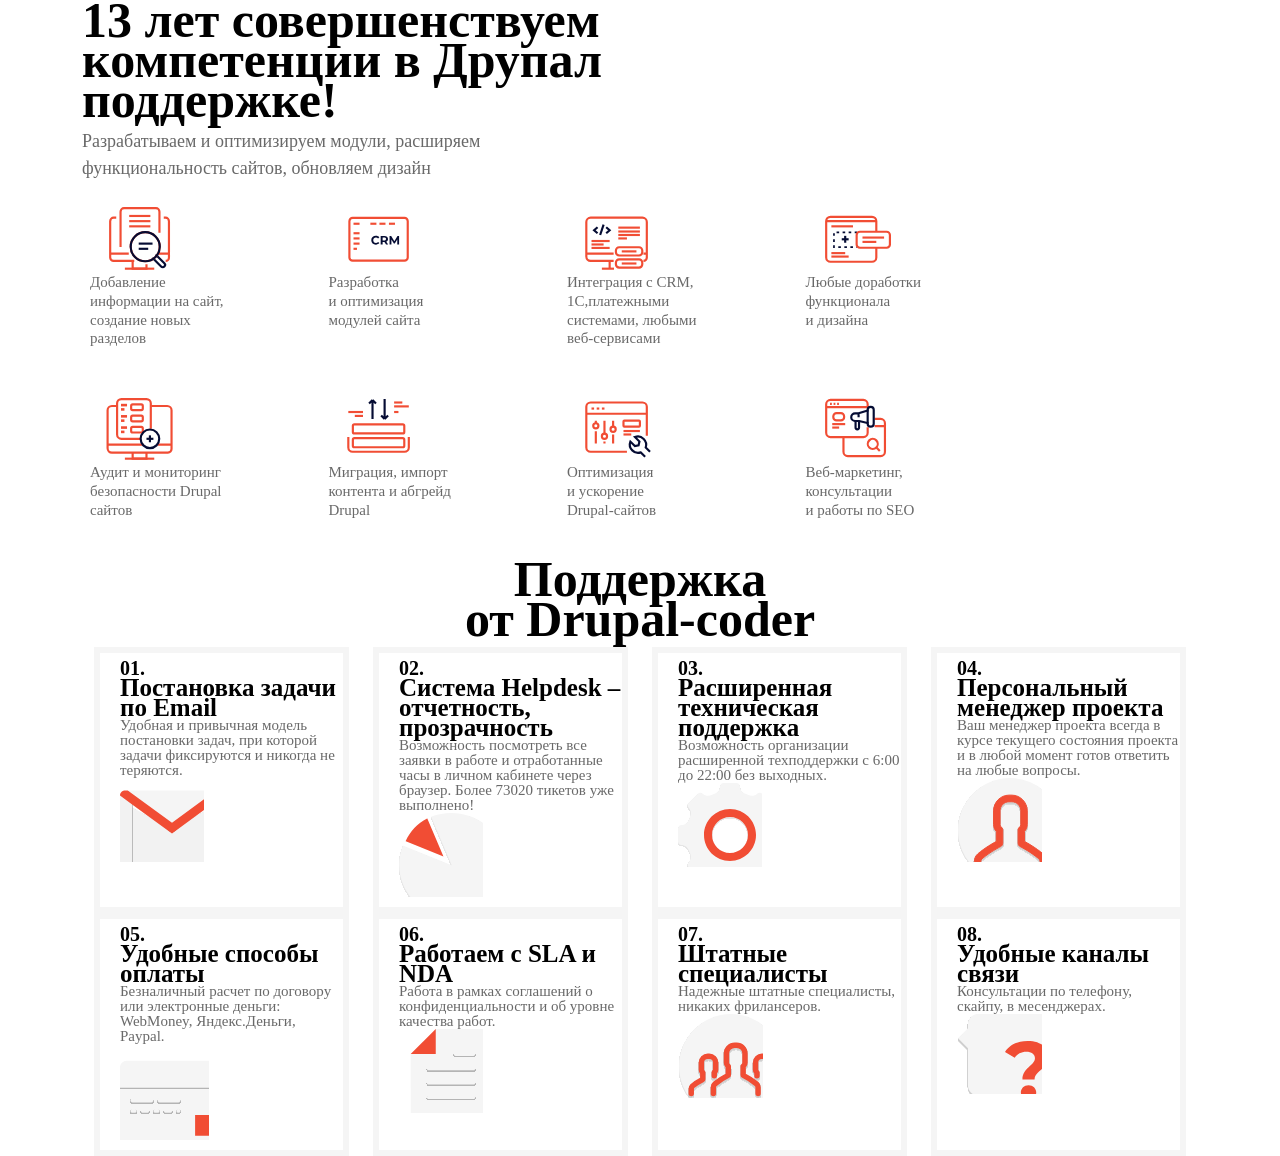
==== project/index.html @ 2812c929 "Add files via upload" ====
<!DOCTYPE html>
<html lang="ru">
<head>
  <!-- CSS only -->
    <link href="https://cdn.jsdelivr.net/npm/bootstrap@5.2.3/dist/css/bootstrap.min.css" rel="stylesheet" integrity="sha384-rbsA2VBKQhggwzxH7pPCaAqO46MgnOM80zW1RWuH61DGLwZJEdK2Kadq2F9CUG65" crossorigin="anonymous">
    <meta content="text/html;charset=utf-8" http-equiv="Content-Type">
    <meta name="viewport" content="width=device-width initial-scale=1,shrink-to-fit=no">
    <title>Main project Korableva and Rib</title>
    <link rel="stylesheet" href="style.css">
</head>
<body>
   <div class = "container">

             <div class="d-flex flex-row mx-12">
                <div id="first" class="row main_row-flex">
             <h1 class="text-left"> 13 лет совершенствуем <br> компетенции в Друпал<br> поддержке!</h1>
                <p>  Разрабатываем и оптимизируем модули, расширяем<br>функциональность сайтов, обновляем дизайн </p>
        </div>
                </div>



 <div id="second" class="col-md-10">
                  <div class="row">
                    <div class="col support-achievement-wrapper1">
                      <div class="support-achievement-title"><img src="competency-1.svg" alt="" width="100" height="70"></div>
                      <div class="support-achievement-description">
                        Добавление<br> информации на сайт,<br> создание новых<br> разделов  
                      </div>
                    </div>
                    <div class="col support-achievement-wrapper1">
                      <div class="support-achievement-title"><img src="competency-2.svg" alt="" width="100" height="70"></div>
                      <div class="support-achievement-description">
                      Разработка<br> и оптимизация<br> модулей сайта 
                      </div>
                    </div>
                    <div class="col support-achievement-wrapper1">
                      <div class="support-achievement-title"><img src="competency-3.svg" alt="" width="100" height="70"></div>
                      <div class="support-achievement-description">
                        Интеграция с CRM,<br>1C,платежными<br> системами, любыми<br> веб-сервисами
                      </div>
                    </div>
                 
                
                    <div class="col support-achievement-wrapper1">
                      <div class="support-achievement-title"><img src="competency-4.svg" alt=""  width="100" height="70"></div>
                      <div class="support-achievement-description">
                        Любые доработки<br> функционала<br> и дизайна 
                      </div>
                    </div>
</div>
<div class="row">
                    <div class="col support-achievement-wrapper1">
                      <div class="support-achievement-title"><img src="competency-5.svg" alt=""  width="100" height="70"></div>
                      <div class="support-achievement-description">
                        Аудит и мониторинг<br> безопасности Drupal<br> cайтов 
                      </div>
                    </div>
                    <div class="col support-achievement-wrapper1">
                      <div class="support-achievement-title"><img src="competency-6.svg" alt=""  width="100" height="70"></div>
                      <div class="support-achievement-description">
                        Миграция, импорт<br> контента и абгрейд <br> Drupal
                      </div>
                    </div>
                
                    <div class="col support-achievement-wrapper1">
                      <div class="support-achievement-title"><img src="competency-7.svg" alt=""  width="100" height="70"></div>
                      <div class="support-achievement-description">
                      Оптимизация<br> и ускорение<br>  Drupal-сайтов
                      </div>
                    </div>
                    <div class="col support-achievement-wrapper1">
                      <div class="support-achievement-title"><img src="competency-8.svg" alt=""  width="100" height="70"></div>
                      <div class="support-achievement-description">
                     Веб-маркетинг,<br> консультации <br>и работы по SEO
                      </div>
                    </div>
</div>
        </div>


<div class="container">
   <div class="row">  
                              <div class="d-flex flex-column-reverse flex-sm-column order-md-3">
                
                    <h1 class="text-center side-top">Поддержка<br> от Drupal-coder</h1>
   
    <div class="row row-flex advantages-row">
      <div class="col-sm-6 col-md-3 col-xs-12 advantage-col">
        <div class="advantage">
          <div class="advantage-wrapper">
            <div class="advantage-header">
              <div class="advantage-num">01.</div>
              <div class="advantage-title">Постановка задачи по Email</div>
            </div>
            <div class="advantage-body">
              Удобная и привычная модель постановки задач, при которой задачи фиксируются и никогда не теряются.
            </div>
            <div class="advantage-icon"><img alt="Почта" src="support1.svg" class="img-responsive float-rigth"></div>
          </div>                
        </div> 
      </div>
      <div class="col-sm-6 col-md-3 col-xs-12 advantage-col">
        <div class="advantage">
          <div class="advantage-wrapper">
            <div class="advantage-header">
              <div class="advantage-num">02.</div>
              <div class="advantage-title">Система Helpdesk – отчетность, прозрачность</div>
            </div>
            <div class="advantage-body">
              Возможность посмотреть все заявки в работе и отработанные часы в личном кабинете через браузер. Более 73020 тикетов уже выполнено!
            </div>
            <div class="advantage-icon"><img alt="Диаграмма" src="support2.svg" class="img-responsive"></div>
          </div>                
        </div> 
      </div>     
      <div class="col-sm-6 col-md-3 col-xs-12 advantage-col">
        <div class="advantage">
          <div class="advantage-wrapper">
            <div class="advantage-header">
              <div class="advantage-num">03.</div>
              <div class="advantage-title">Расширенная техническая поддержка</div>
            </div>
            <div class="advantage-body">
             Возможность организации расширенной техподдержки с 6:00 до 22:00 без выходных.
            </div>
            <div class="advantage-icon"><img alt="Поддержка" src="support3.svg" class="img-responsive"></div>
          </div>                
        </div> 
      </div>
      <div class="col-sm-6 col-md-3 col-xs-12 advantage-col">
        <div class="advantage">
          <div class="advantage-wrapper">
            <div class="advantage-header">
              <div class="advantage-num">04.</div>
              <div class="advantage-title">Персональный менеджер проекта</div>
            </div>
            <div class="advantage-body">
              Ваш менеджер проекта  всегда в курсе текущего состояния проекта и в любой момент готов ответить на любые вопросы.  
            </div>
            <div class="advantage-icon"><img alt="Пользователь" src="support4.svg" class="img-responsive"></div>
          </div>                
        </div> 
      </div>
      <div class="col-sm-6 col-md-3 col-xs-12 advantage-col">
        <div class="advantage">
          <div class="advantage-wrapper">
            <div class="advantage-header">
              <div class="advantage-num">05.</div>
              <div class="advantage-title">Удобные способы оплаты</div>
            </div>
            <div class="advantage-body">
              Безналичный расчет по договору или электронные деньги: WebMoney, Яндекс.Деньги, Paypal. 
            </div>
            <div class="advantage-icon"><img alt="Оплата" src="support5.svg" class="img-responsive"></div>
          </div>                
        </div> 
      </div>
      <div class="col-sm-6 col-md-3 col-xs-12 advantage-col">
        <div class="advantage">
          <div class="advantage-wrapper">
            <div class="advantage-header">
              <div class="advantage-num">06.</div>
              <div class="advantage-title">Работаем с SLA и NDA</div>
            </div>
            <div class="advantage-body">
              Работа в рамках соглашений о конфиденциальности и об уровне качества работ.
            </div>
            <div class="advantage-icon"><img alt="Документ" src="support6.svg" class="img-responsive"></div>
          </div>                
        </div> 
      </div>
      <div class="col-sm-6 col-md-3 col-xs-12 advantage-col">
        <div class="advantage">
          <div class="advantage-wrapper">
            <div class="advantage-header">
              <div class="advantage-num">07.</div>
              <div class="advantage-title">Штатные специалисты</div>
            </div>
            <div class="advantage-body">
              Надежные штатные специалисты, никаких фрилансеров.
            </div>
            <div class="advantage-icon"><img alt="Сотрудники" src="support7.svg" class="img-responsive"></div>
          </div>                
        </div> 
      </div>
      <div class="col-sm-6 col-md-3 col-xs-12 advantage-col">
        <div class="advantage">
          <div class="advantage-wrapper">
            <div class="advantage-header">
              <div class="advantage-num">08.</div>
              <div class="advantage-title">Удобные каналы связи</div>
            </div>
            <div class="advantage-body">
              Консультации по телефону, скайпу, в месенджерах. 
            </div>
            <div class="advantage-icon"><img alt="Вопросы" src="support8.svg" class="img-responsive"></div>
     </div>                
        </div> 
      </div>
    </div>
  </div>
</div>

</div>      

  </body>
</html>
---- project/style.css ----
html,
body {
    margin: 0;
    padding: 0;
    width: 100%;
    height: 100%;
}

h1 {
    font-family: "Montserrat";
    color: black;
    font-weight: bold;
    font-size: 50px;
    line-height: 40px;
}
p {
    font-family: "Montserrat";
    color: #696969;
    font-size: 18px;
}

.support-achievement-wrapper1 {

  padding-left: 20px;
  padding-top: 5px;
  padding-bottom: 10px;
  min-height: 80px;
  height: 100%;
  font-family: "Montserrat";
}
.support-achievement-wrapper1{
  margin-bottom:30px;
}
.support-achievement-description {
    font-weight: 500;
    font-size: 15px;
    line-height: 1.25;
    color: #696969;
}
.advantage-title {
    font-family: "Montserrat";
    color: black;
    font-weight: bold;
    font-size: 25px;
    line-height: 20px;
}
.advantage-body {
    font-weight: 500;
    font-size: 15px;
    line-height: 1;
    color: #696969;
}
.advantage-num {
    font-family: "Montserrat";
    color: black;
    font-weight: bold;
    font-size: 20px;
    line-height: 20px;
}
.advantage {
    padding-left: 20px;
    padding-top: 5px;
    padding-bottom: 10px;
    min-height: 80px;
    height: 100%;
    font-family: "Montserrat";
    border: 6px solid #F5F5F5;
}
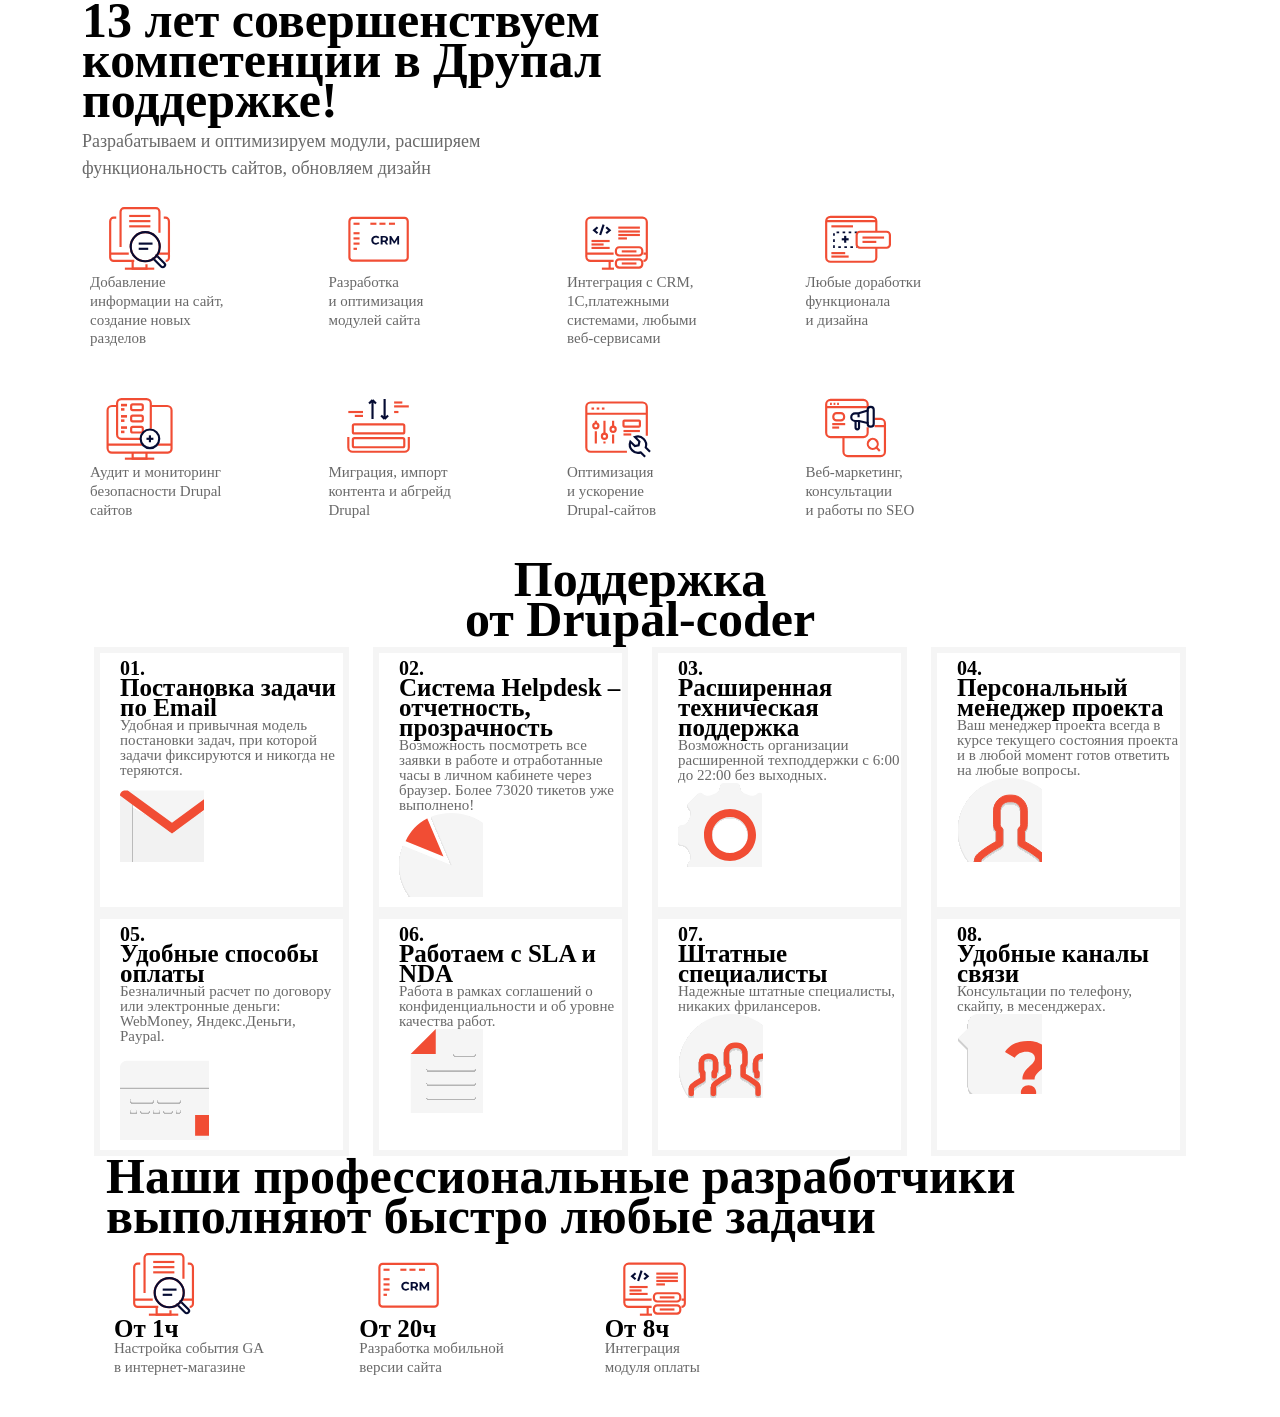
==== commit 48364476: "Update index.html" ====
--- a/project/index.html
+++ b/project/index.html
@@ -96,7 +96,7 @@
             <div class="advantage-body">
               Удобная и привычная модель постановки задач, при которой задачи фиксируются и никогда не теряются.
             </div>
-            <div class="advantage-icon"><img alt="Почта" src="support1.svg" class="img-responsive float-rigth"></div>
+            <div class="advantage-icon"><img alt="Почта" src="support1.svg" class="img-responsive "></div>
           </div>                
         </div> 
       </div>
@@ -110,7 +110,7 @@
             <div class="advantage-body">
               Возможность посмотреть все заявки в работе и отработанные часы в личном кабинете через браузер. Более 73020 тикетов уже выполнено!
             </div>
-            <div class="advantage-icon"><img alt="Диаграмма" src="support2.svg" class="img-responsive"></div>
+            <div class="advantage-icon "><img alt="Диаграмма" src="support2.svg" class="img-responsive "></div>
           </div>                
         </div> 
       </div>     
@@ -200,9 +200,51 @@
       </div>
     </div>
   </div>
-</div>
-
-</div>      
+
+  </div>
+        
+     
+
+<div class="row">
+</div>
+   <div class = "container">
+
+             <div class="d-flex flex-row mx-12">
+                <div id="first" class="row main_row-flex">
+             <h1 class="text-left"> Наши профессиональные разработчики выполняют быстро любые задачи</h1>
+               
+        </div>
+                </div>
+
+
+
+ <div id="second" class="col-md-8">
+                  <div class="row">
+                    <div class="col support-achievement-wrapper1">
+                      <div class="support-achievement-title"><img src="competency-1.svg" alt="" width="100" height="70"></div>
+                     <div class="advantage-title">От 1ч</div> <div class="support-achievement-description">
+                Настройка события GA <br> в интернет-магазине
+                      </div>
+                    </div>
+                    <div class="col support-achievement-wrapper1">
+                      <div class="support-achievement-title"><img src="competency-2.svg" alt="" width="100" height="70"></div>
+                      <div class="advantage-title">От 20ч</div><div class="support-achievement-description">
+                             Разработка мобильной <br> версии сайта
+                      </div>
+                    </div>
+                    <div class="col support-achievement-wrapper1">
+                      <div class="support-achievement-title"><img src="competency-3.svg" alt="" width="100" height="70"></div>
+                      <div class="advantage-title">От 8ч</div><div class="support-achievement-description">
+                        Интеграция <br> модуля оплаты
+                      </div>
+                    </div>
+                 
+                
+                
+</div>
+
+        </div>
 
   </body>
 </html>
+
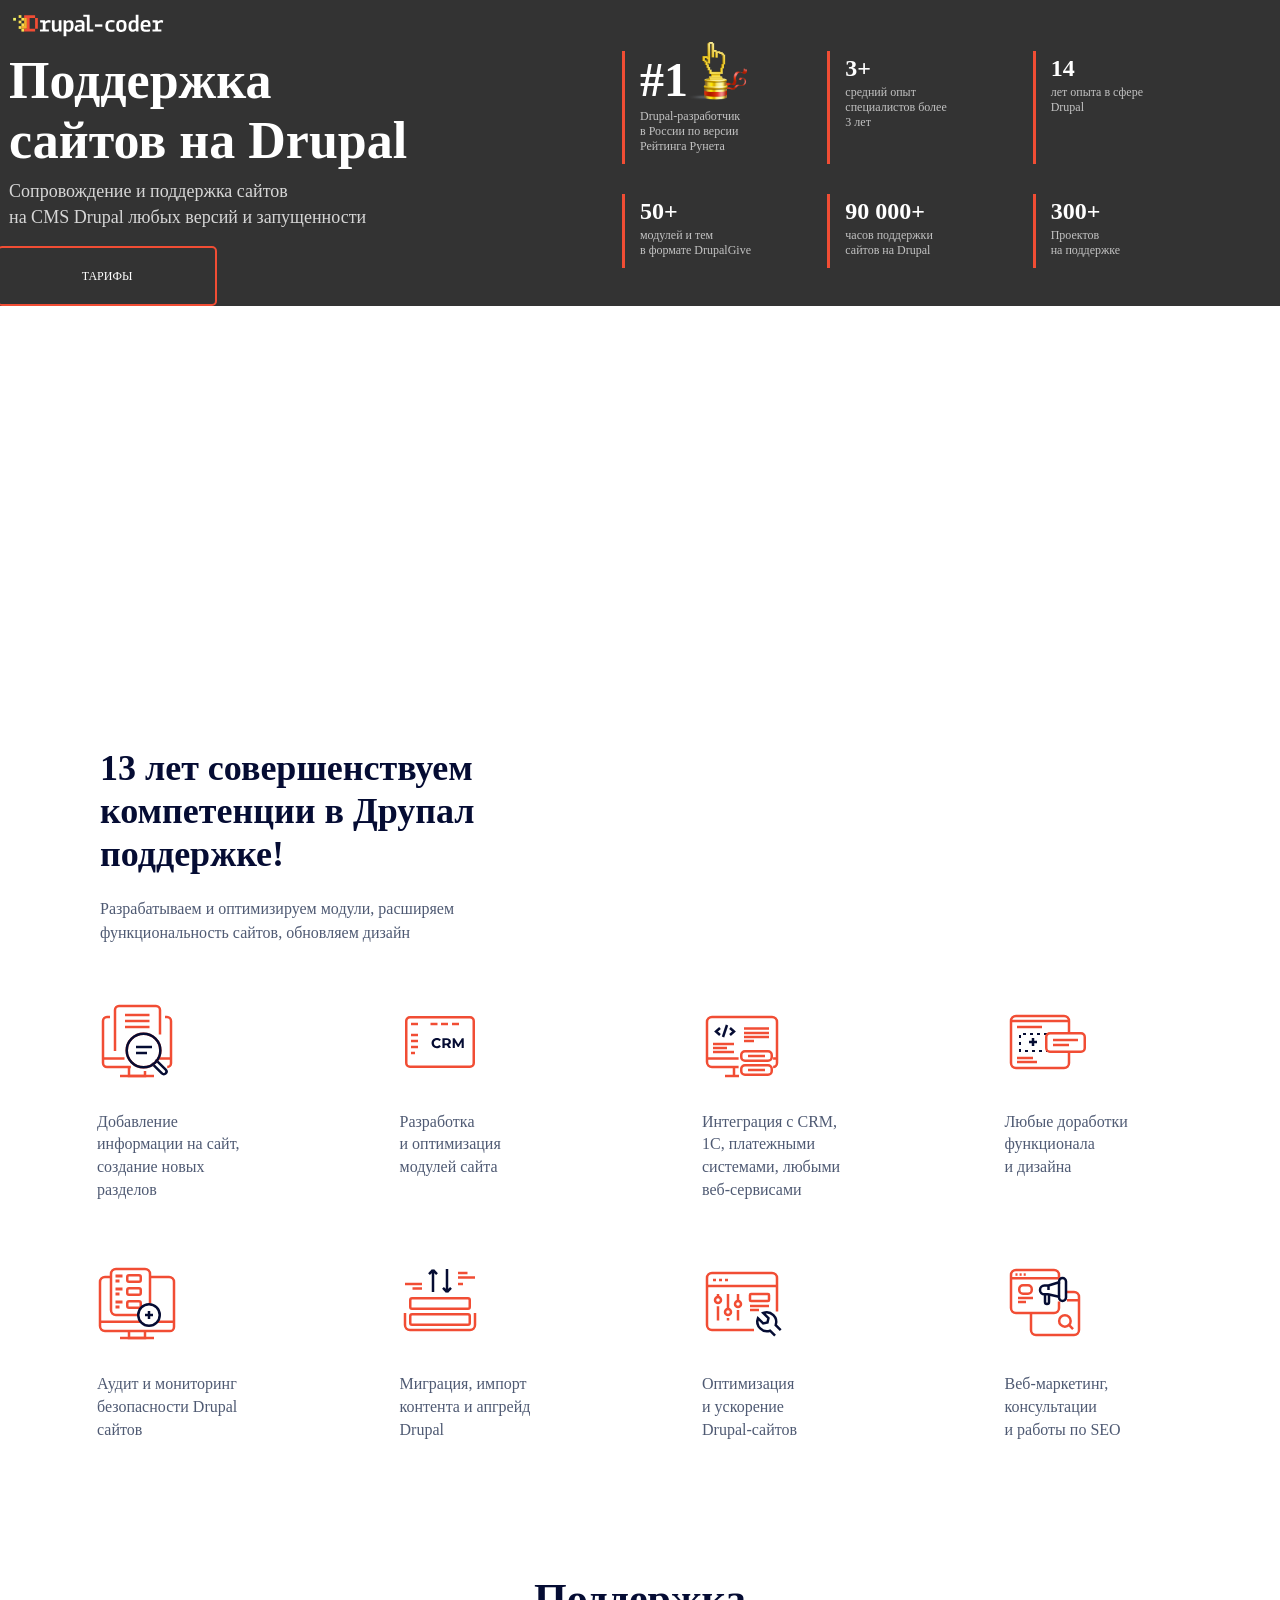
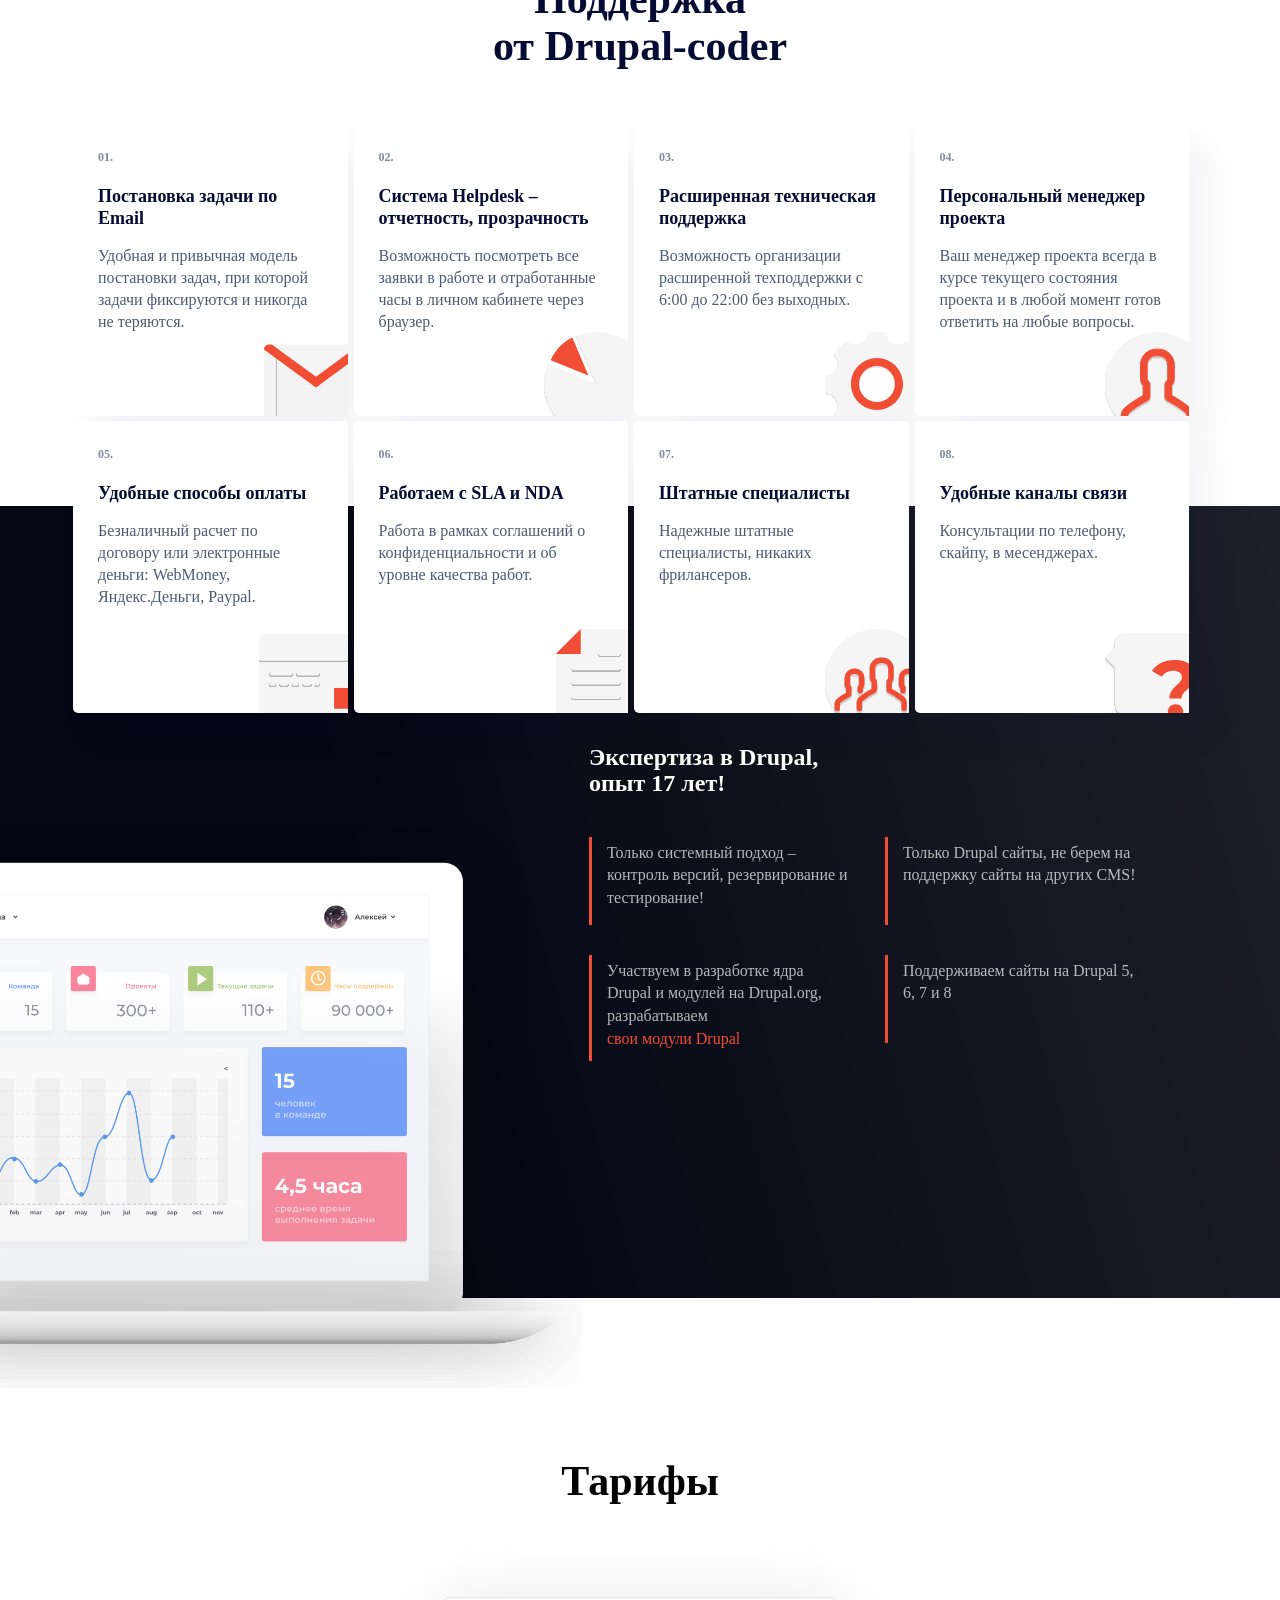
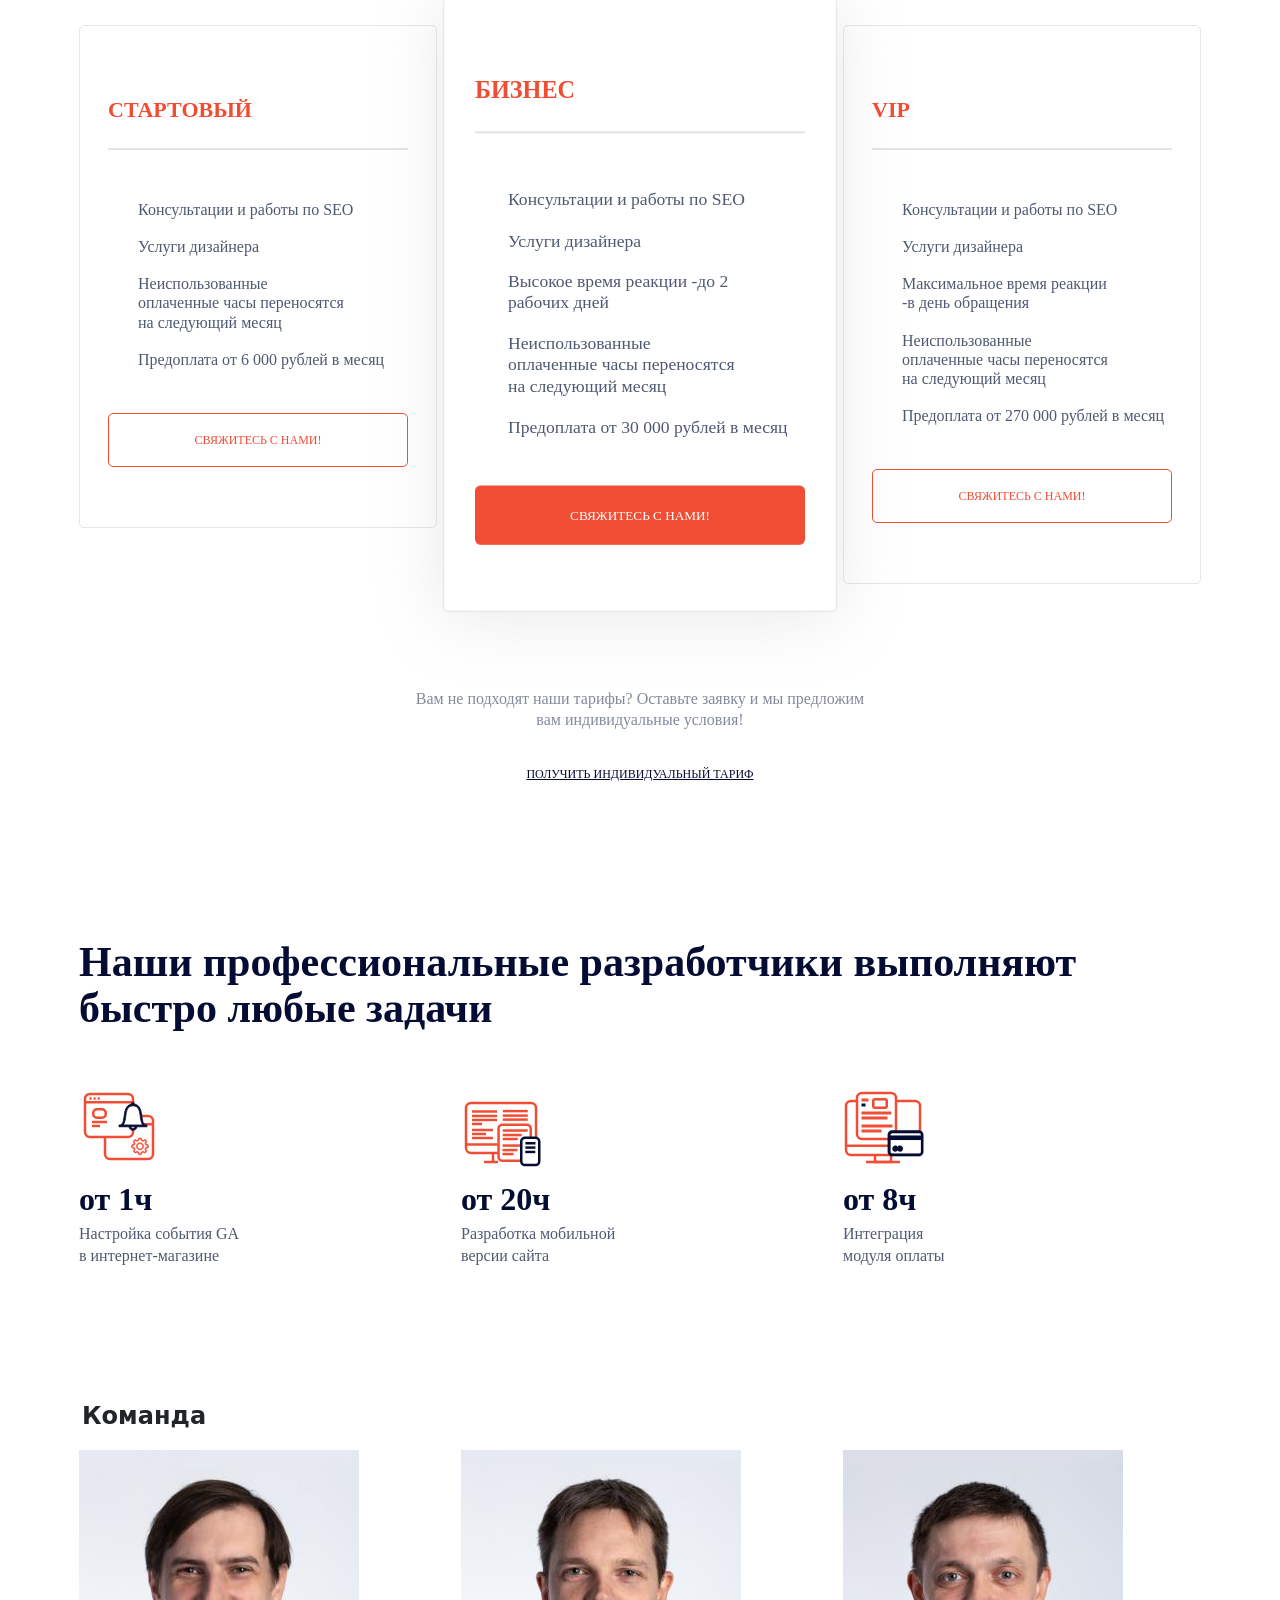
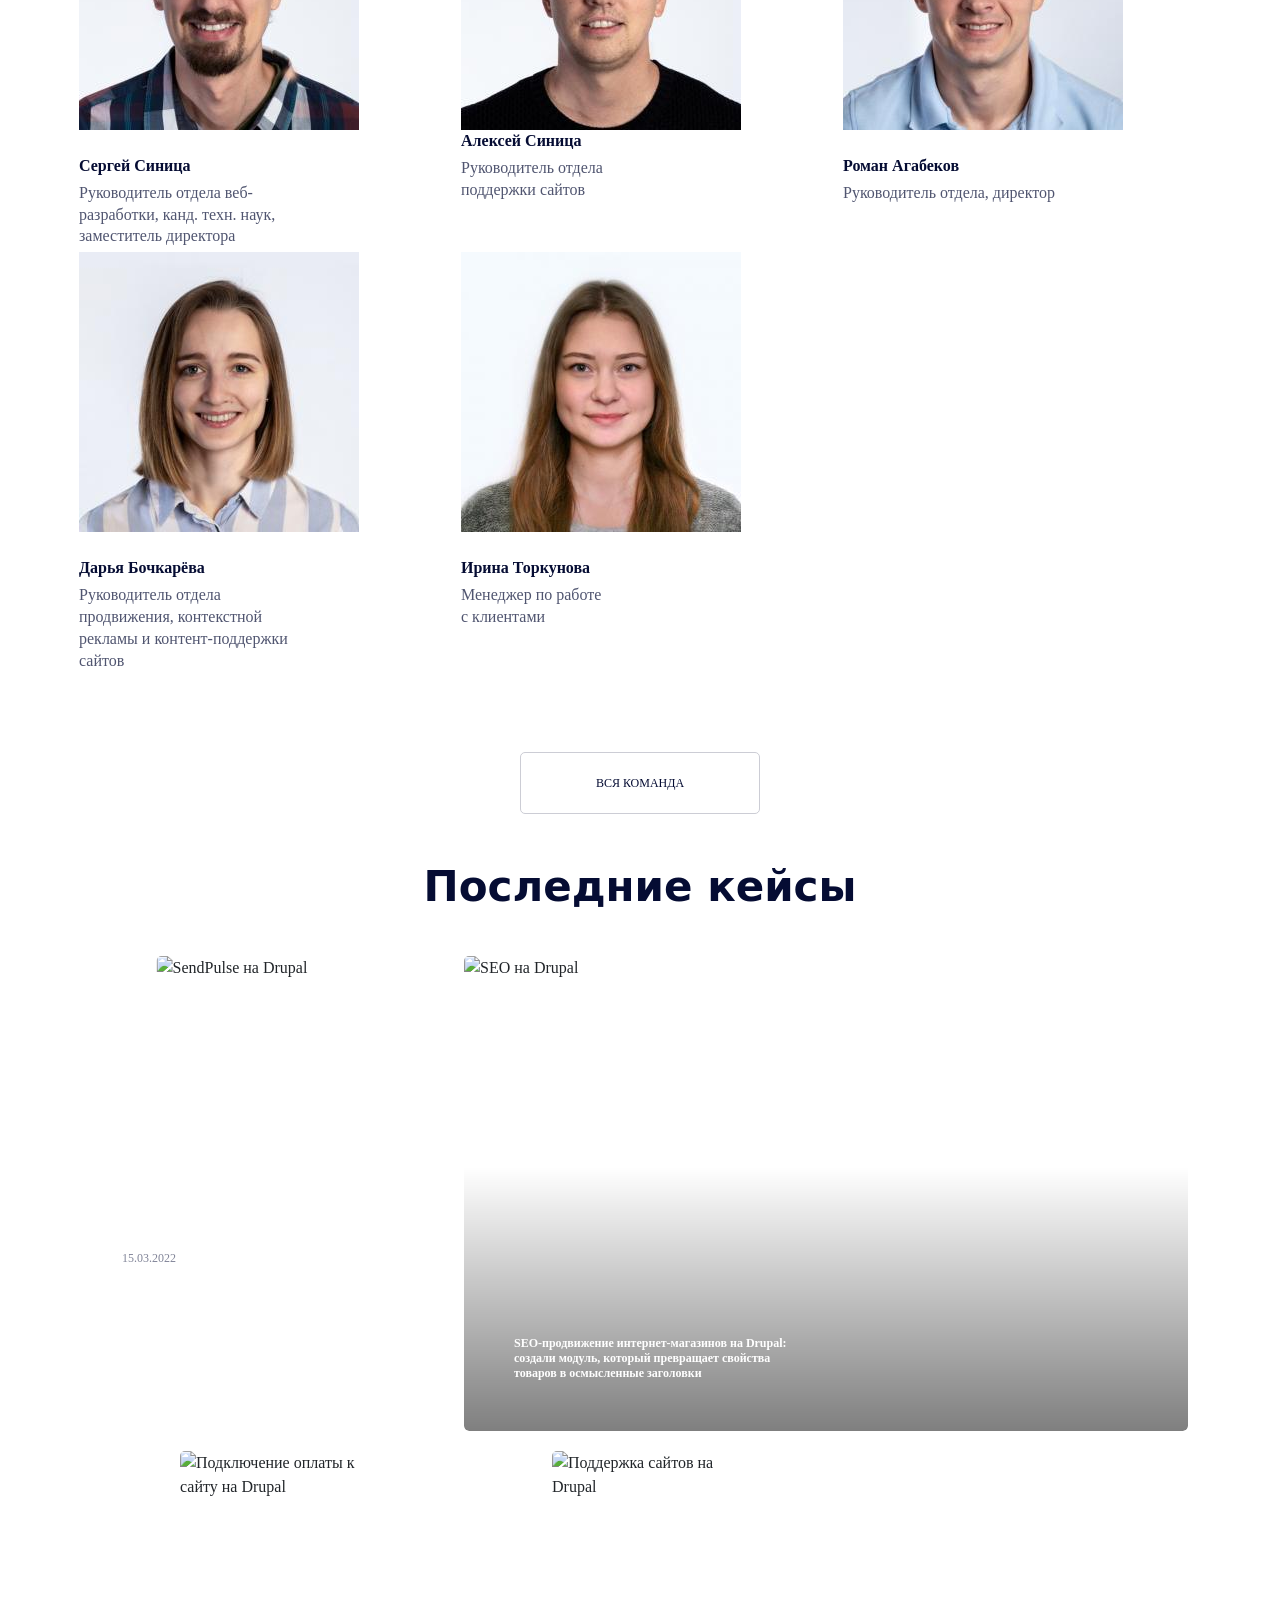
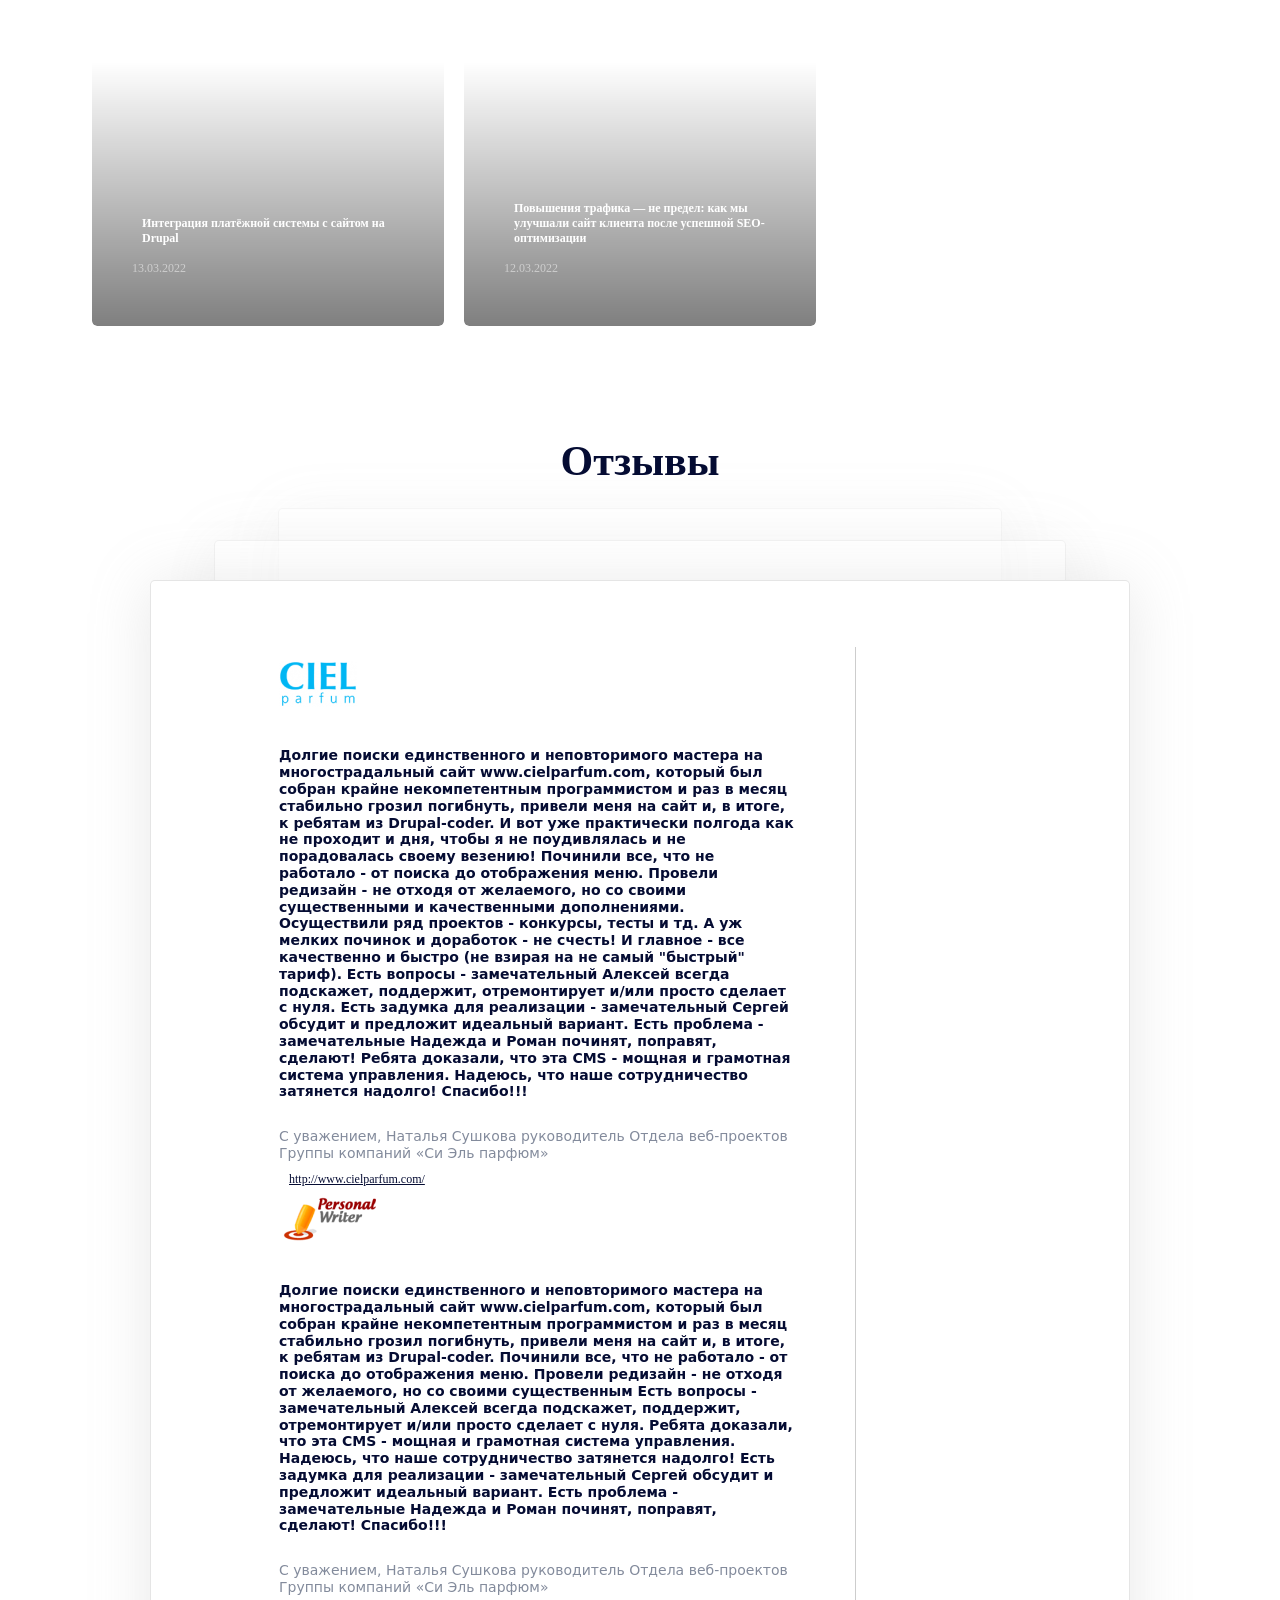
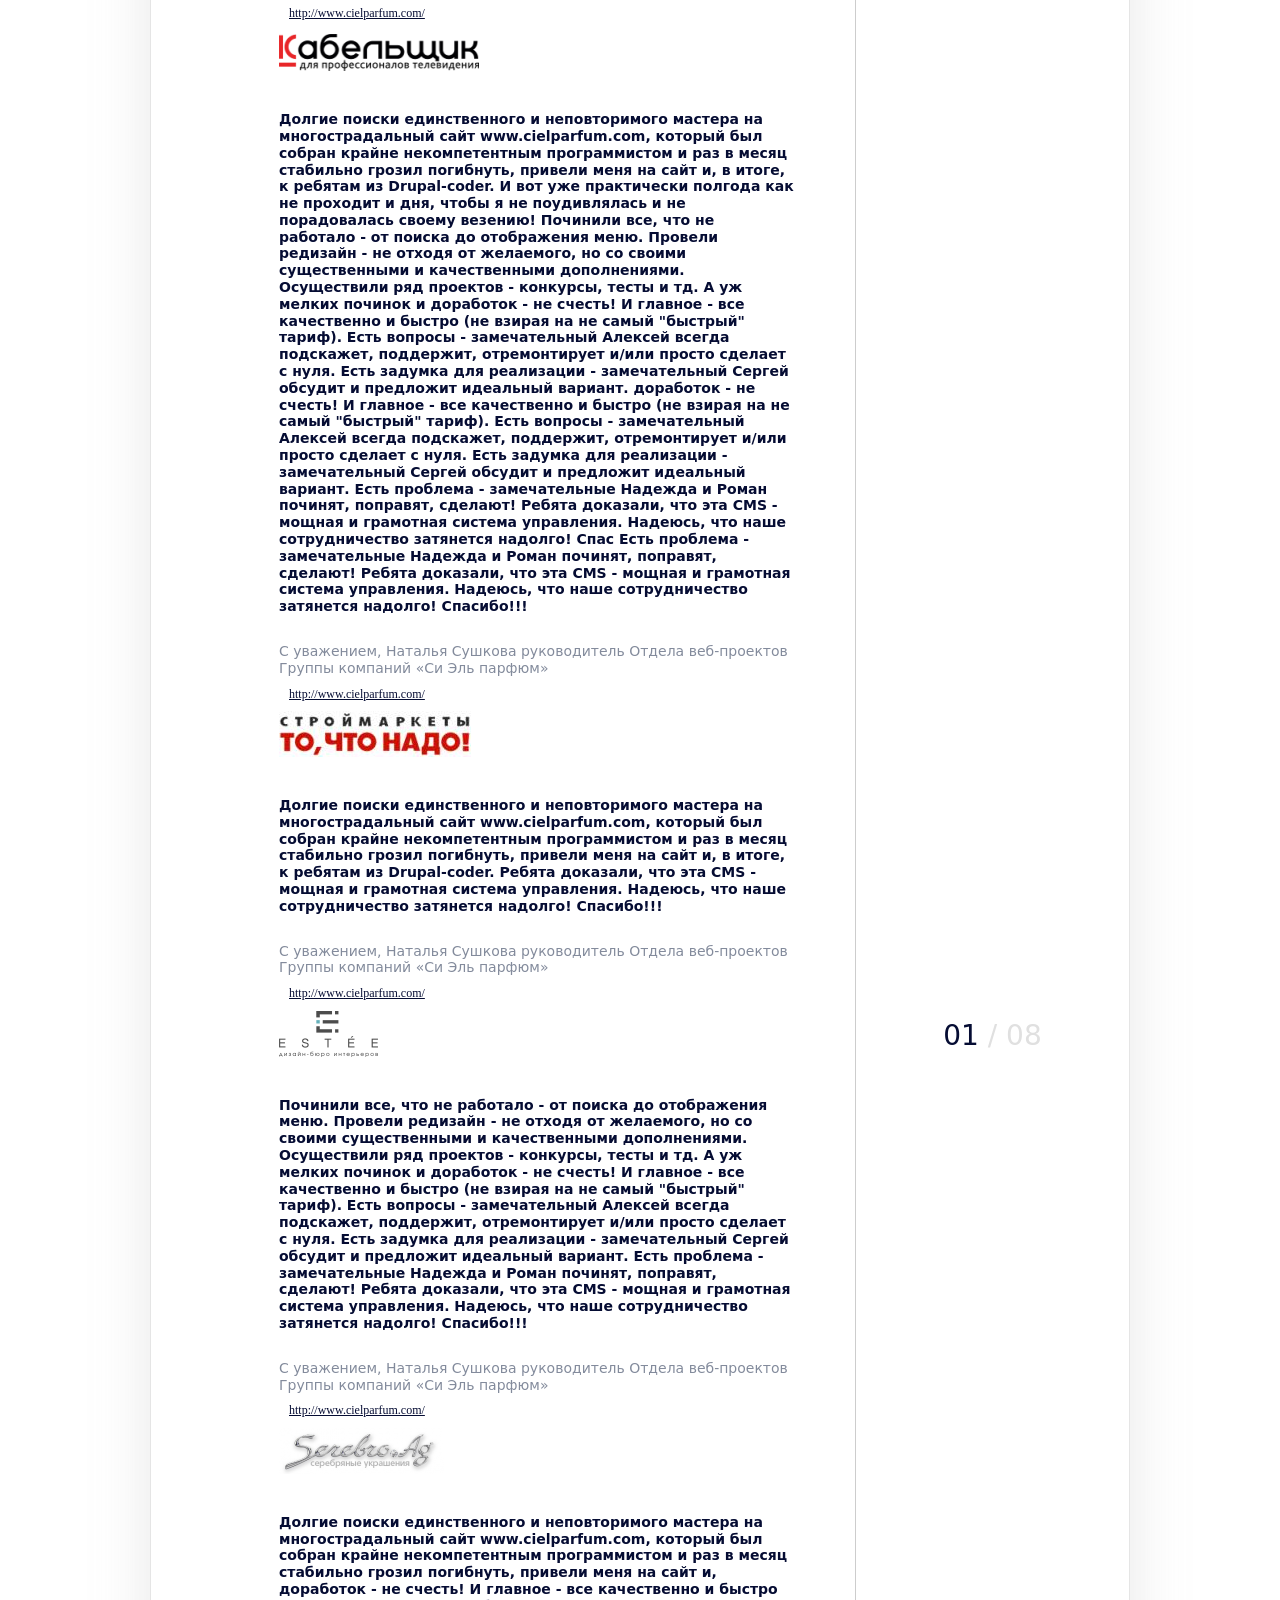
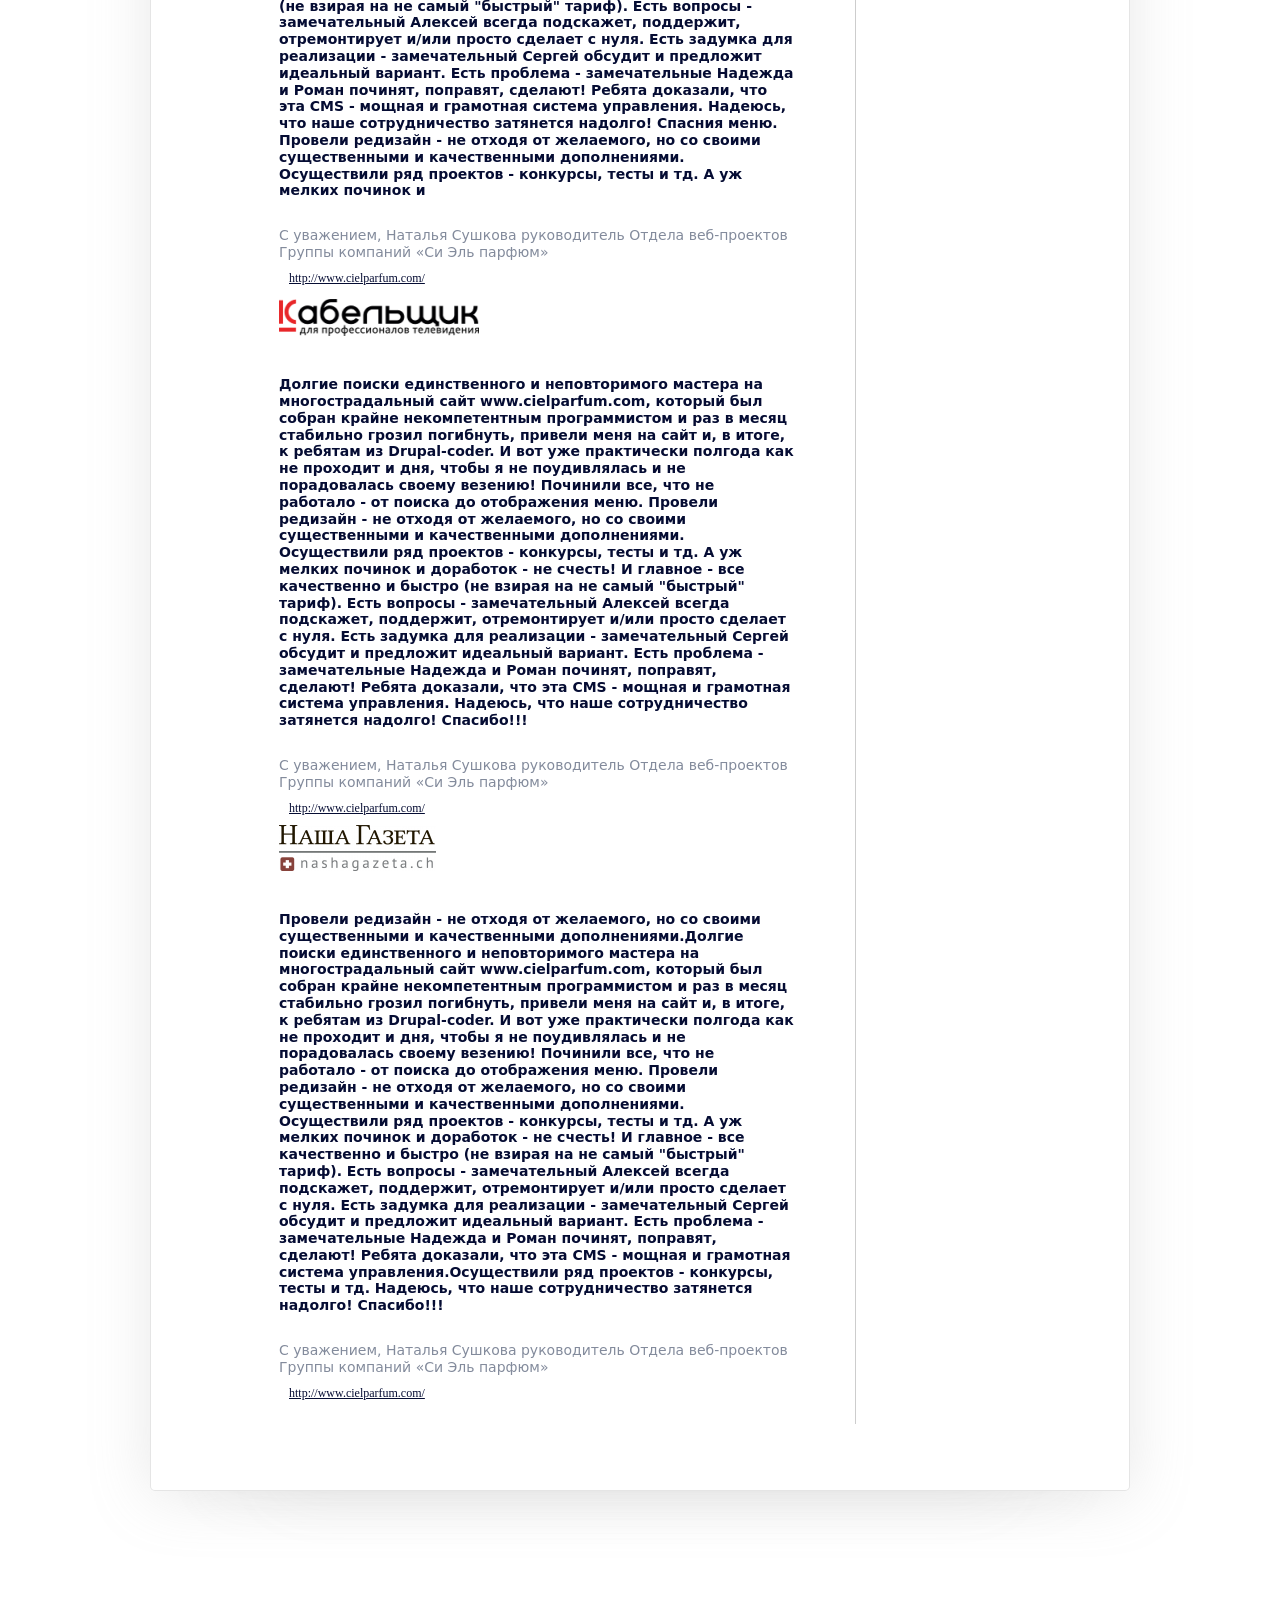
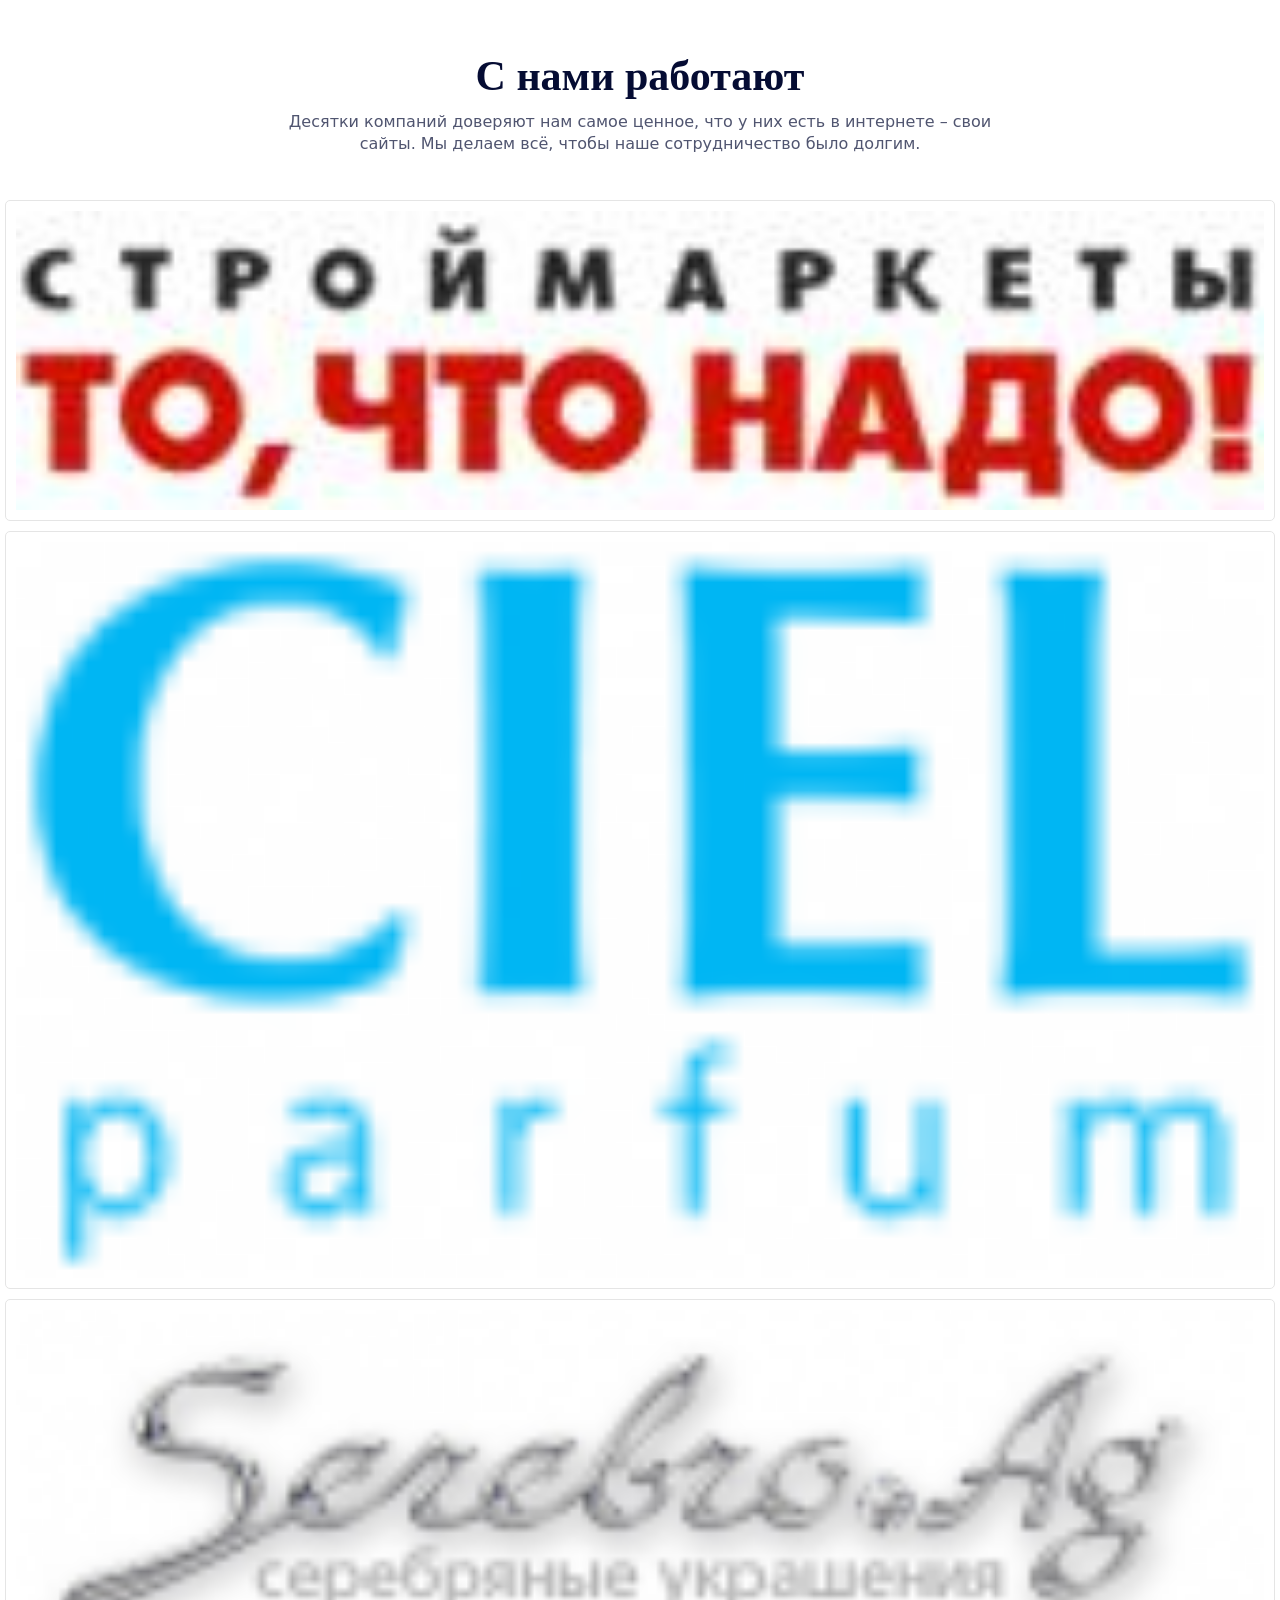
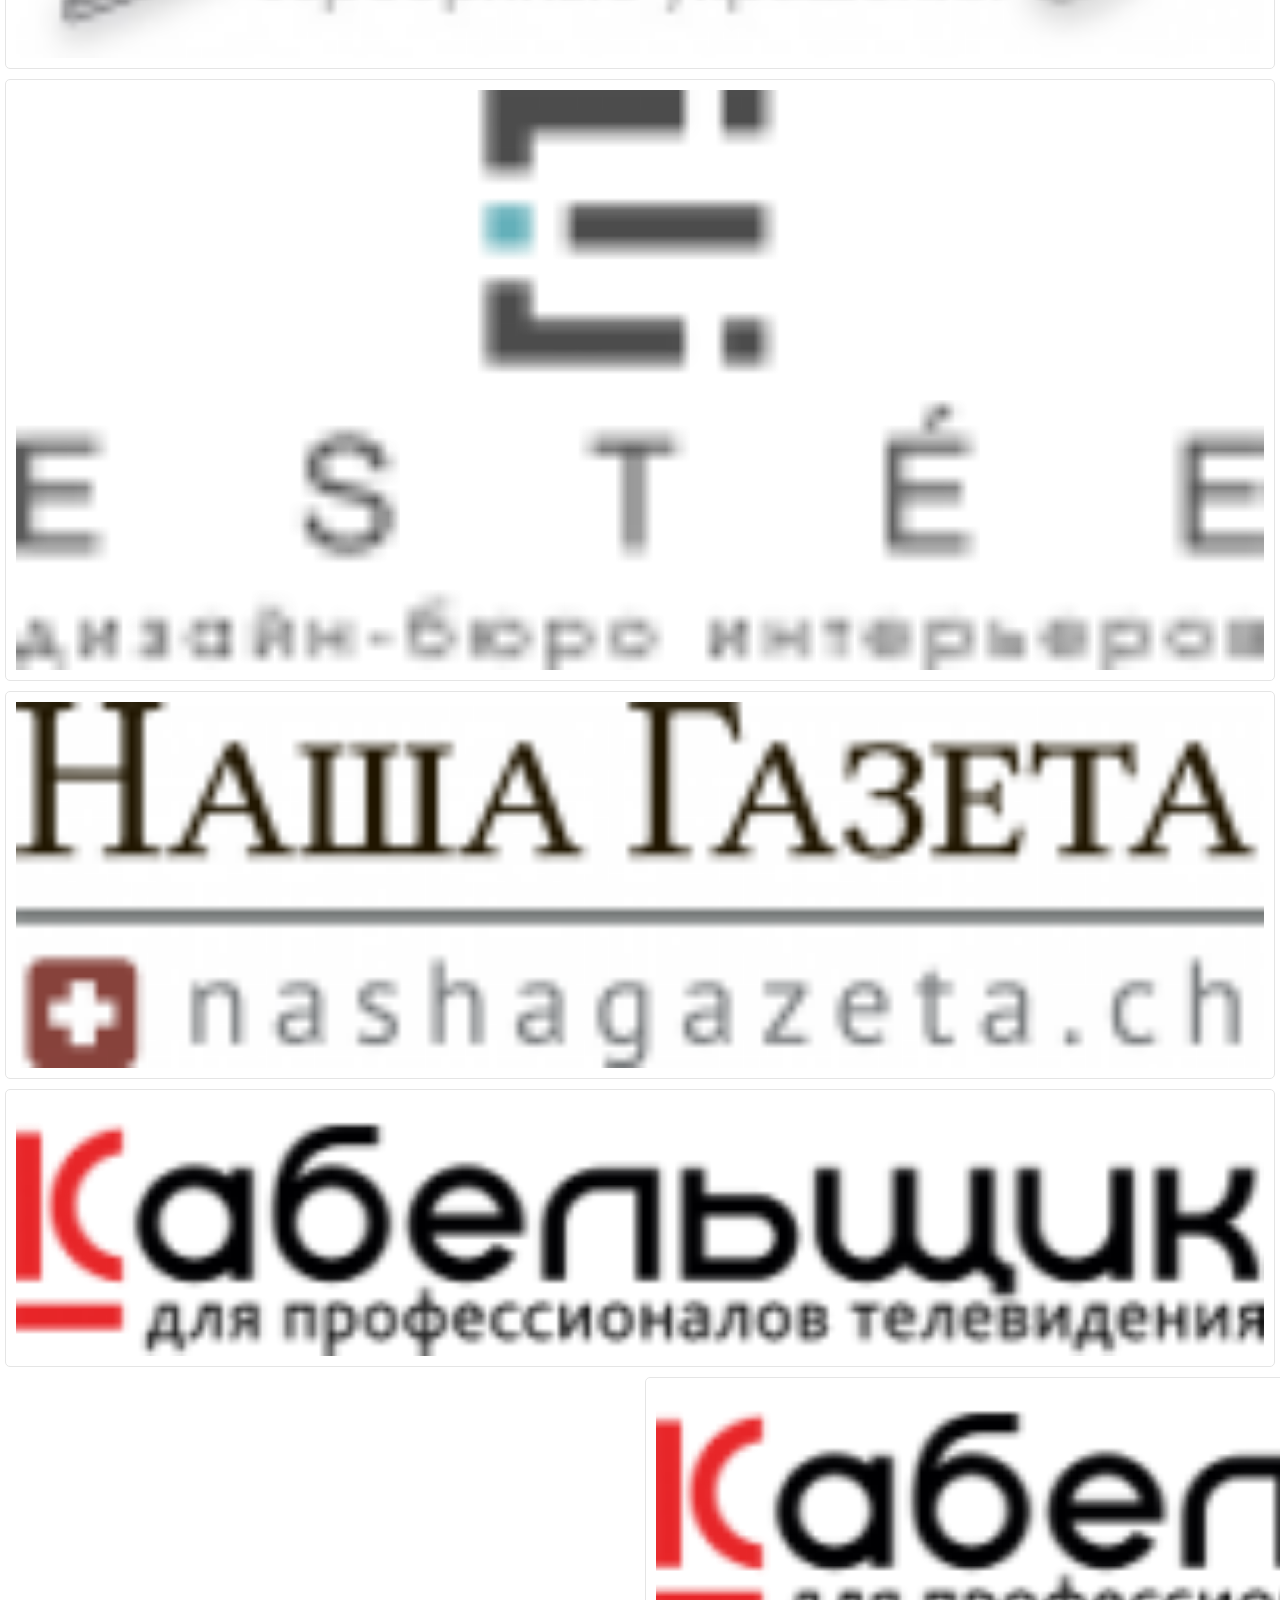
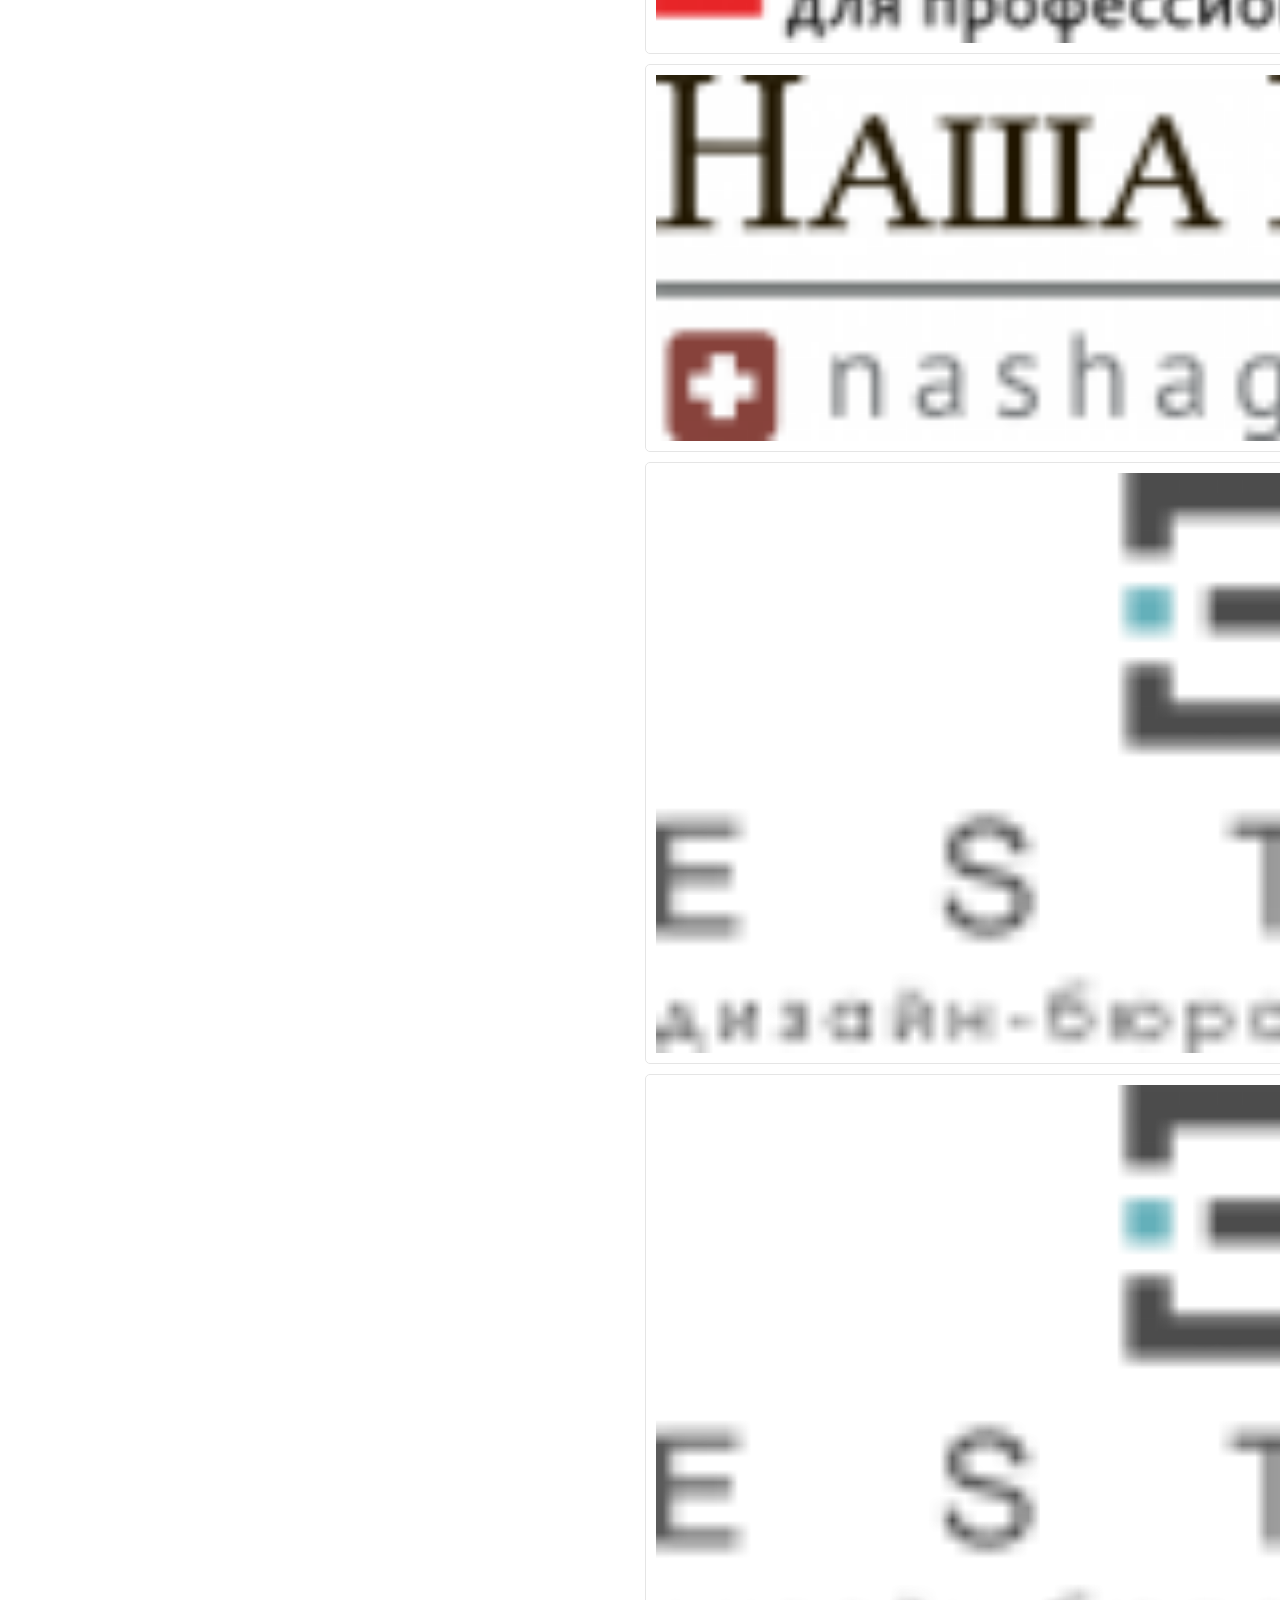
==== commit 57f993c6: "Add files via upload" ====
--- a/project/index.html
+++ b/project/index.html
@@ -5,246 +5,1179 @@
     <link href="https://cdn.jsdelivr.net/npm/bootstrap@5.2.3/dist/css/bootstrap.min.css" rel="stylesheet" integrity="sha384-rbsA2VBKQhggwzxH7pPCaAqO46MgnOM80zW1RWuH61DGLwZJEdK2Kadq2F9CUG65" crossorigin="anonymous">
     <meta content="text/html;charset=utf-8" http-equiv="Content-Type">
     <meta name="viewport" content="width=device-width initial-scale=1,shrink-to-fit=no">
-    <title>Main project Korableva and Rib</title>
+    <title> project Korableva and Rib</title>
     <link rel="stylesheet" href="style.css">
+    <script defer src="main.js"></script>
+    <script defer src="react_form.js"></script>
+    <script src="./my.js"></script>
 </head>
 <body>
-   <div class = "container">
+  <div class="container-fluid container1">
+    <div class="d-flex flex-column">
+      <header>
+          <div class="common">
+              <div class="overlay col-sm-12 col-md-8 mx-auto">
+                <img id="imgHeader" src="drupal-coder.svg" alt="" width="156" height="31">
+                <nav>
+                  <ul class="main">
+                    <li>
+                      <a href="">ПОДДЕРЖКА  DRUPAL</a>
+                    </li>
+                    <li class="dropdown">
+                      <a href="">АДМИНИСТРИРОВАНИЕ
+                        <b class="arrow"></b>
+                      </a>
+                      <div>
+                        <ul class="sub">
+                          <li>
+                            <a href="">МИГРАЦИЯ</a>
+                          </li>
+                          <li>
+                            <a href="">БЭКАПЫ</a>
+                          </li>
+                          <li>
+                            <a href="">АУДИТ БЕЗОПАСНОСТИ</a>
+                          </li>
+                          <li>
+                            <a href="">ОПТИМИЗАЦИЯ СКОРОСТИ</a>
+                          </li>
+                          <li>
+                            <a href="">ПЕРЕЕЗД НА HTTPS</a>
+                          </li>
+                        </ul>
+                      </div>
+                    </li>
+                    <li>
+                      <a href="">ПРОДВИЖЕНИЕ</a>
+                    </li>
+                    <li>
+                      <a href="">РЕКЛАМА</a>
+                    </li>
+                    <li class="dropdown">
+                      <a href="">О НАС
+                        <b class="arrow"></b>
+                      </a>
+                      <div>
+                        <ul class="sub">
+                          <li>
+                            <a href="">КОМАНДА</a>
+                          </li>
+                          <li>
+                            <a href="">DRUPALGIVE</a>
+                          </li>
+                          <li>
+                            <a href="">КУРСЫ DRUPAL</a>
+                          </li>
+                          <li>
+                            <a href="">ВАКАНСИИ</a>
+                          </li>
+                        </ul>
+                      </div>
+                    </li>
+                    <li>
+                      <a href="">ПРОЕКТЫ</a>
+                    </li>
+                    <li>
+                      <a href="">КОНТАКТЫ</a> 
+                    </li>
+                  </ul>
+                </nav> 
+                <br>
+          
+                <div class="container-fluid">
+                  <div class="row">
+                    <div id="first" class="row main_row-flex col-sm-12">
+                      <h1>Поддержка <br> сайтов на Drupal</h1>
+                      <p>Сопровождение и поддержка сайтов <br> на CMS Drupal любых версий и запущенности</p>
+                      <a href="" class="block-main-btn flowing-scroll">Тарифы</a>
+                    </div>
+                    <div id="second" class="col-md-6 col-sm-12">
+                      <div class="container-fluid">
+                        <div class="row"> 
+                          <div class="support-achievement-wrapper1 col-md-4 col-sm-6 col-xs-6 support-achievement ">
+                            <div class="support-achievement-title2">#1<img src="cup.png" alt="" width="59" height="58"></div>
+                            <div class="support-achievement-description">
+                              Drupal-разработчик<br> в России по версии <br> Рейтинга Рунета
+                            </div>
+                          </div>
+                          <div class="support-achievement-wrapper1 col-md-4 col-sm-6 col-xs-6 support-achievement ">
+                            <div class="support-achievement-title">3+</div>
+                            <div class="support-achievement-description">
+                            средний опыт <br> специалистов более <br> 3 лет
+                            </div>
+                          </div>
+                          <div class="support-achievement-wrapper1 col-md-4 col-sm-6 col-xs-6 support-achievement ">
+                            <div class="support-achievement-title">14</div>
+                            <div class="support-achievement-description">
+                              лет опыта в сфере <br> Drupal
+                            </div>
+                          </div>
+                          <div class="support-achievement-wrapper col-md-4 col-sm-6 col-xs-6 support-achievement ">
+                            <div class="support-achievement-title">50+</div>
+                            <div class="support-achievement-description">
+                              модулей и тем <br> в формате DrupalGive
+                            </div>
+                          </div>
+                          <div class="support-achievement-wrapper col-md-4 col-sm-6 col-xs-6 support-achievement ">
+                            <div class="support-achievement-title">90 000+</div>
+                            <div class="support-achievement-description">
+                              часов поддержки <br> сайтов на Drupal
+                            </div>
+                          </div>
+                          <div class="support-achievement-wrapper col-md-4 col-sm-6 col-xs-6 support-achievement ">
+                            <div class="support-achievement-title">300+</div>
+                            <div class="support-achievement-description">
+                              Проектов <br> на поддержке
+                            </div>
+                          </div>
+                        </div>
+                        </div>
+                      </div>
 
-             <div class="d-flex flex-row mx-12">
-                <div id="first" class="row main_row-flex">
-             <h1 class="text-left"> 13 лет совершенствуем <br> компетенции в Друпал<br> поддержке!</h1>
-                <p>  Разрабатываем и оптимизируем модули, расширяем<br>функциональность сайтов, обновляем дизайн </p>
-        </div>
-                </div>
+                  </div>
+                </div>
+              </div>
+              <div class="video-wrapp col-sm-12 col-md-12 mx-auto">
+              <video class="fillWidth video"  preload="auto" playsinline autoplay="autoplay" muted loop>
+              <source src="video.mp4" type="video/mp4">
+              <source src="video.mp4" type="video/webm">
+              </video>
+            </div>
+            </div>
+            
+          </div>
+      </header>
+      <div class="second-block">
+        <div class="container-fluid">
+          <div class="d-flex flex-column">
+            <div class="second-block-title">
+                <h2>13 лет совершенствуем <br> компетенции в Друпал <br> поддержке!</h2>
+                <p>Разрабатываем и оптимизируем модули, расширяем <br> функциональность сайтов, обновляем дизайн</p>
+            </div>
+            <div class="row row-flex competencies-row">
+              <div class="col-sm-3 col-xs-6">
+                <div class="competency">
+                  <div class="competency-wrapper">
+                    <div class="competency-header">
+                      <div class="competency-icon"><img src="competency-1.svg" width="81" height="81" class="img-responsive"></div>
+                    </div>
+                    <div class="competency-body">
+                      Добавление <br> информации на сайт,<br> создание новых <br> разделов
+                    </div>
+                  </div>                
+                </div> 
+              </div>
+              <div class="col-sm-3 col-xs-6">
+                <div class="competency">
+                  <div class="competency-wrapper">
+                    <div class="competency-header">
+                      <div class="competency-icon"><img src="competency-2.svg" width="81" height="81" class="img-responsive"></div>
+                    </div>
+                    <div class="competency-body">
+                      Разработка <br> и оптимизация <br> модулей сайта
+                    </div>
+                  </div>                
+                </div> 
+              </div>
+              <div class="col-sm-3 col-xs-6">
+                <div class="competency">
+                  <div class="competency-wrapper">
+                    <div class="competency-header">
+                      <div class="competency-icon"><img src="competency-3.svg" width="81" height="81" class="img-responsive"></div>
+                    </div>
+                    <div class="competency-body">
+                      Интеграция с CRM, <br> 1C, платежными <br> системами, любыми <br> веб-сервисами
+                    </div>
+                  </div>                
+                </div> 
+              </div>
+              <div class="col-sm-3 col-xs-6">
+                <div class="competency">
+                  <div class="competency-wrapper">
+                    <div class="competency-header">
+                      <div class="competency-icon"><img src="competency-4.svg" width="81" height="81" class="img-responsive"></div>
+                    </div>
+                    <div class="competency-body">
+                      Любые доработки <br> функционала <br> и дизайна
+                    </div>
+                  </div>                
+                </div> 
+              </div>
+              <div class="col-sm-3 col-xs-6">
+                <div class="competency">
+                  <div class="competency-wrapper">
+                    <div class="competency-header">
+                      <div class="competency-icon"><img src="competency-5.svg" width="81" height="81" class="img-responsive"></div>
+                    </div>
+                    <div class="competency-body">
+                      Аудит и мониторинг <br> безопасности Drupal <br> сайтов
+                    </div>
+                  </div>                
+                </div> 
+              </div>
+              <div class="col-sm-3 col-xs-6">
+                <div class="competency">
+                  <div class="competency-wrapper">
+                    <div class="competency-header">
+                      <div class="competency-icon"><img src="competency-6.svg" width="81" height="81" class="img-responsive"></div>
+                    </div>
+                    <div class="competency-body">
+                      Миграция, импорт <br> контента и апгрейд <br> Drupal
+                    </div>
+                  </div>                
+                </div> 
+              </div>
+              <div class="col-sm-3 col-xs-6">
+                <div class="competency">
+                  <div class="competency-wrapper">
+                    <div class="competency-header">
+                      <div class="competency-icon"><img src="competency-7.svg" width="81" height="81" class="img-responsive"></div>
+                    </div>
+                    <div class="competency-body">
+                      Оптимизация <br> и ускорение <br> Drupal-сайтов
+                    </div>
+                  </div>                
+                </div> 
+              </div>
+              <div class="col-sm-3 col-xs-6">
+                <div class="competency">
+                  <div class="competency-wrapper">
+                    <div class="competency-header">
+                      <div class="competency-icon"><img src="competency-8.svg" width="81" height="81" class="img-responsive"></div>
+                    </div>
+                    <div class="competency-body">
+                      Веб-маркетинг, <br> консультации <br> и работы по SEO
+                    </div>
+                  </div>                
+                </div> 
+              </div>
+            </div>
+          </div>
+        </div>
+        <div class="advantages with-expertise">
+          <div class="container">
+            <div class="row">
+              <div class="col-md-12">
+                <h2 class="block-title">Поддержка <br> от Drupal-coder</h2>
+              </div>
+            </div>   
+            <div class="row row-flex advantages-row">
+              <div class="col-sm-6 col-md-3 col-xs-12 advantage-col">
+                <div class="advantage">
+                  <div class="advantage-wrapper">
+                    <div class="advantage-header">
+                      <div class="advantage-num">01.</div>
+                      <div class="advantage-title">Постановка задачи по Email</div>
+                    </div>
+                    <div class="advantage-body">
+                      Удобная и привычная модель постановки задач, при которой задачи фиксируются и никогда не теряются.
+                    </div>
+                    <div class="advantage-icon"><img src="support1.svg" class="img-responsive" loading="lazy"></div>
+                  </div>                
+                </div> 
+              </div>
+              <div class="col-sm-6 col-md-3 col-xs-12 advantage-col">
+                <div class="advantage">
+                  <div class="advantage-wrapper">
+                    <div class="advantage-header">
+                      <div class="advantage-num">02.</div>
+                      <div class="advantage-title">Система Helpdesk – отчетность, прозрачность</div>
+                    </div>
+                    <div class="advantage-body">
+                      Возможность посмотреть все заявки в работе и отработанные часы в личном кабинете через браузер.
+                    </div>
+                    <div class="advantage-icon"><img src="support2.svg" class="img-responsive" loading="lazy"></div>
+                  </div>                
+                </div> 
+              </div>     
+              <div class="col-sm-6 col-md-3 col-xs-12 advantage-col">
+                <div class="advantage">
+                  <div class="advantage-wrapper">
+                    <div class="advantage-header">
+                      <div class="advantage-num">03.</div>
+                      <div class="advantage-title">Расширенная техническая поддержка</div>
+                    </div>
+                    <div class="advantage-body">
+                     Возможность организации расширенной техподдержки с 6:00 до 22:00 без выходных.
+                    </div>
+                    <div class="advantage-icon"><img src="support3.svg" class="img-responsive" loading="lazy"></div>
+                  </div>                
+                </div> 
+              </div>
+              <div class="col-sm-6 col-md-3 col-xs-12 advantage-col">
+                <div class="advantage">
+                  <div class="advantage-wrapper">
+                    <div class="advantage-header">
+                      <div class="advantage-num">04.</div>
+                      <div class="advantage-title">Персональный менеджер проекта</div>
+                    </div>
+                    <div class="advantage-body">
+                      Ваш менеджер проекта  всегда в курсе текущего состояния проекта и в любой момент готов ответить на любые вопросы.  
+                    </div>
+                    <div class="advantage-icon"><img src="support4.svg" class="img-responsive" loading="lazy"></div>
+                  </div>                
+                </div> 
+              </div>
+              <div class="col-sm-6 col-md-3 col-xs-12 advantage-col">
+                <div class="advantage">
+                  <div class="advantage-wrapper">
+                    <div class="advantage-header">
+                      <div class="advantage-num">05.</div>
+                      <div class="advantage-title">Удобные способы оплаты</div>
+                    </div>
+                    <div class="advantage-body">
+                      Безналичный расчет по договору или электронные деньги: WebMoney, Яндекс.Деньги, Paypal. 
+                    </div>
+                    <div class="advantage-icon"><img src="support5.svg" class="img-responsive" loading="lazy"></div>
+                  </div>                
+                </div> 
+              </div>
+              <div class="col-sm-6 col-md-3 col-xs-12 advantage-col">
+                <div class="advantage">
+                  <div class="advantage-wrapper">
+                    <div class="advantage-header">
+                      <div class="advantage-num">06.</div>
+                      <div class="advantage-title">Работаем с SLA и NDA</div>
+                    </div>
+                    <div class="advantage-body">
+                      Работа в рамках соглашений о конфиденциальности и об уровне качества работ.
+                    </div>
+                    <div class="advantage-icon"><img src="
+                      support6.svg" class="img-responsive" loading="lazy"></div>
+                  </div>                
+                </div> 
+              </div>
+              <div class="col-sm-6 col-md-3 col-xs-12 advantage-col">
+                <div class="advantage">
+                  <div class="advantage-wrapper">
+                    <div class="advantage-header">
+                      <div class="advantage-num">07.</div>
+                      <div class="advantage-title">Штатные специалисты</div>
+                    </div>
+                    <div class="advantage-body">
+                      Надежные штатные специалисты, никаких фрилансеров.
+                    </div>
+                    <div class="advantage-icon"><img src="support7.svg" class="img-responsive" loading="lazy"></div>
+                  </div>                
+                </div> 
+              </div>
+              <div class="col-sm-6 col-md-3 col-xs-12 advantage-col">
+                <div class="advantage">
+                  <div class="advantage-wrapper">
+                    <div class="advantage-header">
+                      <div class="advantage-num">08.</div>
+                      <div class="advantage-title">Удобные каналы связи</div>
+                    </div>
+                    <div class="advantage-body">
+                      Консультации по телефону, скайпу, в месенджерах. 
+                    </div>
+                    <div class="advantage-icon"><img src="support8.svg" class="img-responsive" loading="lazy"></div>
+                  </div>                
+                </div> 
+              </div>
+            </div>
+          </div>
+        </div>
+      </div>
+      <div class="third-block">
+        <div class = "expertise flex-md-row"> 
+          <div class="container-fluid container1">
+              <div class="d-flex flex-md-row-reverse flex-column">
+              <div class = "container"> 
+                  <div class = "row"> 
+                      <div class = "col-md-10 col-xs-12 col-md-offset-6"> 
+                          <div class = "row"> 
+                              <div class = "col-md-12"> 
+                                  <h2 class = "block-title">Экспертиза в Drupal, <br> опыт 17 лет!</h2> 
+                              </div> 
+                          </div> 
+                          <div class = "row row-flex expertise-row"> 
+                              <div class = "col-sm-6 col-xs-12 expertise-col"> 
+                                  <div class = "expertise-item"> 
+                                      <div class = "expertise-item-body"> 
+                                          Только системный подход – контроль версий, резервирование и тестирование! 
+                                      </div> 
+                                  </div> 
+                              </div> 
+                              <div class = "col-sm-6 col-xs-12 expertise-col"> 
+                                  <div class = "expertise-item"> 
+                                      <div class = "expertise-item-body"> 
+                                          Только Drupal сайты, не берем на поддержку сайты на других CMS! 
+                                      </div> 
+                                  </div> 
+                              </div> 
+                              <div class = "col-sm-6 col-xs-12 expertise-col"> 
+                                  <div class = "expertise-item"> 
+                                      <div class = "expertise-item-body"> 
+                                          Участвуем в разработке ядра Drupal и модулей на Drupal.org, разрабатываем 
+                                          <a href = "/drupalgive">свои модули Drupal</a> 
+                                      </div> 
+                                  </div> 
+                              </div> 
+                              <div class = "col-sm-6 col-xs-12 expertise-col"> 
+                                  <div class = "expertise-item"> 
+                                      <div class = "expertise-item-body"> 
+                                          Поддерживаем сайты на Drupal 5, 6, 7 и 8 
+                                      </div> 
+                                  </div> 
+                              </div> 
+                          </div> 
+                      </div> 
+                  </div> 
+              </div> 
+              <div class = "expertise-img"> 
+              <picture> 
+                  <source srcset = "laptop.png" type = "image/webp"> 
+                  <img class = "img-responsive" src = "ruplicon.png" width = "625" height = "603" loading = "lazy"> 
+              </picture> 
+              </div> 
+            </div>
+          </div>
+        </div>
+      </div>
+ 
+      <section    id="block-tariffs" class="block block-block-content block-block-content44e135e8-5c7a-4c25-9a28-466de4b12816 clearfix">
+      <h2 class="block-title">Тарифы</h2>
+      <div class="field field--name-body field--type-text-with-summary field--label-hidden field--item"><div class="tariffs">
+        <div class="container">
+          <div class="row row-flex tariffs-row">
+            <div class="col-sm-4 col-xs-12 col-flex">
+              <div class="tariff">
+                <div class="tariff-wrapper">
+                  <div class="tariff-header">
+                    <div class="tariff-title">СТАРТОВЫЙ</div><br>
+                    
+                  </div>
+                  <div class="tariff-body"> 
+                    <div class="tarrif-body-item">Консультации и работы по SEO</div>
+                    <div class="tarrif-body-item">Услуги дизайнера</div>
+                    <div class="tarrif-body-item">Неиспользованные<br>оплаченные часы переносятся<br> на следующий месяц </div>
+                    <div class="tarrif-body-item">Предоплата от 6 000 рублей в месяц</div>
+                  </div>
+                    
+                              
+                                <div class="tariff-footer">
+                                  <a href="#block-podderzhkasaytovkontaktnayaforma" class="contact-form tariff-footer-btn">Свяжитесь с нами!</a>
+                                </div>
+                              </div>                
+                            </div> 
+                          </div>
+                          <div class="col-sm-4 col-flex col-xs-12">
+                            <div class="tariff">
+                              <div class="tariff-wrapper">
+                                <div class="tariff-header">
+                                  <div class="tariff-title">БИЗНЕС</div><br>
+                                </div>
+                                <div class="tariff-body ">
+                                 
+                                  <div class="tarrif-body-item">Консультации и работы по SEO</div>
+                                  <div class="tarrif-body-item">Услуги дизайнера</div>
+                                  <div class="tarrif-body-item">Высокое время реакции -до 2<br>рабочих дней </div>
+                                  <div class="tarrif-body-item">Неиспользованные<br>оплаченные часы переносятся<br> на следующий месяц</div> 
+                                  <div class="tarrif-body-item">Предоплата от 30 000 рублей в месяц</div>
+                          
+                                </div>
+                                <div class="tariff-footer">
+                                  <a href="#block-podderzhkasaytovkontaktnayaforma" class="contact-form tariff-footer-btn">Свяжитесь с нами!</a>
+                                </div> 
+                              </div>               
+                            </div> 
+                          </div>
+                          <div class="col-sm-4 col-flex col-xs-12">
+                            <div class="tariff">
+                              <div class="tariff-wrapper">   
+                                <div class="tariff-header">
+                                  <div class="tariff-title">VIP</div><br>
+                                </div>
+                                <div class="tariff-body">
+                                  <div class="tarrif-body-item">Консультации и работы по SEO</div>
+                                  <div class="tarrif-body-item">Услуги дизайнера</div>
+                                  <div class="tarrif-body-item">Максимальное время реакции <br>-в день обращения </div>
+                                  <div class="tarrif-body-item">Неиспользованные<br>оплаченные часы переносятся<br> на следующий месяц</div> 
+                                  <div class="tarrif-body-item">Предоплата от 270 000 рублей в месяц</div>
+                                 
+                                </div>
+                                <div class="tariff-footer">
+                                  <a href="#block-podderzhkasaytovkontaktnayaforma" class="contact-form tariff-footer-btn">Свяжитесь с нами!</a>
+                                </div>              
+                              </div>
+                            </div>   
+                          </div>  
+                        </div>
+                        <div class="row">
+                          <div class="col-xs-12">
+                            <div class="tariffs-ps">
+                              Вам не подходят наши тарифы? Оставьте заявку и мы предложим вам индивидуальные условия!
+                              <a href="#block-podderzhkasaytovkontaktnayaforma"  class="contact-form tariffs-link" >Получить индивидуальный тариф</a>
+                            </div> 
+                          </div>
+                        </div> 
+                      </div>
+                    </div></div>
+                  </section>
+                  <section id="block-zadachaivremya" class="block block-block-content block-block-content3454cc59-4e45-4d93-9788-fffca5875f82 clearfix">
+  
+    
 
+      
+                    <div class="field field--name-body field--type-text-with-summary field--label-hidden field--item"><div class="competencies without-padding-bottom">
+          <div class="container">
+            <div class="row">
+              <div class="col-md-12">
+                <h2 class="block-title">Наши профессиональные разработчики выполняют быстро любые задачи</h2>
+                <div class="competencies-description">
+                </div>  
+              </div>
+            </div>   
+            <div class="row row-flex competencies-row">
+              <div class="col-sm-4 col-xs-12">
+                <div class="competency">
+                  <div class="competency-wrapper">
+                    <div class="competency-header">
+                      <div class="competency-icon"><img src="competency-20.svg" class="img-responsive"></div>
+                    </div>
+                    <div class="competency-body">
+                      <div class="competency-time">от 1ч</div> 
+                      Настройка события GA <br> в интернет-магазине
+                    </div>
+                  </div>                
+                </div> 
+              </div>
+              <div class="col-sm-4 col-xs-12">
+                <div class="competency">
+                  <div class="competency-wrapper">
+                    <div class="competency-header">
+                      <div class="competency-icon"><img src="competency-21.svg" class="img-responsive"></div>
+                    </div>
+                    <div class="competency-body">
+                      <div class="competency-time">от 20ч</div> 
+                     Разработка мобильной <br> версии сайта
+                    </div>
+                  </div>                
+                </div> 
+              </div>
+              <div class="col-sm-4 col-xs-12">
+                <div class="competency">
+                  <div class="competency-wrapper">
+                    <div class="competency-header">
+                      <div class="competency-icon"><img src="competency-22.svg" class="img-responsive"></div>
+                    </div>
+                    <div class="competency-body">
+                      <div class="competency-time">от 8ч</div>
+                      Интеграция <br> модуля оплаты
+                    </div>
+                  </div>                
+                </div> 
+              </div>
+            </div>
+          </div>
+        </div></div>
+      </section>
 
+      <section  class="views-element-container container team-grid block block-views block-views-blockteam-block-2 clearfix" id="block-views-block-team-block-2">
+         
+            <h2 class="block-title">Команда</h2>
+          
+      
+            <div class="form-group"><div class="view view-team view-id-team view-display-id-block_2 js-view-dom-id-c7366729434dc988e841050fb8a3925dd5cb031bf77afbd0cb81dadfb697a00d">
+        
+          
+            <div class="view-header">
+            
+          </div>
+     
+            <div class="view-content">
+              <div class="row row-flex form-group-row">
+          
+                <div class="col-xs-1 col-sm-6 col-md-4 views-row"><article typeof="schema:Person" about="IMG_2472_0.jpg" class="user-teaser">
+                  
+                  <div class="user-teaser-photo field field--name-user-picture field--type-image field--label-hidden field--item">    <picture>
+                        <source srcset="IMG_2472_0.jpg" type="image/webp"/>
+                    <source srcset="IMG_2472_0.jpg" type="image/jpeg"/>
+                        <img srcset="IMG_2472_0.jpg" src="IMG_2472_0.jpg" alt="Profile picture for user Сергей Синица" typeof="foaf:Image" class="img-responsive" />
+      
+        </picture>
+      </div>
+                <div class="user-teaser-name"> 
+                        Сергей Синица
+                    </div>
 
- <div id="second" class="col-md-10">
-                  <div class="row">
-                    <div class="col support-achievement-wrapper1">
-                      <div class="support-achievement-title"><img src="competency-1.svg" alt="" width="100" height="70"></div>
-                      <div class="support-achievement-description">
-                        Добавление<br> информации на сайт,<br> создание новых<br> разделов  
-                      </div>
-                    </div>
-                    <div class="col support-achievement-wrapper1">
-                      <div class="support-achievement-title"><img src="competency-2.svg" alt="" width="100" height="70"></div>
-                      <div class="support-achievement-description">
-                      Разработка<br> и оптимизация<br> модулей сайта 
-                      </div>
-                    </div>
-                    <div class="col support-achievement-wrapper1">
-                      <div class="support-achievement-title"><img src="competency-3.svg" alt="" width="100" height="70"></div>
-                      <div class="support-achievement-description">
-                        Интеграция с CRM,<br>1C,платежными<br> системами, любыми<br> веб-сервисами
-                      </div>
-                    </div>
-                 
-                
-                    <div class="col support-achievement-wrapper1">
-                      <div class="support-achievement-title"><img src="competency-4.svg" alt=""  width="100" height="70"></div>
-                      <div class="support-achievement-description">
-                        Любые доработки<br> функционала<br> и дизайна 
-                      </div>
-                    </div>
+                  <div class="user-teaser-post field field--name-field-post field--type-string field--label-hidden field--item">Руководитель отдела веб-<br>разработки, канд. техн. наук,<br> заместитель директора</div>
+
+        </article>
+      </div>
+          <div class="col-xs-2 col-sm-6 col-md-4 views-row"><article typeof="schema:Person" about="IMG_2474_1.jpg" class="user-teaser">
+                  
+                  <div class="IMG_2474_1.jpg">    <picture>
+                        <source srcset="IMG_2474_1.jpg" type="image/webp"/>
+                    <source srcset="IMG_2474_1.jpg" type="image/jpeg"/>
+                        <img srcset="IMG_2474_1.jpg" src="IMG_2474_1.jpg" alt="Profile picture for user Алексей Синица" typeof="foaf:Image" class="img-responsive" />
+      
+        </picture>
+      
+      </div>
+            
+              
+                <div class="user-teaser-name"> 
+                        Алексей Синица
+                    </div>
+           
+          
+          
+                  <div class="user-teaser-post field field--name-field-post field--type-string field--label-hidden field--item">Руководитель отдела<br> поддержки сайтов</div>
+          
+              
+        </article>
+      </div>
+          <div class="col-xs-3 col-sm-6 col-md-4 views-row"><article typeof="schema:Person" about="IMG_2539_0.jpg" class="user-teaser">
+                  
+                  <div class="user-teaser-photo field field--name-user-picture field--type-image field--label-hidden field--item">    <picture>
+                        <source srcset="IMG_2539_0.jpg" type="image/webp"/>
+                    <source srcset="IMG_2539_0.jpg" type="image/jpeg"/>
+                        <img srcset="IMG_2539_0.jpg" src="IMG_2539_0.jpg" alt="Profile picture for user Роман Агабеков" typeof="foaf:Image" class="img-responsive" />
+      
+        </picture>
+      
+      </div>
+            
+              
+                <div class="user-teaser-name"> 
+                      Роман Агабеков
+                    </div>
+           
+          
+          
+                  <div class="user-teaser-post field field--name-field-post field--type-string field--label-hidden field--item">Руководитель отдела, директор</div>      
+        </article>
+      
+      </div>
+          <div class="col-xs-1 col-sm-6 col-md-4 views-row"><article typeof="schema:Person" about="https://drupal-coder.ru/user/93" class="user-teaser">
+                  
+                  <div class="user-teaser-photo field field--name-user-picture field--type-image field--label-hidden field--item">    <picture>
+                        <source srcset="IMG_2522_0.jpg" type="image/webp"/>
+                    <source srcset="IMG_2522_0.jpg" type="image/jpeg"/>
+                        <img srcset="IMG_2522_0.jpg" src="IMG_2522_0.jpg" alt="Profile picture for user  Дарья Бочкарёва" typeof="foaf:Image" class="img-responsive" />
+      
+        </picture>
+      
+      </div>
+            
+              
+                <div class="user-teaser-name"> 
+                        Дарья Бочкарёва
+                    </div>
+           
+          
+          
+                  <div class="user-teaser-post field field--name-field-post field--type-string field--label-hidden field--item"> Руководитель отдела<br> продвижения, контекстной<br> рекламы и контент-поддержки<br> сайтов</div>
+
+              
+        </article>
+      </div>
+          <div class="col-xs-2 col-sm-6 col-md-4 views-row"><article typeof="schema:Person" about="IMG_9971_16.jpg" class="user-teaser">
+                  
+                  <div class="user-teaser-photo field field--name-user-picture field--type-image field--label-hidden field--item">    <picture>
+                        <source srcset="IMG_9971_16.jpg" type="image/webp"/>
+                    <source srcset="IMG_9971_16.jpg" type="image/jpeg"/>
+                        <img srcset="IMG_9971_16.jpg" src="IMG_9971_16.jpg" alt="Profile picture for user Ирина" typeof="foaf:Image" class="img-responsive" />
+      
+        </picture>
+      </div>
+ 
+ 
+                <div class="user-teaser-name"> 
+                        Ирина Торкунова
+                    </div>
+
+                  <div class="user-teaser-post field field--name-field-post field--type-string field--label-hidden field--item">Менеджер по работе<br> с клиентами</div>
+
+        </article>
+
+ 
+      </div>
+      
+          </div>
+        
+                <div class="more-link form-group"><a href="https://drupal-coder.ru/team">Вся команда</a></div>
+      
+            </div>
+      </div>
+  
+        </section>
+        <section class="views-element-container container block block-views block-views-blockkeys-block-1 clearfix" id="block-views-block-keys-block">
+  
+          <h2 class="block-title">Последние кейсы</h2>
+        
+    
+          <div class="form-group"><div class="view view-keys view-id-keys view-display-id-block_1 js-view-dom-id-52f53a6f3914cb2f87ee22abe6a0019dc25f35f93d16751eb5d238d8e46e0357">
+      
+        
+          
+          <div class="view-content">
+          
+    
+    <article data-history-node-id="323" role="article" about="https://drupal-coder.ru/blog/integraciya-sendpulse-s-saytom-na-drupal" class="blog is-promoted keys-1 clearfix">
+      <div class="keys-1__wrapper">
+        <div class="keys-1__picture">
+          
+                <div class="field field--name-field-blog-img field--type-image field--label-hidden field--item">    <picture>
+                      <source srcset="/sites/default/files/styles/blog_keys_1/public/2022-03/Mar-Business_18.jpg.webp?itok=XOWp6vaU 1x" type="image/webp"/>
+                  <source srcset="/sites/default/files/styles/blog_keys_1/public/2022-03/Mar-Business_18.jpg?itok=XOWp6vaU 1x" type="image/jpeg"/>
+                      <img srcset="/sites/default/files/styles/blog_keys_1/public/2022-03/Mar-Business_18.jpg?itok=XOWp6vaU 1x" src="/sites/default/files/styles/blog_keys_1/public/2022-03/Mar-Business_18.jpg?itok=XOWp6vaU" alt="SendPulse на Drupal" typeof="foaf:Image" class="img-responsive" />
+    
+      </picture>
+    
+    </div>
+          
+        </div> 
+      
+        <div class="keys-1__container">
+          <div class="keys-1__header"> 
+            
+                      <h2>
+                <a href="https://drupal-coder.ru/blog/integraciya-sendpulse-s-saytom-na-drupal" rel="bookmark">
+    <span>Интеграция Sendpulse с сайтом на Drupal</span>
+    </a>
+              </h2>
+                    
+            <div class="keys-1__header-date">
+              15.03.2022
+            </div>
+          </div>
+    
+          <div class="keys-1__content">
+            
+                <div class="field field--name-body field--type-text-with-summary field--label-hidden field--item"><p>E-mail-рассылки помогают вернуть клиента на сайт, подтолкнуть его к повторной...</p></div>
+          
+          </div>
+        </div> 
+      </div>
+    </article>
+    <article data-history-node-id="322" role="article" about="https://drupal-coder.ru/blog/seo-prodvizhenie-internet-magazinov-na-drupal-sozdali-modul-kotoryy-prevraschaet-svoystva" class="blog is-promoted keys-2 clearfix">
+      <div class="keys-2__wrapper">
+        <div class="keys-2__picture">
+          
+                <div class="field field--name-field-blog-img field--type-image field--label-hidden field--item">    <picture>
+                      <source srcset="/sites/default/files/styles/blog_keys_2_tablet/public/2022-03/55896.jpg.webp?itok=xcAMd3TB 700w" type="image/webp" sizes="max-width:767px"/>
+                  <source srcset="/sites/default/files/styles/blog_keys_2_tablet/public/2022-03/55896.jpg?itok=xcAMd3TB 700w" type="image/jpeg" sizes="max-width:767px"/>
+                      <img srcset="/sites/default/files/styles/blog_keys_2_tablet/public/2022-03/55896.jpg?itok=xcAMd3TB 700w" sizes="max-width:767px" src="/sites/default/files/styles/blog_keys_2/public/2022-03/55896.jpg?itok=JLRbn6yD" alt="SEO на Drupal" typeof="foaf:Image" class="img-responsive" />
+    
+      </picture>
+    
+    </div>
+          
+        </div> 
+        
+        <div class="keys-2__container">
+          <div class="keys-2__header">
+            
+                      <h2>
+                <a href="https://drupal-coder.ru/blog/seo-prodvizhenie-internet-magazinov-na-drupal-sozdali-modul-kotoryy-prevraschaet-svoystva" rel="bookmark">
+    <span>SEO-продвижение интернет-магазинов на Drupal: создали модуль, который превращает свойства товаров в осмысленные заголовки</span>
+    </a>
+              </h2>
+                    
+          </div>
+    
+          <div class="keys-2__content">
+            
+          </div>
+      </div>
+    </article>
+    
+    
+    <article data-history-node-id="321" role="article" about="https://drupal-coder.ru/blog/integraciya-platyozhnoy-sistemy-s-saytom-na-drupal" class="blog is-promoted keys-1 clearfix">
+      <div class="keys-1__wrapper">
+        <div class="keys-1__picture">
+          
+                <div class="field field--name-field-blog-img field--type-image field--label-hidden field--item">    <picture>
+                      <source srcset="/sites/default/files/styles/blog_keys_1/public/2022-03/business-online-shopping-and-sale-concept.jpg.webp?itok=3Ph7yPRH 1x" type="image/webp"/>
+                  <source srcset="/sites/default/files/styles/blog_keys_1/public/2022-03/business-online-shopping-and-sale-concept.jpg?itok=3Ph7yPRH 1x" type="image/jpeg"/>
+                      <img srcset="/sites/default/files/styles/blog_keys_1/public/2022-03/business-online-shopping-and-sale-concept.jpg?itok=3Ph7yPRH 1x" src="/sites/default/files/styles/blog_keys_1/public/2022-03/business-online-shopping-and-sale-concept.jpg?itok=3Ph7yPRH" alt="Подключение оплаты к сайту на Drupal" typeof="foaf:Image" class="img-responsive" />
+    
+      </picture>
+    
+    </div>
+          
+        </div> 
+      
+        <div class="keys-1__container">
+          <div class="keys-1__header"> 
+            
+                      <h2>
+                <a href="https://drupal-coder.ru/blog/integraciya-platyozhnoy-sistemy-s-saytom-na-drupal" rel="bookmark">
+    <span>Интеграция платёжной системы с сайтом на Drupal</span>
+    </a>
+              </h2>
+                    
+            <div class="keys-1__header-date">
+              13.03.2022
+            </div>
+          </div>
+    
+          <div class="keys-1__content">
+            
+                <div class="field field--name-body field--type-text-with-summary field--label-hidden field--item"><p>Чтобы получать от клиентов оплату за товары и услуги, нужно подключить на сайт...</p></div>
+          
+          </div>
+        </div> 
+      </div>
+    </article>
+    
+    
+    <article data-history-node-id="320" role="article" about="https://drupal-coder.ru/blog/povysheniya-trafika-ne-predel-kak-my-uluchshali-sayt-klienta-posle-uspeshnoy-seo-optimizacii" class="blog is-promoted keys-1 clearfix">
+      <div class="keys-1__wrapper">
+        <div class="keys-1__picture">
+          
+                <div class="field field--name-field-blog-img field--type-image field--label-hidden field--item">    <picture>
+                      <source srcset="/sites/default/files/styles/blog_keys_1/public/2022-03/analytics-plan-strategy-insight-concept.jpg.webp?itok=IUg62biP 1x" type="image/webp"/>
+                  <source srcset="/sites/default/files/styles/blog_keys_1/public/2022-03/analytics-plan-strategy-insight-concept.jpg?itok=IUg62biP 1x" type="image/jpeg"/>
+                      <img srcset="/sites/default/files/styles/blog_keys_1/public/2022-03/analytics-plan-strategy-insight-concept.jpg?itok=IUg62biP 1x" src="/sites/default/files/styles/blog_keys_1/public/2022-03/analytics-plan-strategy-insight-concept.jpg?itok=IUg62biP" alt="Поддержка сайтов на Drupal" typeof="foaf:Image" class="img-responsive" />
+    
+      </picture>
+    
+    </div>
+          
+        </div> 
+      
+        <div class="keys-1__container">
+          <div class="keys-1__header"> 
+            
+                      <h2>
+                <a href="https://drupal-coder.ru/blog/povysheniya-trafika-ne-predel-kak-my-uluchshali-sayt-klienta-posle-uspeshnoy-seo-optimizacii" rel="bookmark">
+    <span>Повышения трафика — не предел: как мы улучшали сайт клиента после успешной SEO-оптимизации</span>
+    </a>
+              </h2>
+                    
+            <div class="keys-1__header-date">
+              12.03.2022
+            </div>
+          </div>
+    
+          <div class="keys-1__content">
+            
+                <div class="field field--name-body field--type-text-with-summary field--label-hidden field--item"><p>После успешной SEO-оптимизации мы начали улучшать сайт клиента для повышения...</p></div>
+          
+          </div>
+        </div> 
+      </div>
+    </article>
+
+  </section>
+  <div class="review-wrapper">
+    <section class="container review">
+      <h2>Отзывы</h2>
+      <div class="review-shadow">
+        <div class="review-block">
+          <div class="review-slider">
+            <div class="review-slide">
+              <img alt="" src="logo_0.png">
+              <div class="review-text">
+                Долгие поиски единственного и неповторимого мастера на многострадальный сайт&nbsp;www.cielparfum.com,
+                который был собран крайне некомпетентным программистом и раз в месяц стабильно грозил погибнуть,
+                привели меня на сайт и, в итоге, к ребятам из Drupal-coder. И вот уже практически полгода как не
+                проходит и дня, чтобы я не поудивлялась и не порадовалась своему везению! Починили все, что не
+                работало
+                - от поиска до отображения меню. Провели редизайн - не отходя от желаемого, но со своими существенными
+                и качественными дополнениями. Осуществили ряд проектов - конкурсы, тесты и тд. А уж мелких починок и
+                доработок - не счесть! И главное - все качественно и быстро (не взирая на не самый "быстрый" тариф).
+                Есть вопросы - замечательный Алексей всегда подскажет, поддержит, отремонтирует и/или просто сделает
+                с нуля. Есть задумка для реализации - замечательный Сергей обсудит и предложит идеальный вариант.
+                Есть проблема - замечательные Надежда и Роман починят, поправят, сделают! Ребята доказали, что эта
+                CMS - мощная и грамотная система управления. Надеюсь, что наше сотрудничество затянется надолго!
+                Спасибо!!!
+              </div>
+              <div class="review-author">
+                С уважением, Наталья Сушкова руководитель Отдела веб-проектов Группы компаний «Си Эль парфюм»&nbsp;
+                <a href="http://www.cielparfum.com/" tabindex="0">http://www.cielparfum.com/</a>
+              </div>
+            </div>
+            <div class="review-slide">
+              <img alt="" src="logo.png">
+              <div class="review-text">
+                Долгие поиски единственного и неповторимого мастера на многострадальный сайт&nbsp;www.cielparfum.com,
+                который был собран крайне некомпетентным программистом и раз в месяц стабильно грозил погибнуть,
+                привели меня на сайт и, в итоге, к ребятам из Drupal-coder. Починили все, что не работало
+                - от поиска до отображения меню. Провели редизайн - не отходя от желаемого, но со своими существенным
+                Есть вопросы - замечательный Алексей всегда подскажет, поддержит, отремонтирует и/или просто сделает
+                с нуля. Ребята доказали, что эта CMS - мощная и грамотная система управления. Надеюсь, что наше
+                сотрудничество затянется надолго!
+                Есть задумка для реализации - замечательный Сергей обсудит и предложит идеальный вариант.
+                Есть проблема - замечательные Надежда и Роман починят, поправят, сделают! Спасибо!!!
+              </div>
+              <div class="review-author">
+                С уважением, Наталья Сушкова руководитель Отдела веб-проектов Группы компаний «Си Эль парфюм»&nbsp;
+                <a href="http://www.cielparfum.com/" tabindex="0">http://www.cielparfum.com/</a>
+              </div>
+            </div>
+            <div class="review-slide">
+              <img alt="" src="cableman_ru.png">
+              <div class="review-text">
+                Долгие поиски единственного и неповторимого мастера на многострадальный сайт&nbsp;www.cielparfum.com,
+                который был собран крайне некомпетентным программистом и раз в месяц стабильно грозил погибнуть,
+                привели меня на сайт и, в итоге, к ребятам из Drupal-coder. И вот уже практически полгода как не
+                проходит и дня, чтобы я не поудивлялась и не порадовалась своему везению! Починили все, что не
+                работало
+                - от поиска до отображения меню. Провели редизайн - не отходя от желаемого, но со своими существенными
+                и качественными дополнениями. Осуществили ряд проектов - конкурсы, тесты и тд. А уж мелких починок и
+                доработок - не счесть! И главное - все качественно и быстро (не взирая на не самый "быстрый" тариф).
+                Есть вопросы - замечательный Алексей всегда подскажет, поддержит, отремонтирует и/или просто сделает
+                с нуля. Есть задумка для реализации - замечательный Сергей обсудит и предложит идеальный вариант.
+                доработок - не счесть! И главное - все качественно и быстро (не взирая на не самый "быстрый" тариф).
+                Есть вопросы - замечательный Алексей всегда подскажет, поддержит, отремонтирует и/или просто сделает
+                с нуля. Есть задумка для реализации - замечательный Сергей обсудит и предложит идеальный вариант.
+                Есть проблема - замечательные Надежда и Роман починят, поправят, сделают! Ребята доказали, что эта
+                CMS - мощная и грамотная система управления. Надеюсь, что наше сотрудничество затянется надолго! Спас
+                Есть проблема - замечательные Надежда и Роман починят, поправят, сделают! Ребята доказали, что эта
+                CMS - мощная и грамотная система управления. Надеюсь, что наше сотрудничество затянется надолго!
+                Спасибо!!!
+              </div>
+              <div class="review-author">
+                С уважением, Наталья Сушкова руководитель Отдела веб-проектов Группы компаний «Си Эль парфюм»&nbsp;
+                <a href="http://www.cielparfum.com/" tabindex="0">http://www.cielparfum.com/</a>
+              </div>
+            </div>
+            <div class="review-slide">
+              <img alt="" src="farbors_ru.jpg">
+              <div class="review-text">
+                Долгие поиски единственного и неповторимого мастера на многострадальный сайт&nbsp;www.cielparfum.com,
+                который был собран крайне некомпетентным программистом и раз в месяц стабильно грозил погибнуть,
+                привели меня на сайт и, в итоге, к ребятам из Drupal-coder. Ребята доказали, что эта
+                CMS - мощная и грамотная система управления. Надеюсь, что наше сотрудничество затянется надолго!
+                Спасибо!!!
+              </div>
+              <div class="review-author">
+                С уважением, Наталья Сушкова руководитель Отдела веб-проектов Группы компаний «Си Эль парфюм»&nbsp;
+                <a href="http://www.cielparfum.com/" tabindex="0">http://www.cielparfum.com/</a>
+              </div>
+            </div>
+            <div class="review-slide">
+              <img alt="" src="logo-estee.png">
+              <div class="review-text">
+                Починили все, что не работало
+                - от поиска до отображения меню. Провели редизайн - не отходя от желаемого, но со своими существенными
+                и качественными дополнениями. Осуществили ряд проектов - конкурсы, тесты и тд. А уж мелких починок и
+                доработок - не счесть! И главное - все качественно и быстро (не взирая на не самый "быстрый" тариф).
+                Есть вопросы - замечательный Алексей всегда подскажет, поддержит, отремонтирует и/или просто сделает
+                с нуля. Есть задумка для реализации - замечательный Сергей обсудит и предложит идеальный вариант.
+                Есть проблема - замечательные Надежда и Роман починят, поправят, сделают! Ребята доказали, что эта
+                CMS - мощная и грамотная система управления. Надеюсь, что наше сотрудничество затянется надолго!
+                Спасибо!!!
+              </div>
+              <div class="review-author">
+                С уважением, Наталья Сушкова руководитель Отдела веб-проектов Группы компаний «Си Эль парфюм»&nbsp;
+                <a href="http://www.cielparfum.com/" tabindex="0">http://www.cielparfum.com/</a>
+              </div>
+            </div>
+            <div class="review-slide">
+              <img alt="" src="logo_2.png">
+              <div class="review-text">
+                Долгие поиски единственного и неповторимого мастера на многострадальный сайт&nbsp;www.cielparfum.com,
+                который был собран крайне некомпетентным программистом и раз в месяц стабильно грозил погибнуть,
+                привели меня на сайт и,
+                доработок - не счесть! И главное - все качественно и быстро (не взирая на не самый "быстрый" тариф).
+                Есть вопросы - замечательный Алексей всегда подскажет, поддержит, отремонтирует и/или просто сделает
+                с нуля. Есть задумка для реализации - замечательный Сергей обсудит и предложит идеальный вариант.
+                Есть проблема - замечательные Надежда и Роман починят, поправят, сделают! Ребята доказали, что эта
+                CMS - мощная и грамотная система управления. Надеюсь, что наше сотрудничество затянется надолго!
+                Спасния меню. Провели редизайн - не отходя от желаемого, но со своими существенными
+                и качественными дополнениями. Осуществили ряд проектов - конкурсы, тесты и тд. А уж мелких починок и
+              </div>
+              <div class="review-author">
+                С уважением, Наталья Сушкова руководитель Отдела веб-проектов Группы компаний «Си Эль парфюм»&nbsp;
+                <a href="http://www.cielparfum.com/" tabindex="0">http://www.cielparfum.com/</a>
+              </div>
+            </div>
+            <div class="review-slide">
+              <img alt="" src="cableman_ru.png">
+              <div class="review-text">
+                Долгие поиски единственного и неповторимого мастера на многострадальный сайт&nbsp;www.cielparfum.com,
+                который был собран крайне некомпетентным программистом и раз в месяц стабильно грозил погибнуть,
+                привели меня на сайт и, в итоге, к ребятам из Drupal-coder. И вот уже практически полгода как не
+                проходит и дня, чтобы я не поудивлялась и не порадовалась своему везению! Починили все, что не
+                работало
+                - от поиска до отображения меню. Провели редизайн - не отходя от желаемого, но со своими существенными
+                и качественными дополнениями. Осуществили ряд проектов - конкурсы, тесты и тд. А уж мелких починок и
+                доработок - не счесть! И главное - все качественно и быстро (не взирая на не самый "быстрый" тариф).
+                Есть вопросы - замечательный Алексей всегда подскажет, поддержит, отремонтирует и/или просто сделает
+                с нуля. Есть задумка для реализации - замечательный Сергей обсудит и предложит идеальный вариант.
+                Есть проблема - замечательные Надежда и Роман починят, поправят, сделают! Ребята доказали, что эта
+                CMS - мощная и грамотная система управления. Надеюсь, что наше сотрудничество затянется надолго!
+                Спасибо!!!
+              </div>
+              <div class="review-author">
+                С уважением, Наталья Сушкова руководитель Отдела веб-проектов Группы компаний «Си Эль парфюм»&nbsp;
+                <a href="http://www.cielparfum.com/" tabindex="0">http://www.cielparfum.com/</a>
+              </div>
+            </div>
+            <div class="review-slide">
+              <img alt="" src="nashagazeta_ch.png">
+              <div class="review-text">
+                Провели редизайн - не отходя от желаемого, но со своими существенными
+                и качественными дополнениями.Долгие поиски единственного и
+                неповторимого мастера на многострадальный сайт&nbsp;www.cielparfum.com,
+                который был собран крайне некомпетентным программистом и раз в месяц стабильно грозил погибнуть,
+                привели меня на сайт и, в итоге, к ребятам из Drupal-coder. И вот уже практически полгода как не
+                проходит и дня, чтобы я не поудивлялась и не порадовалась своему везению! Починили все, что не
+                работало
+                - от поиска до отображения меню. Провели редизайн - не отходя от желаемого, но со своими существенными
+                и качественными дополнениями. Осуществили ряд проектов - конкурсы, тесты и тд. А уж мелких починок и
+                доработок - не счесть! И главное - все качественно и быстро (не взирая на не самый "быстрый" тариф).
+                Есть вопросы - замечательный Алексей всегда подскажет, поддержит, отремонтирует и/или просто сделает
+                с нуля. Есть задумка для реализации - замечательный Сергей обсудит и предложит идеальный вариант.
+                Есть проблема - замечательные Надежда и Роман починят, поправят, сделают! Ребята доказали, что эта
+                CMS - мощная и грамотная система управления.Осуществили ряд проектов - конкурсы, тесты и тд.
+                Надеюсь, что наше сотрудничество затянется надолго! Спасибо!!!
+              </div>
+              <div class="review-author">
+                С уважением, Наталья Сушкова руководитель Отдела веб-проектов Группы компаний «Си Эль парфюм»&nbsp;
+                <a href="http://www.cielparfum.com/" tabindex="0">http://www.cielparfum.com/</a>
+              </div>
+            </div>
+          </div>
+          <div class="review-arrow-block">
+            <button id="review-prev"></button>
+            <div class="review-display">
+              <span id="review-number">01</span> / 08
+            </div>
+            <button id="review-next"></button>
+          </div>
+        </div>
+      </div>
+    </section>
+  </div>
+  <section class="clients">
+    <h2>С нами работают</h2>
+    <div class="clients-header">
+      Десятки компаний доверяют нам самое ценное, что у них есть в интернете – свои сайты. Мы делаем всё, чтобы наше
+      сотрудничество было долгим.
+    </div>
+    <div class="clients-sliders">
+      <div class="clients-slider" id="slider-1" style="width: 100%">
+        <div class="clients-slide">
+          <div><img alt="" src="farbors_ru.jpg"></div>
+        </div>
+        <div class="clients-slide">
+          <div><img alt="" src="logo_0.png"></div>
+        </div>
+        <div class="clients-slide">
+          <div><img alt="" src="logo_2.png"></div>
+        </div>
+        <div class="clients-slide">
+          <div><img alt="" src="logo-estee.png"></div>
+        </div>
+        <div class="clients-slide">
+          <div><img alt="" src="nashagazeta_ch.png"></div>
+        </div>
+        <div class="clients-slide">
+          <div><img alt="" src="cableman_ru.png"></div>
+        </div>
+  
+      </div>
+      <div class="clients-slider" id="slider-2" style="width: 100%">
+        <div class="clients-slide">
+          <div><img alt="" src="cableman_ru.png"></div>
+        </div>
+        <div class="clients-slide">
+          <div><img alt="" src="nashagazeta_ch.png"></div>
+        </div>
+        <div class="clients-slide">
+          <div><img alt="" src="logo-estee.png"></div>
+        </div>
+        <div class="clients-slide">
+          <div><img alt="" src="logo-estee.png"></div>
+        </div>
+        <div class="clients-slide">
+          <div><img alt="" src="cableman_ru.png"></div>
+        </div>
+        <div class="clients-slide">
+          <div><img alt="" src="logo_2.png"></div>
+        </div>
+        <div class="clients-slide">
+          <div><img alt="" src="logo_0.png"></div>
+        </div>
+        <div class="clients-slide">
+          <div><img alt="" src="farbors_ru.jpg"></div>
+        </div>
+      </div>
+    </div>
+  </section>
+
 </div>
-<div class="row">
-                    <div class="col support-achievement-wrapper1">
-                      <div class="support-achievement-title"><img src="competency-5.svg" alt=""  width="100" height="70"></div>
-                      <div class="support-achievement-description">
-                        Аудит и мониторинг<br> безопасности Drupal<br> cайтов 
-                      </div>
-                    </div>
-                    <div class="col support-achievement-wrapper1">
-                      <div class="support-achievement-title"><img src="competency-6.svg" alt=""  width="100" height="70"></div>
-                      <div class="support-achievement-description">
-                        Миграция, импорт<br> контента и абгрейд <br> Drupal
-                      </div>
-                    </div>
-                
-                    <div class="col support-achievement-wrapper1">
-                      <div class="support-achievement-title"><img src="competency-7.svg" alt=""  width="100" height="70"></div>
-                      <div class="support-achievement-description">
-                      Оптимизация<br> и ускорение<br>  Drupal-сайтов
-                      </div>
-                    </div>
-                    <div class="col support-achievement-wrapper1">
-                      <div class="support-achievement-title"><img src="competency-8.svg" alt=""  width="100" height="70"></div>
-                      <div class="support-achievement-description">
-                     Веб-маркетинг,<br> консультации <br>и работы по SEO
-                      </div>
-                    </div>
-</div>
-        </div>
-
-
-<div class="container">
-   <div class="row">  
-                              <div class="d-flex flex-column-reverse flex-sm-column order-md-3">
-                
-                    <h1 class="text-center side-top">Поддержка<br> от Drupal-coder</h1>
-   
-    <div class="row row-flex advantages-row">
-      <div class="col-sm-6 col-md-3 col-xs-12 advantage-col">
-        <div class="advantage">
-          <div class="advantage-wrapper">
-            <div class="advantage-header">
-              <div class="advantage-num">01.</div>
-              <div class="advantage-title">Постановка задачи по Email</div>
-            </div>
-            <div class="advantage-body">
-              Удобная и привычная модель постановки задач, при которой задачи фиксируются и никогда не теряются.
-            </div>
-            <div class="advantage-icon"><img alt="Почта" src="support1.svg" class="img-responsive "></div>
-          </div>                
-        </div> 
-      </div>
-      <div class="col-sm-6 col-md-3 col-xs-12 advantage-col">
-        <div class="advantage">
-          <div class="advantage-wrapper">
-            <div class="advantage-header">
-              <div class="advantage-num">02.</div>
-              <div class="advantage-title">Система Helpdesk – отчетность, прозрачность</div>
-            </div>
-            <div class="advantage-body">
-              Возможность посмотреть все заявки в работе и отработанные часы в личном кабинете через браузер. Более 73020 тикетов уже выполнено!
-            </div>
-            <div class="advantage-icon "><img alt="Диаграмма" src="support2.svg" class="img-responsive "></div>
-          </div>                
-        </div> 
-      </div>     
-      <div class="col-sm-6 col-md-3 col-xs-12 advantage-col">
-        <div class="advantage">
-          <div class="advantage-wrapper">
-            <div class="advantage-header">
-              <div class="advantage-num">03.</div>
-              <div class="advantage-title">Расширенная техническая поддержка</div>
-            </div>
-            <div class="advantage-body">
-             Возможность организации расширенной техподдержки с 6:00 до 22:00 без выходных.
-            </div>
-            <div class="advantage-icon"><img alt="Поддержка" src="support3.svg" class="img-responsive"></div>
-          </div>                
-        </div> 
-      </div>
-      <div class="col-sm-6 col-md-3 col-xs-12 advantage-col">
-        <div class="advantage">
-          <div class="advantage-wrapper">
-            <div class="advantage-header">
-              <div class="advantage-num">04.</div>
-              <div class="advantage-title">Персональный менеджер проекта</div>
-            </div>
-            <div class="advantage-body">
-              Ваш менеджер проекта  всегда в курсе текущего состояния проекта и в любой момент готов ответить на любые вопросы.  
-            </div>
-            <div class="advantage-icon"><img alt="Пользователь" src="support4.svg" class="img-responsive"></div>
-          </div>                
-        </div> 
-      </div>
-      <div class="col-sm-6 col-md-3 col-xs-12 advantage-col">
-        <div class="advantage">
-          <div class="advantage-wrapper">
-            <div class="advantage-header">
-              <div class="advantage-num">05.</div>
-              <div class="advantage-title">Удобные способы оплаты</div>
-            </div>
-            <div class="advantage-body">
-              Безналичный расчет по договору или электронные деньги: WebMoney, Яндекс.Деньги, Paypal. 
-            </div>
-            <div class="advantage-icon"><img alt="Оплата" src="support5.svg" class="img-responsive"></div>
-          </div>                
-        </div> 
-      </div>
-      <div class="col-sm-6 col-md-3 col-xs-12 advantage-col">
-        <div class="advantage">
-          <div class="advantage-wrapper">
-            <div class="advantage-header">
-              <div class="advantage-num">06.</div>
-              <div class="advantage-title">Работаем с SLA и NDA</div>
-            </div>
-            <div class="advantage-body">
-              Работа в рамках соглашений о конфиденциальности и об уровне качества работ.
-            </div>
-            <div class="advantage-icon"><img alt="Документ" src="support6.svg" class="img-responsive"></div>
-          </div>                
-        </div> 
-      </div>
-      <div class="col-sm-6 col-md-3 col-xs-12 advantage-col">
-        <div class="advantage">
-          <div class="advantage-wrapper">
-            <div class="advantage-header">
-              <div class="advantage-num">07.</div>
-              <div class="advantage-title">Штатные специалисты</div>
-            </div>
-            <div class="advantage-body">
-              Надежные штатные специалисты, никаких фрилансеров.
-            </div>
-            <div class="advantage-icon"><img alt="Сотрудники" src="support7.svg" class="img-responsive"></div>
-          </div>                
-        </div> 
-      </div>
-      <div class="col-sm-6 col-md-3 col-xs-12 advantage-col">
-        <div class="advantage">
-          <div class="advantage-wrapper">
-            <div class="advantage-header">
-              <div class="advantage-num">08.</div>
-              <div class="advantage-title">Удобные каналы связи</div>
-            </div>
-            <div class="advantage-body">
-              Консультации по телефону, скайпу, в месенджерах. 
-            </div>
-            <div class="advantage-icon"><img alt="Вопросы" src="support8.svg" class="img-responsive"></div>
-     </div>                
-        </div> 
-      </div>
-    </div>
-  </div>
-
-  </div>
-        
-     
-
-<div class="row">
-</div>
-   <div class = "container">
-
-             <div class="d-flex flex-row mx-12">
-                <div id="first" class="row main_row-flex">
-             <h1 class="text-left"> Наши профессиональные разработчики выполняют быстро любые задачи</h1>
-               
-        </div>
-                </div>
-
-
-
- <div id="second" class="col-md-8">
-                  <div class="row">
-                    <div class="col support-achievement-wrapper1">
-                      <div class="support-achievement-title"><img src="competency-1.svg" alt="" width="100" height="70"></div>
-                     <div class="advantage-title">От 1ч</div> <div class="support-achievement-description">
-                Настройка события GA <br> в интернет-магазине
-                      </div>
-                    </div>
-                    <div class="col support-achievement-wrapper1">
-                      <div class="support-achievement-title"><img src="competency-2.svg" alt="" width="100" height="70"></div>
-                      <div class="advantage-title">От 20ч</div><div class="support-achievement-description">
-                             Разработка мобильной <br> версии сайта
-                      </div>
-                    </div>
-                    <div class="col support-achievement-wrapper1">
-                      <div class="support-achievement-title"><img src="competency-3.svg" alt="" width="100" height="70"></div>
-                      <div class="advantage-title">От 8ч</div><div class="support-achievement-description">
-                        Интеграция <br> модуля оплаты
-                      </div>
-                    </div>
-                 
-                
-                
-</div>
-
-        </div>
-
+      
+    <footer class="footer" role="contentinfo">
+      <div class=" container">  
+        <div class="region region-footer">
+          <div class="row">
+            <div class="col-md-6 col-xs-12 col-sm-6">
+              <div class="field field--name-body field--type-text-with-summary field--label-hidden field--item"><div class="block-form-wrapper">
+                <div class="block-form-title">Оставить заявку на <br>поддержку сайта</div>
+                <div class="block-form-description"><p>Срочно нужна поддержка сайта? Ваша команда не успевает справиться самостоятельно или предыдущий подрядчик не справился с работой? Тогда вам точно к нам! просто оставьте заявку и наш менеджер с вами свяжется!</p></div>
+                  <div class="block-form-contacts">
+                    <ul>
+                      <li class="block-form-phone"><a href="tel:88002222673">8 800 222-26-73</a></li>
+                      <li class="block-form-email"><a href="mailto:info@drupal-coder.ru">info@drupal-coder.ru</a></li>
+                    </ul>
+                  </div>
+                </div>
+              </div>
+            </div>
+          <div class="col-md-6 col-xs-12 col-sm-6">
+            <div class="field field--name-field-block-with-form-value field--type-entity-reference field--label-hidden field--item">
+              <form class="contact-message-order-support-form contact-message-form contact-form antibot" data-user-info-from-browser="" data-drupal-selector="contact-message-order-support-form" data-action="/" action="/" method="post" id="contact-message-order-support-form" accept-charset="UTF-8" data-once="form-updated user-info-from-browser" data-drupal-form-fields="edit-field-vashe-imya-0-value,edit-field-telefon-0-value,edit-field-e-mail-0-value,edit-field-vash-0-value,edit-fz152-agreement,edit-submit">
+                <noscript>
+                <div class="antibot-no-js antibot-message antibot-message-warning">Вы должны включить JavaScript чтобы использовать эту форму.</div>
+                </noscript>
+                <div class="field--type-string field--name-field-vashe-imya field--widget-string-textfield form-group js-form-wrapper form-wrapper" data-drupal-selector="edit-field-vashe-imya-wrapper" id="edit-field-vashe-imya-wrapper">      <div class="form-item js-form-item form-type-textfield js-form-type-textfield form-item-field-vashe-imya-0-value js-form-item-field-vashe-imya-0-value form-group">
+                <label for="edit-field-vashe-imya-0-value" class="control-label">Ваше имя</label>
+                <input class="js-text-full text-full form-text form-control" data-drupal-selector="edit-field-vashe-imya-0-value" type="text" id="edit-field-vashe-imya-0-value" name="field_vashe_imya[0][value]" value="" size="60" maxlength="255" placeholder="Ваше имя">
+                </div>
+                </div>
+                <div class="field--type-string field--name-field-telefon field--widget-string-textfield form-group js-form-wrapper form-wrapper" data-drupal-selector="edit-field-telefon-wrapper" id="edit-field-telefon-wrapper">      <div class="form-item js-form-item form-type-textfield js-form-type-textfield form-item-field-telefon-0-value js-form-item-field-telefon-0-value form-group">
+                <label for="edit-field-telefon-0-value" class="control-label js-form-required form-required">Телефон</label>
+                <input class="js-text-full text-full form-text required form-control" data-drupal-selector="edit-field-telefon-0-value" type="text" id="edit-field-telefon-0-value" name="field_telefon[0][value]" value="" size="60" maxlength="255" placeholder="Телефон" required="required" aria-required="true">
+                </div>
+                </div>
+                <div class="field--type-email field--name-field-e-mail field--widget-email-default form-group js-form-wrapper form-wrapper" data-drupal-selector="edit-field-e-mail-wrapper" id="edit-field-e-mail-wrapper">      <div class="form-item js-form-item form-type-email js-form-type-email form-item-field-e-mail-0-value js-form-item-field-e-mail-0-value form-group">
+                <label for="edit-field-e-mail-0-value" class="control-label js-form-required form-required">E-mail</label>
+                <input data-drupal-selector="edit-field-e-mail-0-value" class="form-email required form-control" type="email" id="edit-field-e-mail-0-value" name="field_e_mail[0][value]" value="" size="60" maxlength="254" placeholder="E-mail" required="required" aria-required="true">
+                </div>
+                </div>
+                <div class="field--type-string-long field--name-field-vash- field--widget-string-textarea form-group js-form-wrapper form-wrapper" data-drupal-selector="edit-field-vash-wrapper" id="edit-field-vash-wrapper">      <div class="form-item js-form-item form-type-textarea js-form-type-textarea form-item-field-vash--0-value js-form-item-field-vash--0-value form-group">
+                <label for="edit-field-vash-0-value" class="control-label">Ваш комментарий</label>
+                <div class="form-textarea-wrapper">
+                <textarea class="js-text-full text-full form-textarea form-control resize-vertical" data-drupal-selector="edit-field-vash-0-value" id="edit-field-vash-0-value" name="field_vash_[0][value]" rows="5" cols="60" placeholder="Ваш комментарий"></textarea>
+                </div>
+                </div>
+                </div>
+                <input autocomplete="off" data-drupal-selector="form-w1jei2rpvb21kvialmor8yewexfrdcsacmi6iywf-xm" type="hidden" name="form_build_id" value="form-W1jeI2RpvB21KvIalmOr8YEweXfRdcsAcmi6iYwf-xM">
+                <input data-drupal-selector="edit-contact-message-order-support-form" type="hidden" name="form_id" value="contact_message_order_support_form">
+                <input data-drupal-selector="edit-antibot-key" type="hidden" name="antibot_key" value="Wsrzz6SXvcv1gMScrKM2Uyv0zoqwUbAQrvERx9vy4kk">
+                <div class="form-item js-form-item form-type-checkbox js-form-type-checkbox form-item-fz152-agreement js-form-item-fz152-agreement checkbox">
+                <label for="edit-fz152-agreement" class="control-label option js-form-required form-required">
+                  <input required="required" data-drupal-selector="edit-fz152-agreement" class="form-checkbox required" type="checkbox" id="edit-fz152-agreement" name="fz152_agreement" value="1" aria-required="true">
+                  <span class="custom-checkbox"></span><p><div style="display:inline">Отправляя заявку, я даю согласие на <a style="display:inline" href="/privacy-policy" target="_blank" rel="nofollow">обработку своих персональных данных</a>.</div></p></label>
+                </div>
+                <div data-drupal-selector="edit-actions" class="form-actions form-group js-form-wrapper form-wrapper" id="edit-actions">
+                  <button data-drupal-selector="edit-submit" class="button button--primary js-form-submit form-submit btn-primary btn" type="submit" id="edit-submit" name="op" value="Свяжитесь с нами">Свяжитесь с нами</button>
+                </div>
+              </form> 
+              </div>
+            </div>
+          </div>
+          <div class="field field--name-body field--type-text-with-summary1 field--label-hidden field--item"><div class="social-links">
+          <ul class="social-links-wrapper">
+          <li class="social-links-item"><a target="_blank" href="https://www.facebook.com/initlabkr/"></a></li>
+          <li class="social-links-item"><a target="_blank" href="https://vk.com/initlab"><i class="fab fa-vk"></i></a></li>
+          <li class="social-links-item"><a target="_blank" href="https://teleg.one/initlabbot" title="Свяжитесь с нами"><i class="fab fa-telegram-plane"></i></a></li>
+          <li class="social-links-item"><a target="_blank" href="https://www.youtube.com/channel/UCyFEbngMB-bK2ulNtd_W43A"><i class="fab fa-youtube"></i></a></li>
+          </ul>  
+          </div>
+          <p>Проект ООО «Инитлаб», Краснодар, Россия.<br>
+          Drupal является зарегистрированной торговой маркой Dries Buytaert.</p>
+          </div>
+        </div>
+      </div>
+    </footer>
   </body>
 </html>
-
--- a/project/style.css
+++ b/project/style.css
@@ -1,3 +1,4 @@
+html,
 html,
 body {
     margin: 0;
@@ -5,64 +6,1787 @@
     width: 100%;
     height: 100%;
 }
-
+header{
+    width: 100%;
+    height: 100%;
+}
+.container-fluid{
+  margin:0;
+  padding:0;
+  width: auto;
+}
+.container1{
+  padding-left: 0;
+  padding-right: 0; 
+}
+.common{
+  height: max-content;
+}
+.overlay {
+    background: url(project/img/druplicon.svg);
+    background-color: rgba(0, 0, 0, 0.8);
+    background-repeat: no-repeat;
+    position: absolute;
+    width: 100%;
+    z-index: 10;/*без я индекс не получается навести на оверлай и не видно подчеркиваний и саб меню*/
+}
+p{
+  font-family: "Montserrat";
+  color: rgba(255,255,255,.8);
+  font-size: 14px;
+}
 h1 {
-    font-family: "Montserrat";
-    color: black;
-    font-weight: bold;
-    font-size: 50px;
-    line-height: 40px;
-}
-p {
-    font-family: "Montserrat";
-    color: #696969;
-    font-size: 18px;
-}
-
-.support-achievement-wrapper1 {
-
-  padding-left: 20px;
+  font-family: "Montserrat";
+  color: white;
+  font-weight: bold;
+  font-size: 24px;
+  line-height: 1.2;
+}
+.arrow{
+  display:inline-block;
+  width:0;
+  border-top: 4px solid;
+  border-right: 4px solid transparent;
+  border-left: 4px solid transparent;
+  color: #fff;
+}
+.header {
+    width:100%;
+    height: 100%;
+    background: #000;
+    overflow: hidden;
+    position: relative;
+}
+.video {
+  top: 0;
+  right: 0;
+  left: 0;
+  height: auto;
+  filter: blur(3px);
+  transform: scale(1.04);
+  display: inline-block;
+  vertical-align: baseline;
+}
+.video-wrapp  {
+  top:0;
+  left: 0;
+  bottom: 0;
+  right: 0;
+  overflow: hidden;
+}
+nav {
+  margin: 0 auto ;
+  margin-top:10px;
+}
+ul {
+  list-style: none; 
+  margin: 0;
+  padding: 0;
+}
+.main li {
+  display: inline-block;
+  position: relative;
+  border-bottom: 3px solid;
+  
+  border-color: transparent;
+}
+.main li:hover{
+    border-color: #f04d35;
+}
+.sub li:hover{
+    padding:0;
+    background: #d13018;
+}
+.sub li:hover a{
+    border: none;
+}
+.sub li, .sub li a{  
+    display:block;
+}
+a {
+  color: white;
+  display: block;
+  padding: 10px;
+  text-decoration: none;
+  outline: none;
+  font-family: "Montserrat";
+  font-size: 12px;
+}
+#imgHeader{
+  float:left;
+  margin:10px;
+  margin-right:50px;
+}
+.sub {
+  position: absolute;
+  margin-right: auto;
+  list-style: none;
+  visibility: hidden;
+  background: #f04d35;
+}
+ul li:hover .sub {
+    visibility: visible;
+}
+.block-main-btn {
+  display: inline-block;
+  font-weight: 500;
+  font-size: 12px;
+  text-transform: uppercase;
+  line-height: 1;
+  color: #fff;
+  text-decoration: none;
+  padding: 22px 20px;
+  width: 220px;
+  max-width: 100%;
+  text-align: center;
+  border: 2px solid #f14d34;
+  border-radius: 5px;
+  transition: background 300ms;
+}
+.common .row{
+  width:100%;
+}
+#first{
+  margin:0;
+  width:100%;
+}
+#second{
+  margin:0;
+  width:100%;
+}
+#first a:active {
+  background: #f04d35;
+  color:#fff;
+}
+a:hover {
+    color:#fff;
+  }
+.d-flex{
+  margin:0;
+}
+.support-achievement-wrapper, .support-achievement-wrapper1 {
+  border-left: 3px solid #f14d34;
+  padding-left: 15px;
   padding-top: 5px;
   padding-bottom: 10px;
   min-height: 80px;
+  font-family: "Montserrat";
+  margin-bottom:30px;
+}
+
+.support-achievement-description {
+  font-weight: 500;
+  font-size: 12px;
+  line-height: 1.25;
+  color: rgba(255,255,255,.7);
+}
+.support-achievement:first-of-type .support-achievement-title {
+  font-size: 48px;
+}
+.support-achievement-title {
+  font-size: 24px;
+  color: #fff;
+  font-weight: bold;
+  line-height: 1;
+  margin-bottom: 5px;
+  position: relative;
+}
+.support-achievement-title2 {
+  font-size: 48px;
+  color: #fff;
+  font-weight: bold;
+  line-height: 1;
+  margin-bottom: 5px;
+}
+.main_row-flex{
+  flex-wrap:wrap;
+  align-items: center;
+}
+h2 {
+  font-family: "Montserrat";
+  font-weight: bold;
+  font-size: 36px;
+  color: #050c33;
+  margin: 0 0 20px;
+}
+.second-block-title p {
+  margin-bottom: 55px;
+  font-weight: 500;
+  font-size: 16px;
+  color: #4f5a73;
+}
+.second-block{
+  background: white;
+}
+
+.col-xs-6{
+  width:50%;
+  position: relative;
+  min-height: 1px;   
+}
+.support-achievement-wrapper1 img{
+vertical-align: middle;
+margin-top: -27px;
+}
+.competency-body {
+  font-weight: 500;
+  font-size: 16px;
+  color: #4f5a73;
+}
+.competency-icon {
+  position: relative;
+  margin-bottom: 30px;
+}
+.competency-icon:before {
+  content: "";
+  display: block;
+  position: absolute;
+  width: 115px;
+  height: 70px;
+  background: url(project/img/icon-bg.svg) no-repeat center;
+  background-size: contain;
+  left: -54px;
+  bottom: -4px;
+}
+.img-responsive {
+  display: block;
+  max-width: 100%;
+  height: auto;
+}
+.advantages h2 {
+  margin-bottom: 55px;
+  text-align: center;
+  color: #050c33;
+  font-weight: bold;
+  font-size: 42px;
+}
+.advantage {
+  background: #fff;
+  border-radius: 5px;
+  box-sizing: border-box;
+  box-shadow: 20px 20px 40px rgb(5 12 51 / 5%);
+  margin-left: -18px;
   height: 100%;
-  font-family: "Montserrat";
-}
-.support-achievement-wrapper1{
-  margin-bottom:30px;
-}
-.support-achievement-description {
-    font-weight: 500;
-    font-size: 15px;
-    line-height: 1.25;
-    color: #696969;
+  position: relative;
+  padding: 25px 25px 45px;
+  min-height: 292px;
+}
+.advantage-num {
+  font-weight: bold;
+  font-size: 12px;
+  color: #828a9b;
+  margin-bottom: 20px;
 }
 .advantage-title {
+  font-weight: bold;
+  font-size: 18px;
+  color: #050c33;
+  line-height: 1.22;
+  margin-bottom: 15px;
+}
+.advantage-body {
+  position: relative;
+  z-index: 10;
+  font-weight: 500;
+  font-size: 16px;
+  color: #4e5a73;
+  line-height: 1.37;
+}
+.with-expertise {
+  font-size: 16px;
+  line-height: 1.42857143;
+  color: #333;
+  background-color: #fff;
+}
+.advantage-col {
+  margin-bottom: 5px;
+}
+.advantage-icon {
+    position: absolute;
+    right: 0;
+    bottom: 0;
+    z-index: 5;
+}
+.img-responsive {
+    display: block;
+    max-width: 100%;
+    height: auto;
+}
+.with-expertise .advantages-row {
+    margin-bottom: -212px;
+}
+
+.advantages-row {
+    padding: 0 12px;
+    position: relative;
+    z-index: 20;
+}
+.row-flex {
+    display: flex;
+    flex-wrap: wrap;
+    margin-bottom: 75px;
+}
+.expertise{     
+  content: "";
+  display: block;
+  position: absolute;
+  top: 0;
+  right: 0;
+  bottom: 0;
+  left: 0;
+  background: url(project/img/icon-bg.svg) no-repeat;
+  background-size: cover;
+  z-index: 10;
+  font-size: 16px; 
+  line-height: 1.42857143; 
+  box-sizing: border-box; 
+  position: relative; 
+  background: linear-gradient(254.72deg, rgba(255, 255, 255, .276)-114.85%, rgba(255, 255, 255, 0) 69.04%), #040613; 
+  font-family: Montserrat; 
+  color: #fff; 
+ } 
+
+ .expertise h2{
+  margin-top: 8px;
+  margin-bottom: 40px;
+ }
+  
+ .conteiner{ 
+  font-size: 16px; 
+  line-height: 1.42857143; 
+  font-family: Montserrat; 
+  color: #fff; 
+  box-sizing: border-box; 
+  margin-right: auto; 
+  margin-left: auto; 
+  padding-left: 15px; 
+  padding-right: 15px; 
+  position: relative; 
+  z-index: 15; 
+ } 
+.col-sm-8{
+  width: auto;
+}
+  
+ .row{ 
+  font-size: 16px; 
+  line-height: 1.42857143; 
+  font-family: Montserrat; 
+  color: #fff; 
+  box-sizing: border-box; 
+  margin-left: -15px; 
+  margin-right: -15px; 
+ } 
+  
+  
+ .block-title{ 
+  box-sizing: border-box; 
+  font-family: inherit; 
+  line-height: 1.1; 
+  color: inherit; 
+  font-weight: bold; 
+  font-size: 24px; 
+  margin-bottom: 20px; 
+  margin-top: initial; 
+ } 
+  
+  
+ .row-flex{ 
+ display: flex; 
+ flex-wrap: wrap; 
+ } 
+  
+ .expertise-col{ 
+  float: left; 
+  width: 100%; 
+  margin-bottom: 30px; 
+  min-height: 1px; 
+  
+ } 
+  
+ .expertise-item-body{ 
+  border-left: 3px solid #f14d34; 
+  min-height: 88px; 
+  padding: 5px 0px 10px 15px; 
+  height: 100%; 
+  font-weight: 500; 
+  color: rgba(256, 256, 256, .7); 
+  width: 260px; 
+  max-width: 100%; 
+ } 
+ .expertise-item-body a{
+  color: #f14d34;
+  font-size: 16px;
+  padding: 0px;
+ }
+ .expertise-img{ 
+  padding : 0; 
+  left : 0; 
+  bottom : 0; 
+  z-index: 10; 
+  max-width: 735px; 
+  width: 85%; 
+ } 
+ .second-block .d-flex{
+  margin-left: 100px;
+  padding-top: 100px;
+ }
+ .expertise-img img{ 
+  width: 100%; 
+  height: auto; 
+  transform: translateY(16%); 
+ } 
+ img{ 
+  border : 0; 
+  vertical-align: middle; 
+  aspect-ratio: auto 625 / 603; 
+ } 
+ .img-responsive{ 
+  display: block; 
+  max-width: 100%; 
+  height: auto; 
+ } 
+ .flex-md-row-reverse{    
+   padding-top: 230px;
+ }
+
+
+
+
+
+ 
+
+
+ footer {
+  background: linear-gradient(254.72deg,rgba(255,255,255,.276) -114.85%,rgba(255,255,255,0) 69.04%),url(project/img/D-flying.svg) no-repeat top center,url(/themes/custom/bootstrap_dc/css/../images/D-footer.svg) no-repeat bottom right,#040613;
+  padding: 117px 0 54px;
+  color: #fff;
+  font-family: Montserrat;
+}
+.block-form-title {
+  font-size: 22px;
+  font-weight: bold;
+  text-align: center;
+  margin-bottom: 20px;
+  margin-top: initial;
+  line-height: 1.215;
+}
+.block-form-description {
+  line-height: 1.55;
+  font-weight: 500;
+  font-size: 14px;
+  color: rgba(256,256,256,.7);
+}
+.block-form-contacts{
+  margin-top: 15px;
+}
+.block-form-contacts ul {
+  list-style: none;
+  padding: 0;
+  margin: 0;
+}
+label, .checkbox label {
+  font-weight: normal;
+  cursor: pointer;
+}
+.block-form-contacts ul li a {
+  font-size: 14px;
+}
+.block-form-contacts .block-form-phone a {
+  font-size: 20px;
+  color: #fff;
+  text-decoration: none;
+}
+.block-form-contacts .block-form-email a {
+  text-decoration: underline;
+}
+.block-form-contacts ul li>a {
+  color: #fff;
+  display: inline-block;
+  padding-left: 40px;
+  font-weight: bold;
+  position: relative;
+  line-height: 1.1;
+}
+.block-form-phone>a:before {
+    content: "";
+    display: block;
+    width: 18px;
+    height: 18px;
+    background: url(project/img/phone.svg) no-repeat center;
+    background-size: contain;
+    position: absolute;
+    left: 3px;
+    bottom: 13px;
+    opacity: .8;
+}
+.block-form-email a:before {
+  content: "";
+  display: block;
+  width: 24px;
+  height: 18px;
+  background: url(project/img/mail.svg) no-repeat center;
+  background-size: contain;
+  position: absolute;
+  left: 0;
+  bottom: 13px;
+  opacity: .8;
+}
+
+.footer {
+  margin-top: 45px;
+  padding-top: 35px;
+  padding-bottom: 36px;
+  border-top: 1px solid #e5e5e5;
+}
+.social-links {
+  margin-bottom: 15px;
+}
+.social-links-item {
+  display: inline-block;
+  margin-right: 10px;
+}
+.social-links img {
+  border: 0;
+  vertical-align: middle;
+  aspect-ratio: auto 625 / 603;
+}
+.social-links-item a {
+  border: 2px solid #f14d34;
+  background: #f14d34;
+  border-radius: 5px;
+  color: #fff;
+  width: 30px;
+  height: 30px;
+  display: inline-block;
+  text-align: center;
+  line-height: 30px;
+  transition: background 300ms;
+  
+  appearance: none;
+}
+.social-links-wrapper {
+  margin: 0;
+  margin-top: 70px;
+  padding: 0;
+  list-style: none;
+}
+.field--type-text-with-summary1:before {
+  content: "";
+  display: block;
+  position: absolute;
+  left: 0;
+  right: 0;
+  height: 1px;
+  background: rgba(256,256,256,.3);
+}
+.field--name-field-block-with-form-value form .form-type-textfield label, .field--name-field-block-with-form-value form .form-type-textarea label, .field--name-field-block-with-form-value form .form-type-email label {
+  display: none;
+}
+label {
+  margin-bottom: 5px;
+  font-weight: bold;
+}
+.field--name-body {
+  padding-top: 56px;
+}
+.field--name-field-block-with-form-value form input, .field--name-field-block-with-form-value form textarea {
+  background: transparent;
+  border: 1px solid rgba(256,256,256,.3);
+  border-radius: 5px;
+  line-height: 1.2;
+  font-weight: 500;
+  font-size: 14px;
+  padding: 26px 24px;
+  color: #fff;
+}
+.field--name-field-block-with-form-value .form-type-checkbox label a {
+  color: #f14d34;
+}
+.field--name-field-block-with-form-value .form-type-checkbox label {
+  font-size: 12px;
+  color: #fff;
+}
+.form-control {
+  display: block;
+  width: 100%;
+  height: 36px;
+  box-shadow: inset 0 1px 1px rgb(0 0 0 / 8%);
+  transition: border-color ease-in-out .15s,box-shadow ease-in-out .15s;
+}
+.form-required:after {
+  background-size: 7px 7px;
+  width: 7px;
+  vertical-align: text-top;
+  margin-left: 2px;
+}
+.form-required:after {
+  background-image: url([data-uri]);
+  background-repeat: no-repeat; 
+  content: "";
+  display: inline-block;
+  line-height: 1;
+  height: 7px;
+}
+textarea.form-control {
+  height: auto;
+}
+textarea {
+  overflow: auto;
+}
+.resize-vertical {
+  min-height: 2em;
+  resize: vertical;
+}
+.radio label, .checkbox label {
+  min-height: 22px;
+  padding-left: 20px;
+  margin-bottom: 0;
+  font-weight: normal;
+  cursor: pointer;
+}
+.field--name-field-block-with-form-value .btn, .field--name-field-block-with-form-value .btn:focus, .field--name-field-block-with-form-value .btn:active {
+  background: #f14d34;
+  border: 2px solid #f14d34;
+  border-radius: 5px;
+  color: #fff;
+  text-transform: uppercase;
+  font-weight: 500;
+  font-size: 12px;
+  outline: 0;
+  box-shadow: none;
+  margin: 0;
+  display: block;
+  width: 100%;
+  padding: 20px 14px;
+  line-height: 1;
+  transition: background 300ms;
+}
+.field--name-field-block-with-form-value .form-type-checkbox .custom-checkbox {
+  position: absolute;
+  top: 0;
+  left: 0;
+  height: 25px;
+  width: 25px;
+  background-color: transparent;
+  border: 2px solid rgba(256,256,256,.5);
+  border-radius: 5px;
+}
+.field--name-field-block-with-form-value .form-type-checkbox input.custom-checkbox:after {
+  content: "";
+  display: block;
+  width: 21px;
+  height: 21px;
+  background: url(project/img/checked-icon.svg) no-repeat center;
+  background-size: contain;
+  transition: opacity 200ms,transform 400ms;
+  transform: rotateZ(-30deg);
+  opacity: 0;
+}
+button, input, optgroup, select, textarea {
+  margin-bottom: 10px;
+  font-family: inherit;
+  font-size: inherit;
+  line-height: inherit;
+}
+footer p {
+  text-align: justify;
+  margin: 0 0 11px;
+  margin-bottom: 0;
+  
+  display: inline;
+}
+.form-control:focus {
+  color: #212529;
+  background-color: transparent;
+  border-color: #f14d34;
+  outline: 0;
+  box-shadow: 0 0 0 0.25rem rgba(255, 136, 0, 0.25);
+}
+
+ #block-tariffs
+ {padding:160px 0 90px;
+  font-family:Montserrat;
+  background:url(/themes/custom/bootstrap_dc/css/../images/D-background-opacity.svg) no-repeat right top,#fff;
+  background-size:58%}
+  #block-tariffs .block-title
+  {margin-top:0;
+    margin-bottom:65px;
+    text-align:center;
+    color:#000;
+    font-weight:bold;
+    font-size:42px}
+    .tariffs-row
+    {display:block}
+    .tariffs-row.row-flex
+    {display:flex}
+    .tariff
+    {height:auto;
+      border-radius:5px;
+      border:1px solid #e6e6e6;
+      padding:70px 20px 60px;
+      background:#fff;
+      position:relative;
+      margin-left:auto;
+      margin-right:auto;
+      transition:all 500ms;
+      transform-origin:center;
+      margin-bottom:30px;
+      max-width:500px}
+      .tariffs-row.two-items .tariff
+      {margin:auto auto 30px}
+      .tariff-wrapper
+      {width:300px;
+        max-width:100%;
+        margin:0 auto;
+        height:100%;
+        position:relative;
+        padding-bottom:80px}
+      .tariffs-row.two-items .tariff-wrapper
+      {width:400px}
+      .tariff-header
+      {border-bottom:2px solid #e5e5e5;
+          margin-bottom:50px}
+      .tariff-title
+      {font-weight:bold;
+            font-size:22px;
+            font-weight:bold;
+            color:#f14d32;
+      line-height:1.3}
+            
+      .tarrif-body-item,.tariff-body-item
+      {margin-bottom:18px;
+                line-height:1.2;
+                font-size:16px;
+                font-weight:100;
+                position:relative;
+                padding-left:30px;
+                color:#4e5972;
+                font-weight:500}
+      .tarrif-body-item:before,.tariff-body-item:before
+      {content:"";
+                  display:inline-block;
+                  position:absolute;
+                  top:0;
+                  left:0;
+                  width:13px;
+                  height:10px;
+                  background:url(/themes/custom/bootstrap_dc/css/../images/checkmark.svg) no-repeat center;
+       background-size:contain}
+      .tarrif-body-item.plus:before,.tariff-body-item.plus:before
+       {background:url(/themes/custom/bootstrap_dc/css/../images/plus.svg) no-repeat center;
+                    background-size:contain;
+                    height:13px}
+      .tarrif-body-item.minus:before,.tariff-body-item.minus:before
+      {background:url(/themes/custom/bootstrap_dc/css/../images/minus.svg) no-repeat center;
+                      background-size:contain}
+      .tariff-footer-btn
+      {text-decoration:none;
+                        display:block;
+                        border-radius:5px;
+                        text-transform:uppercase;
+                        color:#f14d34;
+                        border:1px solid #f14d34;
+                        text-align:center;
+                        transition:all 500ms;
+                        padding:20px 10px;
+                        line-height:1;
+                        font-size:12px;
+                        font-weight:500;
+                        position:absolute;
+                        left:0;
+                        right:0;
+                        bottom:0}
+      .tariff-footer-btn:hover,.tariff-footer-btn:active,.tariff-footer-btn:focus
+      {text-decoration:none;
+                          color:#fff;
+                          background:#f14d34}
+      .col-flex:nth-of-type(2n) 
+      .tariff{transform:scale(1.1);
+                            z-index:10;
+                            box-shadow:0 4px 60px rgba(162,162,162,.25)}
+      .col-flex:nth-of-type(2n) .tariff 
+      .tariff-footer-btn
+      {color:#fff;
+                              background:#f14d34}
+      .tariffs .tariffs-row:hover .col-flex:nth-of-type(2n) 
+                              .tariff
+      {transform:initial;
+                                box-shadow:none}
+                                .tariffs .tariffs-row:hover .col-flex:nth-of-type(2n) .tariff 
+                                .tariff-footer-btn
+      {color:#f89c91;
+                                  background:#fff}
+      .tariff:hover,.tariffs .tariffs-row:hover .col-flex:nth-of-type(2n) 
+                                  .tariff:hover{
+                                    transform:scale(1.1);
+                                    z-index:15;
+                                    box-shadow:0 4px 60px rgba(162,162,162,.25)}
+                                    .tariff:hover .tariff-footer-btn,.tariffs .tariffs-row:hover .col-flex:nth-of-type(2n) 
+                                    .tariff:hover .tariff-footer-btn
+                                    {color:#fff;
+                                      background:#f14d34}
+                                      .tariffs-ps{
+                                        text-align:center;
+                                        line-height:1.3;
+                                        font-weight:500;
+                                        color:#828a9b;
+                                        width:475px;
+                                        max-width:100%;
+                                        margin:0 auto;}
+                                        .tariffs-link
+                                        {display:block;
+                                          margin-top:26px;
+                                          font-size:12px;
+                                          text-transform:uppercase;
+                                          color:#050c33;
+                                          text-decoration:underline;
+                                          transition:all 300ms}
+                                          .tariffs-link:hover
+                                          {text-decoration:none;
+                                            color:#f14d32}
+                                            .support-main,.block-main
+                                            {overflow:hidden;
+                                              position:relative;
+                                              padding:130px 0 60px;
+                                              color:#fff;
+                                              font-family:Montserrat}
+    .competency
+    {position:sticky;
+      position:-webkit-sticky;
+      position:-moz-sticky;
+      position:-ms-sticky;
+      position:-o-sticky;
+      top:20px}
+      .competencies h2
+      {font-weight:bold;
+        font-size:42px;
+        color:#050c33;
+        margin:0 0 20px}
+        .competencies.dark h2
+        {color:#fff}
+        .competencies-description
+        {margin-bottom:55px;
+          font-weight:500;
+          font-size:16px;
+          color:#4f5a73}
+          .competencies-description-bottom{
+            text-align:center;
+            line-height:1.3;
+            font-weight:500;
+            color:#828a9b;
+            width:600px;
+            max-width:100%;
+            margin:0 auto;
+            font-size:20px}
+            .competencies-row
+            {margin-bottom:0}
+            .competencies 
+            .list{list-style:none;
+              padding:0;
+              margin:0;
+              font-weight:500;
+              font-size:16px;
+              color:#4f5a73}
+              .competencies 
+              .list li{margin-bottom:10px}
+              .competency{margin-bottom:60px}
+              .competency-title{color:#fff;
+                font-weight:bold;
+                font-size:21px;
+                line-height:1.22;
+                margin-bottom:15px}
+                .competency-icon
+                {position:relative;
+                  margin-bottom:30px}
+                  .competency-icon:before
+                  {content:"";
+                    display:block;
+                    position:absolute;
+                    width:115px;
+                    height:70px;
+                    background:url(/themes/custom/bootstrap_dc/css/../images/icon-bg.svg) no-repeat center;
+                    background-size:contain;left:-54px;bottom:-4px}
+                    .competencies.dark .competency-icon:before{
+                      background:url(/themes/custom/bootstrap_dc/css/../images/icon-bg-3.svg) no-repeat center;
+                      background-size:contain}
+                    .competency-body
+                    {font-weight:500;
+                      font-size:16px;
+                      color:#4f5a73}
+                      .competencies.dark 
+                      .competency-body{
+                        color:rgba(256,256,256,.7)}
+                        .competency-body ul{list-style:none;margin:0;padding:0}
+                        .competency-body ul li
+                        {margin-bottom:15px;
+                          border-left:3px solid #f14d34;
+                          padding-left:15px;padding-top:5px;
+                          padding-bottom:5px}
+                          .competency-time
+                          {font-size:32px;
+                            margin-top:-20px;
+                            color:#050c33;
+                            font-weight:bold}
+                            .columns-5{width:20%}
+  .user-teaser-photo
+  {border-radius:0;
+    max-width:100%;
+    max-height:100%;
+    margin-bottom:25px}
+    .user-teaser-name a,
+    .user-teaser-name
+    {font-weight:bold;
+      font-size:16px;
+      line-height:1.37;
+      color:#050c33;
+      text-decoration:none;
+      display:inline-block;
+      margin-bottom:5px}
+      .user-teaser-post,
+      .user-teaser-in-team{
+        padding:0;
+        color:#505570;
+        font-weight:500;
+        font-size:16px;
+        line-height:1.37;
+        margin-bottom:5px}
+        .user-teaser-in-team
+        {font-size:12px}
+        #block-views-block-our-clients
+        {margin-bottom:110px;
+          font-family:Montserrat}
+          #block-views-block-our-clients
+           .block-title{text-align:center;
+            font-weight:bold;
+            font-size:42px;
+            color:#050c33;
+            margin-bottom:10px;
+            margin-top:0}
+            #block-views-block-our-clients
+             .view-header{width:740px;
+              max-width:100%;
+              padding:0 15px;
+              margin:auto;
+              font-weight:500;
+              font-size:16px;
+              line-height:1.37;
+              text-align:center;
+              color:#505570;
+              margin-bottom:40px}
+              #block-views-block-our-clients 
+              .slick-list{margin:0}
+              #block-views-block-our-clients
+               .attachment-after
+                .slick-track{margin-left:-10%}
+                #block-views-block-our-clients
+                 .slick__slide{padding:5px;outline:0}
+                 #block-views-block-our-clients 
+                 .slick__slide .views-field-field-project-logo
+                 {border:1px solid #e5e5e5;
+                  box-sizing:border-box;
+                  border-radius:5px}
+                  #block-views-block-testimonials-block-1
+                  {margin-bottom:160px;
+                    font-family:Montserrat;
+                    font-style:normal;
+                    background:url(/themes/custom/bootstrap_dc/css/../images/right-quote-sign.svg) no-repeat left top;
+                    background-size:26%;padding-top:90px}
+                    #block-views-block-testimonials-block-1 h2
+                    {font-weight:bold;
+                      font-size:42px;
+                      margin-bottom:46px;
+                      margin-top:0;
+                      text-align:center;
+                      color:#050c33}
+                      #block-views-block-testimonials-block-1
+                       .view-content{width:980px;
+                        max-width:100%;
+                        margin:auto;
+                        margin-top:74px;
+                        position:relative}
+                        #block-views-block-testimonials-block-1 
+                        .view-content:before{content:"";
+                          display:block;background:#fff;
+                          opacity:.5;border:1px solid rgba(0,0,0,.1);
+                          box-sizing:border-box;
+                          box-shadow:0 4px 60px rgba(162,162,162,.25);
+                          border-radius:5px;
+                          position:absolute;
+                          top:-40px;bottom:0;
+                          left:64px;right:64px;
+                          z-index:5}
+                          #block-views-block-testimonials-block-1 
+                          .view-content:after{content:"";
+                            display:block;
+                            background:#fff;
+                            opacity:.34;
+                            border:1px solid rgba(0,0,0,.1);
+                            box-sizing:border-box;
+                            box-shadow:0 4px 60px rgba(162,162,162,.25);
+                            border-radius:5px;
+                            position:absolute;
+                            top:-72px;
+                            bottom:0;
+                            left:128px;
+                            right:128px;
+                            z-index:4}
+                            #block-views-block-testimonials-block-1 
+                            .slick{display:flex;
+                              flex-wrap:wrap;
+                              position:relative;
+                              z-index:10;
+                              background:#fff;
+                              border:1px solid rgba(0,0,0,.1);
+                              box-sizing:border-box;
+                              box-shadow:0 4px 60px rgba(162,162,162,.25);
+                              border-radius:5px;
+                              padding:66px 0 66px 68px}                          
+#block-views-block-testimonials-block-1 
+.slick:after{
+  content:"";
+  display:table;
+  clear:both}
+  #block-views-block-testimonials-block-1 
+  .slick-list{margin:0}
+  #block-views-block-testimonials-block-1 
+  .slick-slider{width:64%;
+    float:left;
+    padding-right:60px;
+    border-right:1px solid #cdcdcd;
+    padding:14px 60px}
+    #block-views-block-testimonials-block-1 
+    .slick-slide{outline:0}
+    #block-views-block-testimonials-block-1
+     .slick__arrow{width:36%;
+      float:left;
+      display:flex}
+      #block-views-block-testimonials-block-1 
+      .slick__arrow-wrapper{margin:auto}
+      #block-views-block-testimonials-block-1 
+      .slick-arrow{
+        width:16px;
+        height:32px;
+        border:0;
+        box-shadow:none;
+        font-size:0;
+        outline:0}
+        #block-views-block-testimonials-block-1
+         .slick-arrow.slick-prev
+         {background:url("/themes/custom/bootstrap_dc/css/../images/arrow-left.svg") no-repeat center;
+          background-size:contain}
+          #block-views-block-testimonials-block-1 
+          .slick-arrow.slick-next{
+            background:url("/themes/custom/bootstrap_dc/css/../images/arrow-right.svg") no-repeat center;
+            background-size:contain}
+            #block-views-block-testimonials-block-1 
+            .slick-slide-num{
+              display:inline-block;
+              margin:0 46px;
+              font-size:28px;
+              vertical-align:middle;
+              color:#e0e0e0}
+              #block-views-block-testimonials-block-1
+               .slick-slide-num-current{
+                color:#050c33}
+                #block-views-block-testimonials-block-1 
+                .views-field-field-project-logo{
+                  text-align:left}
+                  #block-views-block-testimonials-block-1 
+                  .views-field-field-project-logo img{margin:0 0 40px}
+                  #block-views-block-testimonials-block-1
+                   .views-field-field-report-text
+                   {margin-bottom:28px;
+                    font-weight:bold;
+                    font-size:14px;
+                    line-height:1.2;
+                    color:#050c33;
+                    outline:0}
+                    #block-views-block-testimonials-block-1 
+                    .views-field-field-report-author
+                    {font-weight:500;
+                      font-size:14px;
+                      line-height:1.2;
+                      color:#838b9c}
+                      #block-views-block-testimonials-block-1 
+                      .views-field-field-report-text a,
+                      #block-views-block-testimonials-block-1 
+                      .views-field-field-report-author a{
+                        text-decoration:underline;
+                        color:#050c33;outline:0;
+                        font-weight:normal}
+                        #block-views-block-testimonials-block-1 
+                        .views-field-field-report-text a:hover,
+                        #block-views-block-testimonials-block-1 
+                        .views-field-field-report-author a:hover
+                        {text-decoration:none}
+                        #block-views-block-keys-block 
+                        .view-content,#block-views-block-blog-block-1
+                         .view-content{display:flex;
+                          flex-wrap:wrap}
+                         #block-views-block-keys-block 
+                         .view-content:after,
+                         #block-views-block-blog-block-1 
+                         .view-content:after{
+                          content:"";
+                          display:table;
+                          clear:both}
+                          #block-views-block-keys-block
+                           .block-title,#block-views-block-blog-block-1
+                            .block-title{
+                              font-weight:bold;
+                              font-size:42px;
+                              margin-bottom:46px;
+                              margin-top:0;
+                              text-align:center;
+                              color:#050c33}
+                              #block-views-block-keys-block 
+                              .more-link,#block-views-block-blog-block-1 
+                              .more-link,#block-views-block-team-new 
+                              .more-link,.team-grid .more-link{
+                                text-align:center}
+                                #block-views-block-team-new
+                                 .more-link,.team-grid 
+                                 .more-link{margin-bottom:30px}
+                                 #block-views-block-keys-block 
+                                 .more-link a,#block-views-block-blog-block-1
+                                  .more-link a,#block-views-block-team-new 
+                                  .more-link a,.team-grid .more-link a{
+                                    display:inline-block;
+                                    font-family:Montserrat;
+                                    font-style:normal;
+                                    font-weight:500;
+                                    font-size:12px;
+                                    line-height:1;
+                                    text-transform:uppercase;
+                                    color:#050c33;
+                                    padding:24px 75px;
+                                    border:1px solid #cccdd5;
+                                    border-radius:5px;
+                                    text-decoration:none;
+                                    margin-bottom:20px}
+                                    .blog.keys-1{width:33.333333%;
+                                      padding:0 10px;
+                                      float:left;
+                                      margin-bottom:20px;
+                                      font-family:Montserrat;
+                                      overflow:hidden;
+                                      cursor:pointer}
+                                      .blog.keys-2{width:66.66666667%;
+                                        padding:0 10px;
+                                        float:left;
+                                        margin-bottom:20px;
+                                        font-family:Montserrat;
+                                        overflow:hidden;
+                                        cursor:pointer}
+                                        .keys-2__wrapper{border-radius:5px;
+                                          position:relative;
+                                          overflow:hidden;
+                                          height:475px}
+                                          .keys-2__wrapper:before
+                                          {content:"";
+                                            display:block;
+                                            position:absolute;
+                                            top:0;
+                                            right:0;
+                                            bottom:0;
+                                            left:0;
+                                            background:linear-gradient(360deg,rgba(0,0,0,.5) 0,rgba(0,0,0,0) 55.58%);
+                                            z-index:5;
+                                            border-radius:5px}
+                                            .keys-2__container
+                                            {position:absolute;
+                                              bottom:0;
+                                              left:0;
+                                              right:0;
+                                              z-index:10;
+                                              padding:35px 40px}
+                                              .keys-2__header h2{
+                                                font-weight:bold;
+                                                font-size:18px;
+                                                line-height:1.25;
+                                                margin-bottom:5px;
+                                                width:320px;
+                                                max-width:100%}
+                                                .keys-2__header h2 a{
+                                                  color:#fff}
+                                                  .keys-2__picture{height:100%}
+                                                  .keys-2__picture div{height:100%}
+                                                  .keys-2__picture picture{height:475px}
+                                                  .keys-2__picture picture img{height:100%;
+                                                    width:100%;object-fit:cover}
+                                                    .keys-1__wrapper{
+                                                      border-radius:5px;
+                                                      position:relative;
+                                                      overflow:hidden;
+                                                      height:475px}
+                                                      .keys-1__wrapper:before
+                                                      {content:"";
+                                                        display:block;
+                                                        position:absolute;
+                                                        top:0;right:0;
+                                                        bottom:0;left:0;
+                                                        background:linear-gradient(360deg,rgba(0,0,0,.5) 0,rgba(0,0,0,0) 55.58%);
+                                                        z-index:5;
+                                                        border-radius:5px}
+                                                        .keys-1__picture{
+                                                          overflow:hidden;
+                                                          border-radius:5px}
+                                                          .keys-1__picture picture
+                                                          {height:475px;border-radius:5px;
+                                                            overflow:hidden}
+                                                            .keys-1__picture picture img{
+                                                              border-radius:5px;height:100%;
+                                                              width:auto;max-width:initial;
+                                                              margin-left:50%;transform:translateX(-50%)}
+                                                              .keys-1__container{position:absolute;
+                                                                bottom:0;left:0;right:0;
+                                                                z-index:10;padding:50px 40px}
+                                                                .keys-1__content{display:none;
+                                                                  margin-top:20px;font-weight:500;
+                                                                  font-size:14px;color:#4e5a73}
+                                                                  .keys-1__header h2{font-weight:bold;
+                                                                    font-size:18px;line-height:1.25;
+                                                                    margin-bottom:5px;width:320px;
+                                                                    max-width:100%}
+                                                                    .keys-1__header h2 a{color:#fff}
+                                                                    .keys-1__header-date{color:#fff;
+                                                                      opacity:.5;font-size:12px;
+                                                                      line-height:1.25}.view:not(.inverse) 
+                                                                      .blog.keys-1:nth-of-type(4n+1) 
+                                                                      .keys-1__wrapper:before,.inverse 
+                                                                      .blog.keys-1:nth-of-type(4n+2) 
+                                                                      .keys-1__wrapper:before{display:none}
+                                                                      .view:not(.inverse) .blog.keys-1:nth-of-type(4n+1) 
+                                                                      .keys-1__picture,.inverse .blog.keys-1:nth-of-type(4n+2) 
+                                                                      .keys-1__picture,.view:not(.inverse) 
+                                                                      .blog.keys-1:nth-of-type(4n+1) 
+                                                                      .keys-1__picture picture img,.inverse
+                                                                       .blog.keys-1:nth-of-type(4n+2) 
+                                                                       .keys-1__picture picture img{height:215px}
+                                                                       .view:not(.inverse) .blog.keys-1:nth-of-type(4n+1)
+                                                                        .keys-1__content,.inverse .blog.keys-1:nth-of-type(4n+2)
+                                                                         .keys-1__content{display:block}.view:not(.inverse) 
+                                                                         .blog.keys-1:nth-of-type(4n+1)
+                                                                          .keys-1__container,.inverse 
+                                                                          .blog.keys-1:nth-of-type(4n+2) 
+                                                                          .keys-1__container{position:static;
+                                                                            padding:40px 30px 30px}.view:not(.inverse) 
+                                                                            .blog.keys-1:nth-of-type(4n+1) 
+                                                                            .keys-1__header h2,.inverse .blog.keys-1:nth-of-type(4n+2) 
+                                                                            .keys-1__header h2{margin-top:0;}
+                                                                            view:not(.inverse) .blog.keys-1:nth-of-type(4n+1) 
+                                                                            .keys-1__header h2 a,.inverse .blog.keys-1:nth-of-type(4n+2) 
+                                                                            .keys-1__header h2 a{color:#050c33}.view:not(.inverse) 
+                                                                            .blog.keys-1:nth-of-type(4n+1) .keys-1__header-date,.inverse
+                                                                             .blog.keys-1:nth-of-type(4n+2) .keys-1__header-date{color:#050c33}
+                                                                             .review h2{
+                                                                              text-align: center;
+                                                                            }
+                                                                            
+                                                                            
+                                                                            /*
+                                                                              Review
+                                                                            */
+                                                                            
+                                                                            .review-wrapper {
+                                                                              background: url(./img/right-quote-sign.svg) no-repeat;
+                                                                              background-size: 26%;
+                                                                              background-position: left top;
+                                                                            }
+                                                                            
+                                                                            @media (min-width: 768px) {
+                                                                              .review-wrapper {
+                                                                                background-position: left top;
+                                                                              }
+                                                                            }
+                                                                            
+                                                                            .review {
+                                                                              padding-top: 55px;
+                                                                              margin-bottom: 110px;
+                                                                            }
+                                                                            
+                                                                            @media (min-width: 768px) {
+                                                                              .review {
+                                                                                padding-top: 90px;
+                                                                                margin-bottom: 160px;
+                                                                              }
+                                                                            }
+                                                                            
+                                                                            .review h2 {
+                                                                              font-size: 24px;
+                                                                              padding-bottom: 12px;
+                                                                            }
+                                                                            
+                                                                            @media (min-width: 601px) {
+                                                                              .review h2 {
+                                                                                padding-bottom: 35px;
+                                                                              }
+                                                                            }
+                                                                            
+                                                                            @media (min-width: 768px) {
+                                                                              .review h2 {
+                                                                                font-size: 42px;
+                                                                                padding-bottom: 38px;
+                                                                              }
+                                                                            }
+                                                                            
+                                                                            .review-shadow {
+                                                                              width: 980px;
+                                                                              max-width: 100%;
+                                                                              margin-left: auto;
+                                                                              margin-right: auto;
+                                                                              position: relative;
+                                                                            }
+                                                                            
+                                                                            @media (min-width: 768px) {
+                                                                              .review-shadow {
+                                                                                margin-top: 56px;
+                                                                              }
+                                                                            }
+                                                                            
+                                                                            .review-block {
+                                                                              width: 100%;
+                                                                              display: flex;
+                                                                              flex-wrap: wrap;
+                                                                              flex-direction: column;
+                                                                              position: relative;
+                                                                              z-index: 10;
+                                                                              background: #fff;
+                                                                              border: 1px solid rgba(0, 0, 0, .1);
+                                                                              box-sizing: border-box;
+                                                                              box-shadow: 0 4px 60px rgba(162, 162, 162, .25);
+                                                                              border-radius: 5px;
+                                                                              padding: 15px;
+                                                                              margin-top: 30px;
+                                                                            }
+                                                                            
+                                                                            .review-shadow::before {
+                                                                              content: "";
+                                                                              display: block;
+                                                                              background: #fff;
+                                                                              opacity: .5;
+                                                                              border: 1px solid rgba(0, 0, 0, .1);
+                                                                              box-sizing: border-box;
+                                                                              box-shadow: 0 4px 60px rgba(162, 162, 162, .25);
+                                                                              border-radius: 5px;
+                                                                              position: absolute;
+                                                                              top: -15px;
+                                                                              bottom: 0;
+                                                                              left: 15px;
+                                                                              right: 15px;
+                                                                              z-index: 5;
+                                                                            }
+                                                                            
+                                                                            @media (min-width: 601px) {
+                                                                              .review-shadow::before {
+                                                                                left: 34px;
+                                                                                right: 34px;
+                                                                                top: -25px;
+                                                                              }
+                                                                            }
+                                                                            
+                                                                            @media (min-width: 992px) {
+                                                                              .review-shadow::before {
+                                                                                left: 64px;
+                                                                                right: 64px;
+                                                                                top: -40px;
+                                                                              }
+                                                                            }
+                                                                            
+                                                                            .review-shadow::after {
+                                                                              content: "";
+                                                                              display: block;
+                                                                              background: #fff;
+                                                                              opacity: .34;
+                                                                              border: 1px solid rgba(0, 0, 0, .1);
+                                                                              box-sizing: border-box;
+                                                                              box-shadow: 0 4px 60px rgba(162, 162, 162, .25);
+                                                                              border-radius: 5px;
+                                                                              position: absolute;
+                                                                              top: -30px;
+                                                                              bottom: 0;
+                                                                              left: 30px;
+                                                                              right: 30px;
+                                                                              z-index: 4;
+                                                                            }
+                                                                            
+                                                                            @media (min-width: 601px) {
+                                                                              .review-shadow::after {
+                                                                                top: -48px;
+                                                                                left: 68px;
+                                                                                right: 68px;
+                                                                              }
+                                                                            }
+                                                                            
+                                                                            @media (min-width: 992px) {
+                                                                              .review-shadow::after {
+                                                                                left: 128px;
+                                                                                right: 128px;
+                                                                                top: -72px;
+                                                                              }
+                                                                            }
+                                                                            
+                                                                            .review-slider {
+                                                                              width: 100%;
+                                                                              padding: 20px 15px;
+                                                                              border-right: none;
+                                                                              border-bottom: 1px solid #cdcdcd;
+                                                                            }
+                                                                            
+                                                                            #review-prev {
+                                                                              background: url("./img/arrow-left.svg") no-repeat;
+                                                                            }
+                                                                            
+                                                                            #review-next {
+                                                                              background: url("./img/arrow-right.svg") no-repeat;
+                                                                            }
+                                                                            
+                                                                            #review-prev,
+                                                                            #review-next {
+                                                                              width: 17px;
+                                                                              height: 32px;
+                                                                              border: none;
+                                                                            }
+                                                                            
+                                                                            #review-prev:focus,
+                                                                            #review-next:focus {
+                                                                              outline: none;
+                                                                            }
+                                                                            
+                                                                            .review-display {
+                                                                              font-size: 28px;
+                                                                              font-weight: 400;
+                                                                              margin: 0 46px;
+                                                                              color: #e0e0e0;
+                                                                            }
+                                                                            
+                                                                            #review-number {
+                                                                              color: #050c33;
+                                                                            }
+                                                                            
+                                                                            .review-arrow-block {
+                                                                              display: flex;
+                                                                              align-items: center;
+                                                                              width: 100%;
+                                                                              justify-content: center;
+                                                                              padding: 20px 0;
+                                                                            }
+                                                                            
+                                                                            @media (min-width: 992px) {
+                                                                              .review {
+                                                                                margin-bottom: 160px;
+                                                                              }
+                                                                              .review-block {
+                                                                                flex-direction: inherit;
+                                                                                padding: 66px 0 66px 68px;
+                                                                                margin-top: 0px;
+                                                                              }
+                                                                              .review-slider {
+                                                                                width: 70%;
+                                                                                border-right: 1px solid #cdcdcd;
+                                                                                border-bottom: none;
+                                                                                padding: 14px 60px;
+                                                                              }
+                                                                              .review-arrow-block {
+                                                                                width: 30%;
+                                                                              }
+                                                                            }
+                                                                            
+                                                                            .review-slide {
+                                                                              font-size: 14px;
+                                                                              line-height: 1.2;
+                                                                            }
+                                                                            
+                                                                            .review-slide:focus {
+                                                                              outline: none;
+                                                                            }
+                                                                            
+                                                                            .review-slide img {
+                                                                              margin-bottom: 40px;
+                                                                              max-width: 40%;
+                                                                            }
+                                                                            
+                                                                            @media (min-width: 768px) {
+                                                                              .review-slide img {
+                                                                                margin-bottom: 40px;
+                                                                                max-width: 30%;
+                                                                              }
+                                                                            }
+                                                                            
+                                                                            @media (min-width: 992px) {
+                                                                              .review-slide img {
+                                                                                margin-bottom: 40px;
+                                                                                max-width: 40%;
+                                                                              }
+                                                                            }
+                                                                            
+                                                                            .review-text {
+                                                                              font-weight: bold;
+                                                                              margin-bottom: 28px;
+                                                                              color: #050c33;
+                                                                            }
+                                                                            
+                                                                            .review-author {
+                                                                              color: #838b9c;
+                                                                              font-weight: 500;
+                                                                            }
+                                                                            
+                                                                            .review-author a {
+                                                                              font-weight: 400;
+                                                                              color: #050c33;
+                                                                              text-decoration: underline;
+                                                                            }
+                                                                            
+                                                                            .review-author a:hover {
+                                                                              font-weight: 400;
+                                                                              color: #050c33;
+                                                                              text-decoration: none;
+                                                                            }
+                                                                            
+                                                                            /*
+                                                                              Clients
+                                                                            */
+                                                                            
+                                                                            .clients h2 {
+                                                                              text-align: center;
+                                                                              font-size: 24px;
+                                                                              margin-bottom: 20px;
+                                                                            }
+                                                                            
+                                                                            @media (min-width: 768px) {
+                                                                              .clients h2 {
+                                                                                font-size: 42px;
+                                                                                margin-bottom: 10px;
+                                                                              }
+                                                                            }
+                                                                            
+                                                                            .clients-header {
+                                                                              width: 740px;
+                                                                              max-width: 100%;
+                                                                              font-size: 16px;
+                                                                              padding: 0 15px;
+                                                                              margin: 0 auto 20px;
+                                                                              color: #505570;
+                                                                              font-weight: 500;
+                                                                              line-height: 1.37;
+                                                                              text-align: center;
+                                                                            }
+                                                                            
+                                                                            @media (min-width: 768px) {
+                                                                              .clients-header {
+                                                                                margin-bottom: 40px;
+                                                                              }
+                                                                            }
+                                                                            
+                                                                            .clients-slide img {
+                                                                              margin: auto;
+                                                                              max-width: 100%;
+                                                                              height: auto;
+                                                                              width: 100%;
+                                                                            }
+                                                                            
+                                                                            .clients-slide {
+                                                                              padding: 5px;
+                                                                            }
+                                                                            
+                                                                            .clients-slide div {
+                                                                              border: 1px solid #e5e5e5;
+                                                                              border-radius: 5px;
+                                                                              padding: 10px;
+                                                                            }
+                                                                            
+                                                                            #slider-2 .clients-slide {
+                                                                              transform: translateX(50%);
+                                                                            }    
+                                                                            /* Slider */
+/* Slider */
+.slick-slider
+{
+    position: relative;
+
+    display: block;
+    box-sizing: border-box;
+
+    -webkit-user-select: none;
+       -moz-user-select: none;
+        -ms-user-select: none;
+            user-select: none;
+
+    -webkit-touch-callout: none;
+    -khtml-user-select: none;
+    -ms-touch-action: pan-y;
+        touch-action: pan-y;
+    -webkit-tap-highlight-color: transparent;
+}
+
+.slick-list
+{
+    position: relative;
+
+    display: block;
+    overflow: hidden;
+
+    margin: 0;
+    padding: 0;
+}
+.slick-list:focus
+{
+    outline: none;
+}
+.slick-list.dragging
+{
+    cursor: pointer;
+    cursor: hand;
+}
+
+.slick-slider .slick-track,
+.slick-slider .slick-list
+{
+    -webkit-transform: translate3d(0, 0, 0);
+       -moz-transform: translate3d(0, 0, 0);
+        -ms-transform: translate3d(0, 0, 0);
+         -o-transform: translate3d(0, 0, 0);
+            transform: translate3d(0, 0, 0);
+}
+
+.slick-track
+{
+    position: relative;
+    top: 0;
+    left: 0;
+
+    display: block;
+    margin-left: auto;
+    margin-right: auto;
+}
+.slick-track:before,
+.slick-track:after
+{
+    display: table;
+
+    content: '';
+}
+.slick-track:after
+{
+    clear: both;
+}
+.slick-loading .slick-track
+{
+    visibility: hidden;
+}
+
+.slick-slide
+{
+    display: none;
+    float: left;
+
+    height: 100%;
+    min-height: 1px;
+}
+[dir='rtl'] .slick-slide
+{
+    float: right;
+}
+.slick-slide img
+{
+    display: block;
+}
+.slick-slide.slick-loading img
+{
+    display: none;
+}
+.slick-slide.dragging img
+{
+    pointer-events: none;
+}
+.slick-initialized .slick-slide
+{
+    display: block;
+}
+.slick-loading .slick-slide
+{
+    visibility: hidden;
+}
+.slick-vertical .slick-slide
+{
+    display: block;
+
+    height: auto;
+
+    border: 1px solid transparent;
+}
+.slick-arrow.slick-hidden {
+    display: none;
+}                                                
+  .row-flex{ 
+  margin-bottom: 10px; 
+  } 
+  nav {
+    visibility: hidden;
+    display: none;
+    }
+ 
+ @media (min-width: 768px) {}
+  .block-form-contacts{
+    margin-top: 170px;
+  }
+  #first a:hover {
+    background: #f04d35;
+    color:#fff;
+  }
+  #second .col-xs-6{
+  width:33.333%;
+  }#first{
+    width:50%;
+  }
+  .block-form-title{
+    font-size: 42px;
+    margin-bottom: 20px;
+  }
+  #second{
+    width:50%;
+  }
+  h1{
+    font-size: 52px;
+    line-height: 60px;
+  }
+  p{
+    font-size: 18px;
+  }
+  .expertise-row{ 
+  margin-bottom: 0; 
+  } 
+  .row-flex{ 
+  margin-bottom: 75px;
+  }
+  .col-sm-3 {
+    width: 25%;
+  }
+  .expertise .col-sm-6 {
+    float: left;
+    width:50%;
+  }
+   .expertise .col-md-6 {
+    flex: 0 0 auto;
+    width: 50%;
+    padding-top: 230px;
+  }
+  
+                    
+@media (max-width: 991px){
+  .expertise .col-md-6 {
+      padding-top: 230px;
+  }
+}
+@media (min-width: 1198px){
+.video{
+  width: inherit;
+}
+}
+@font-face{
     font-family: "Montserrat";
-    color: black;
-    font-weight: bold;
-    font-size: 25px;
-    line-height: 20px;
-}
-.advantage-body {
-    font-weight: 500;
-    font-size: 15px;
-    line-height: 1;
-    color: #696969;
-}
-.advantage-num {
-    font-family: "Montserrat";
-    color: black;
-    font-weight: bold;
-    font-size: 20px;
-    line-height: 20px;
-}
-.advantage {
-    padding-left: 20px;
-    padding-top: 5px;
-    padding-bottom: 10px;
-    min-height: 80px;
-    height: 100%;
-    font-family: "Montserrat";
-    border: 6px solid #F5F5F5;
-}+    src:url(ofont.ru_Montserrat.ttf) format("truetype");
+    font-style: normal;
+    font-weight:normal;
+}
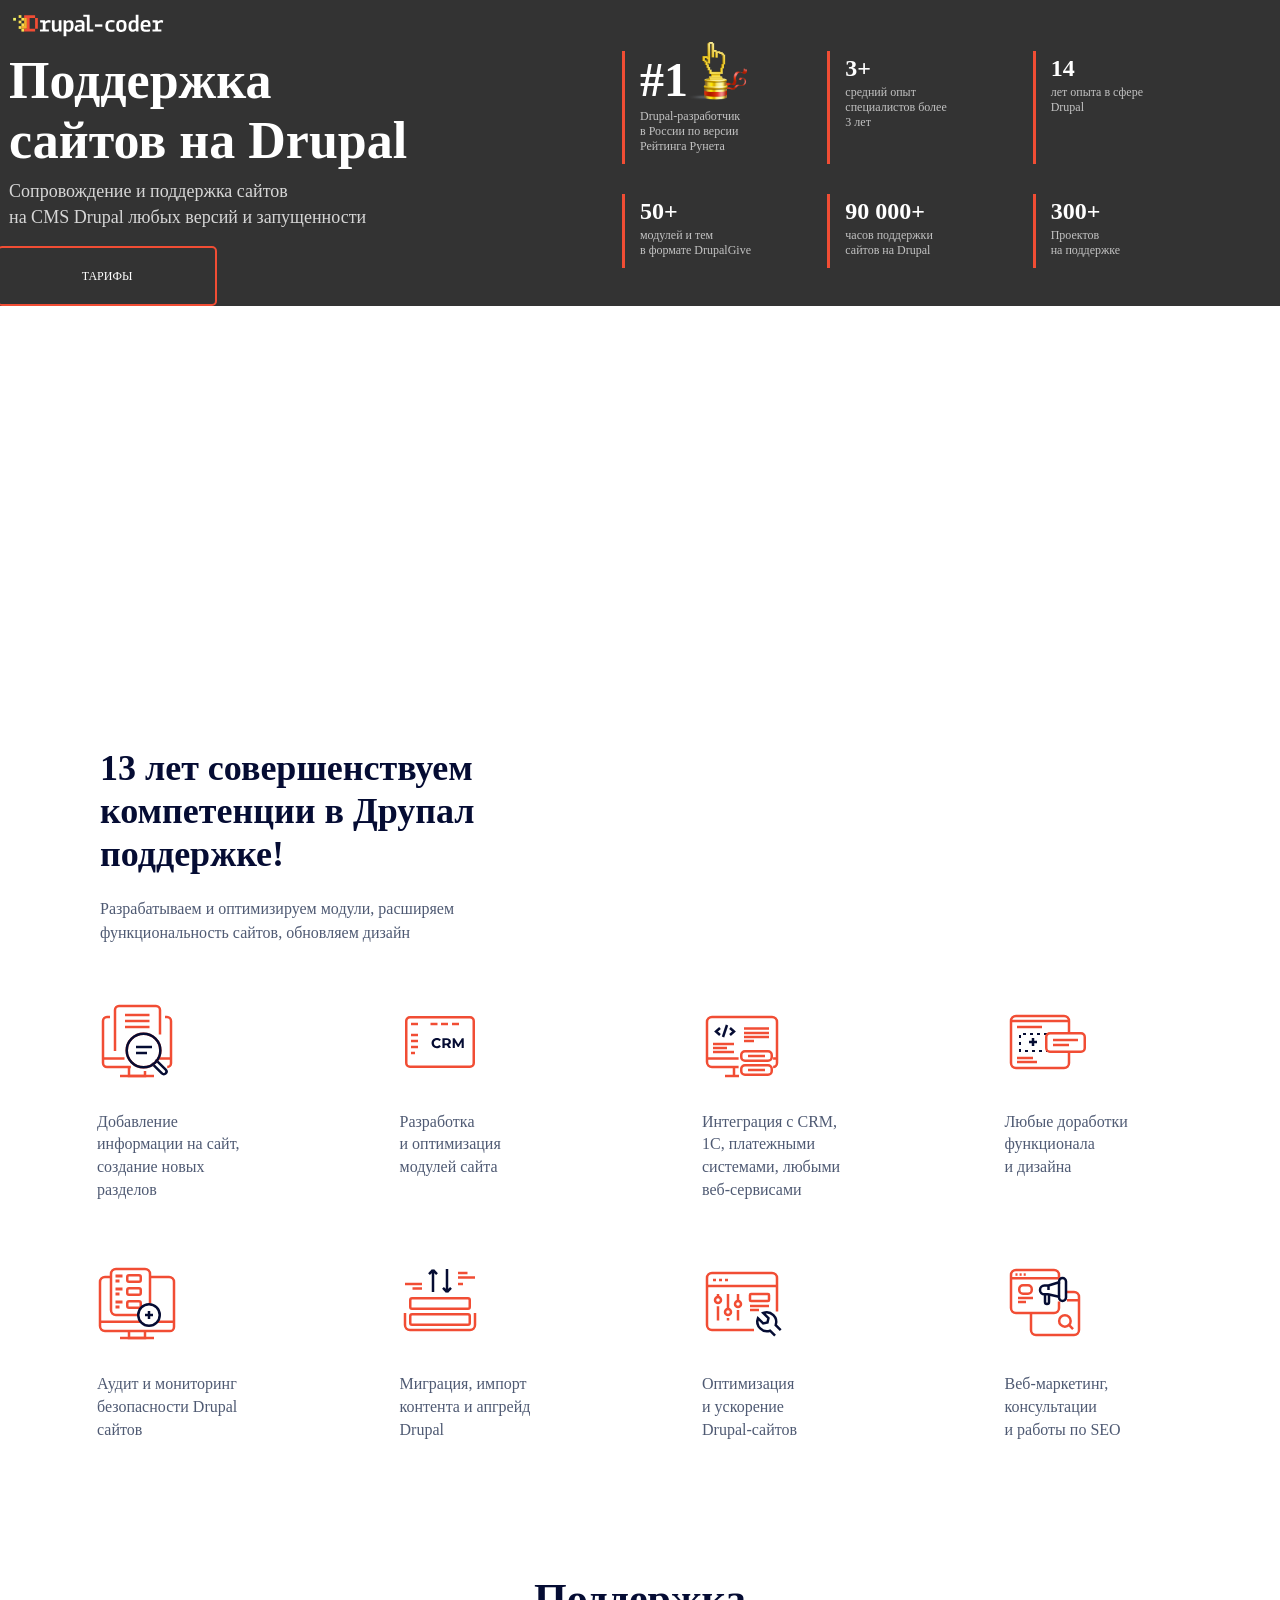
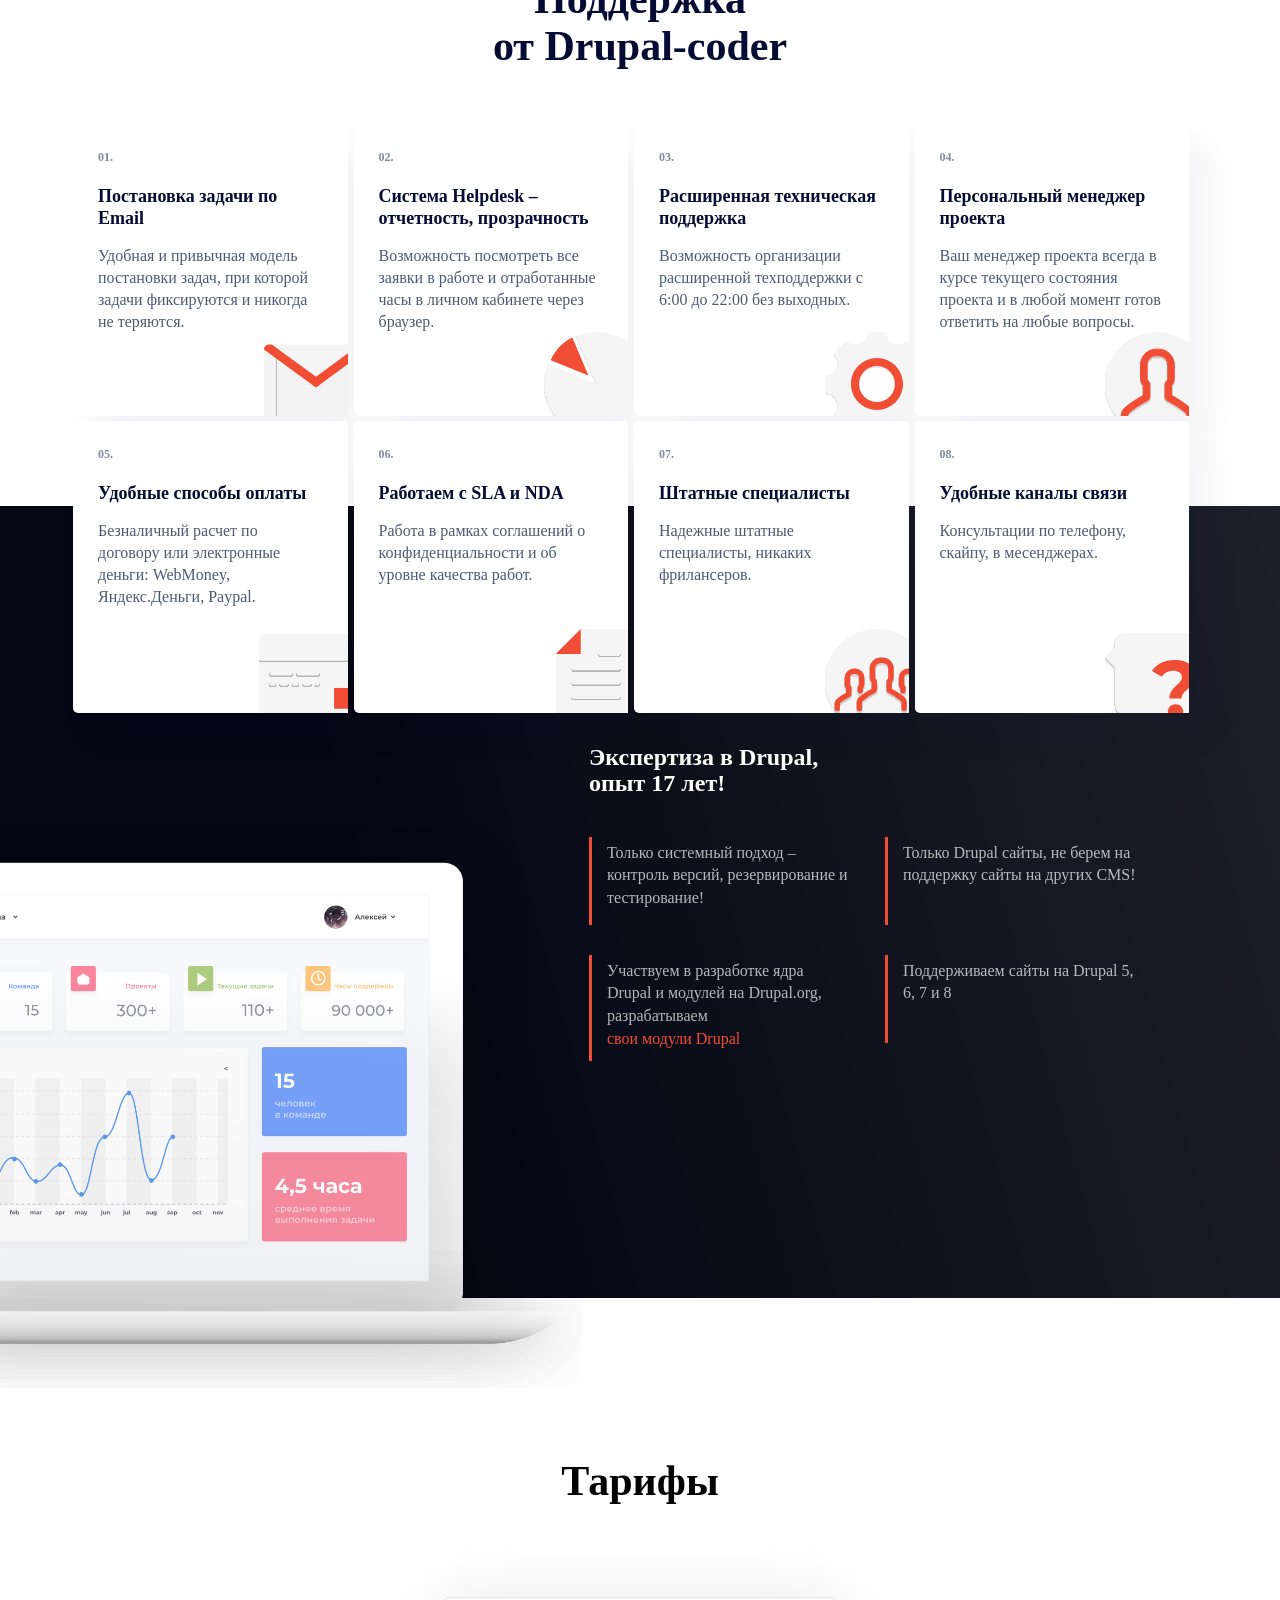
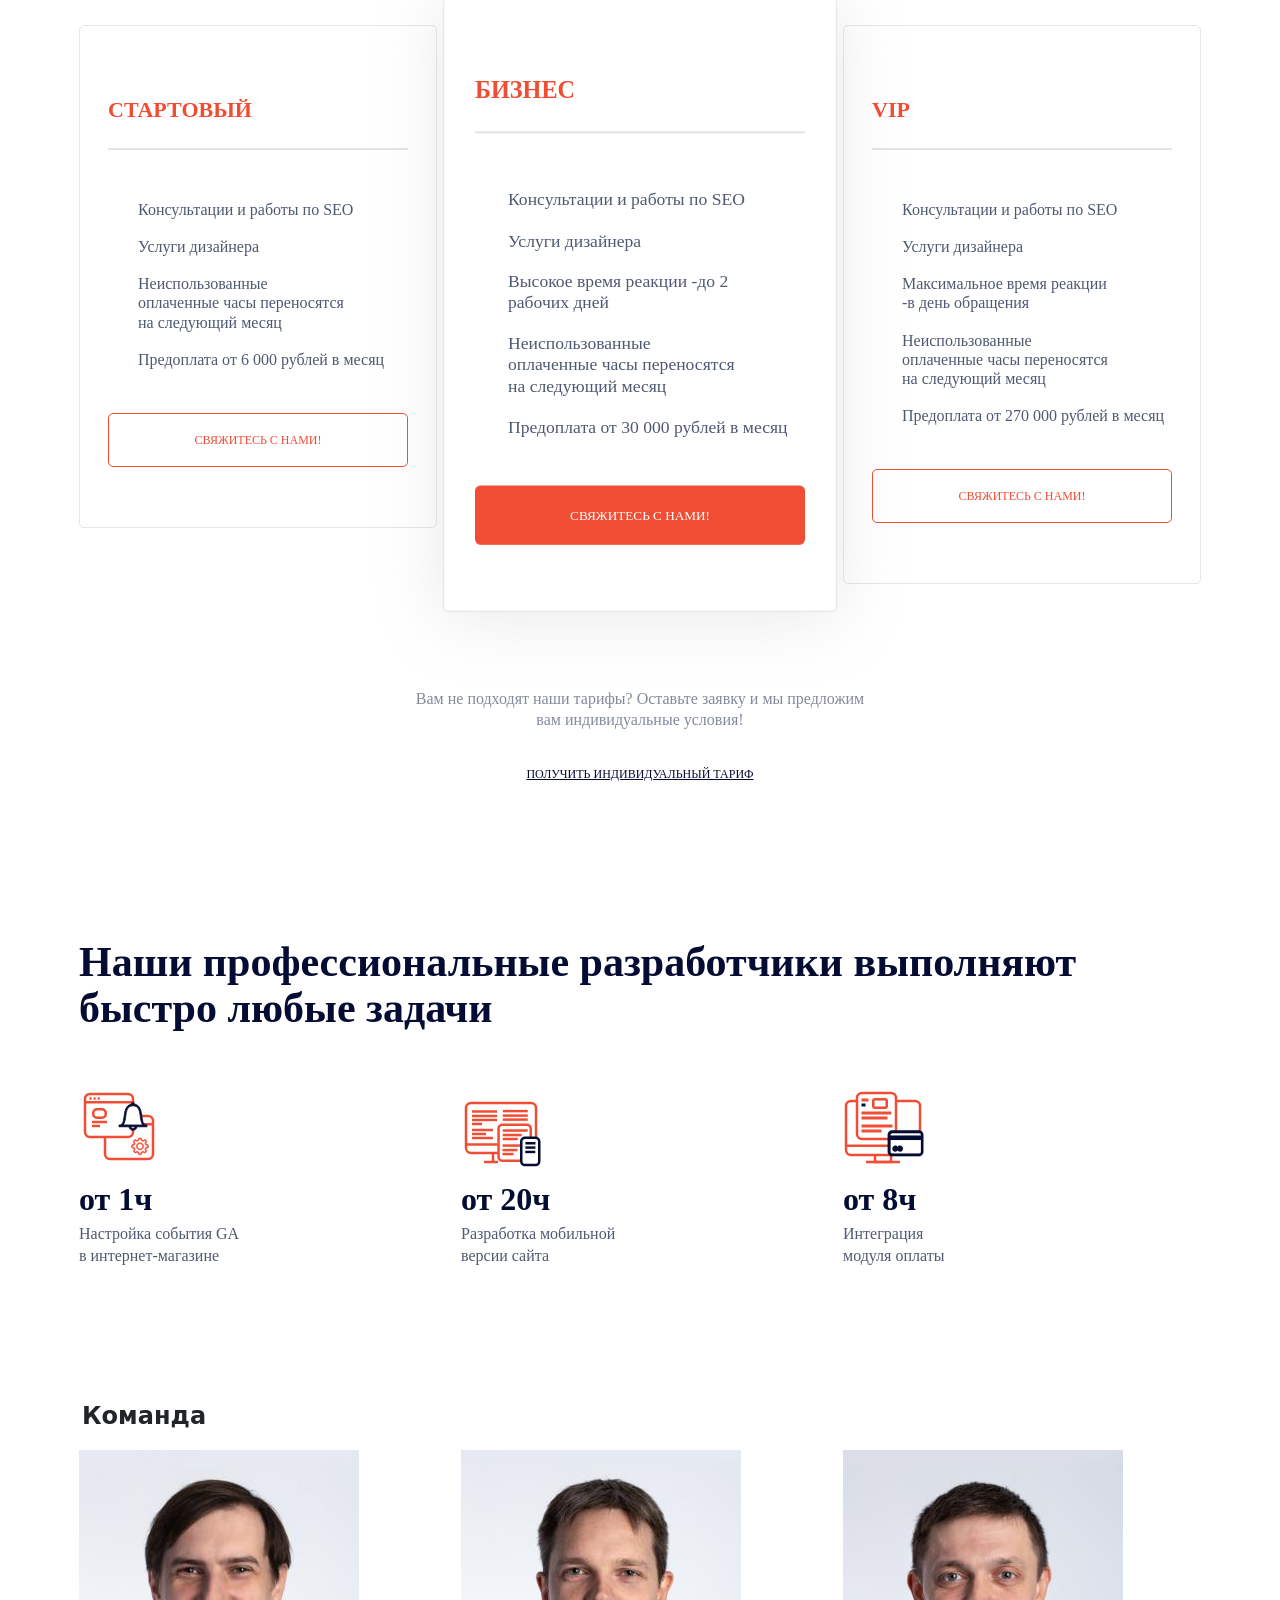
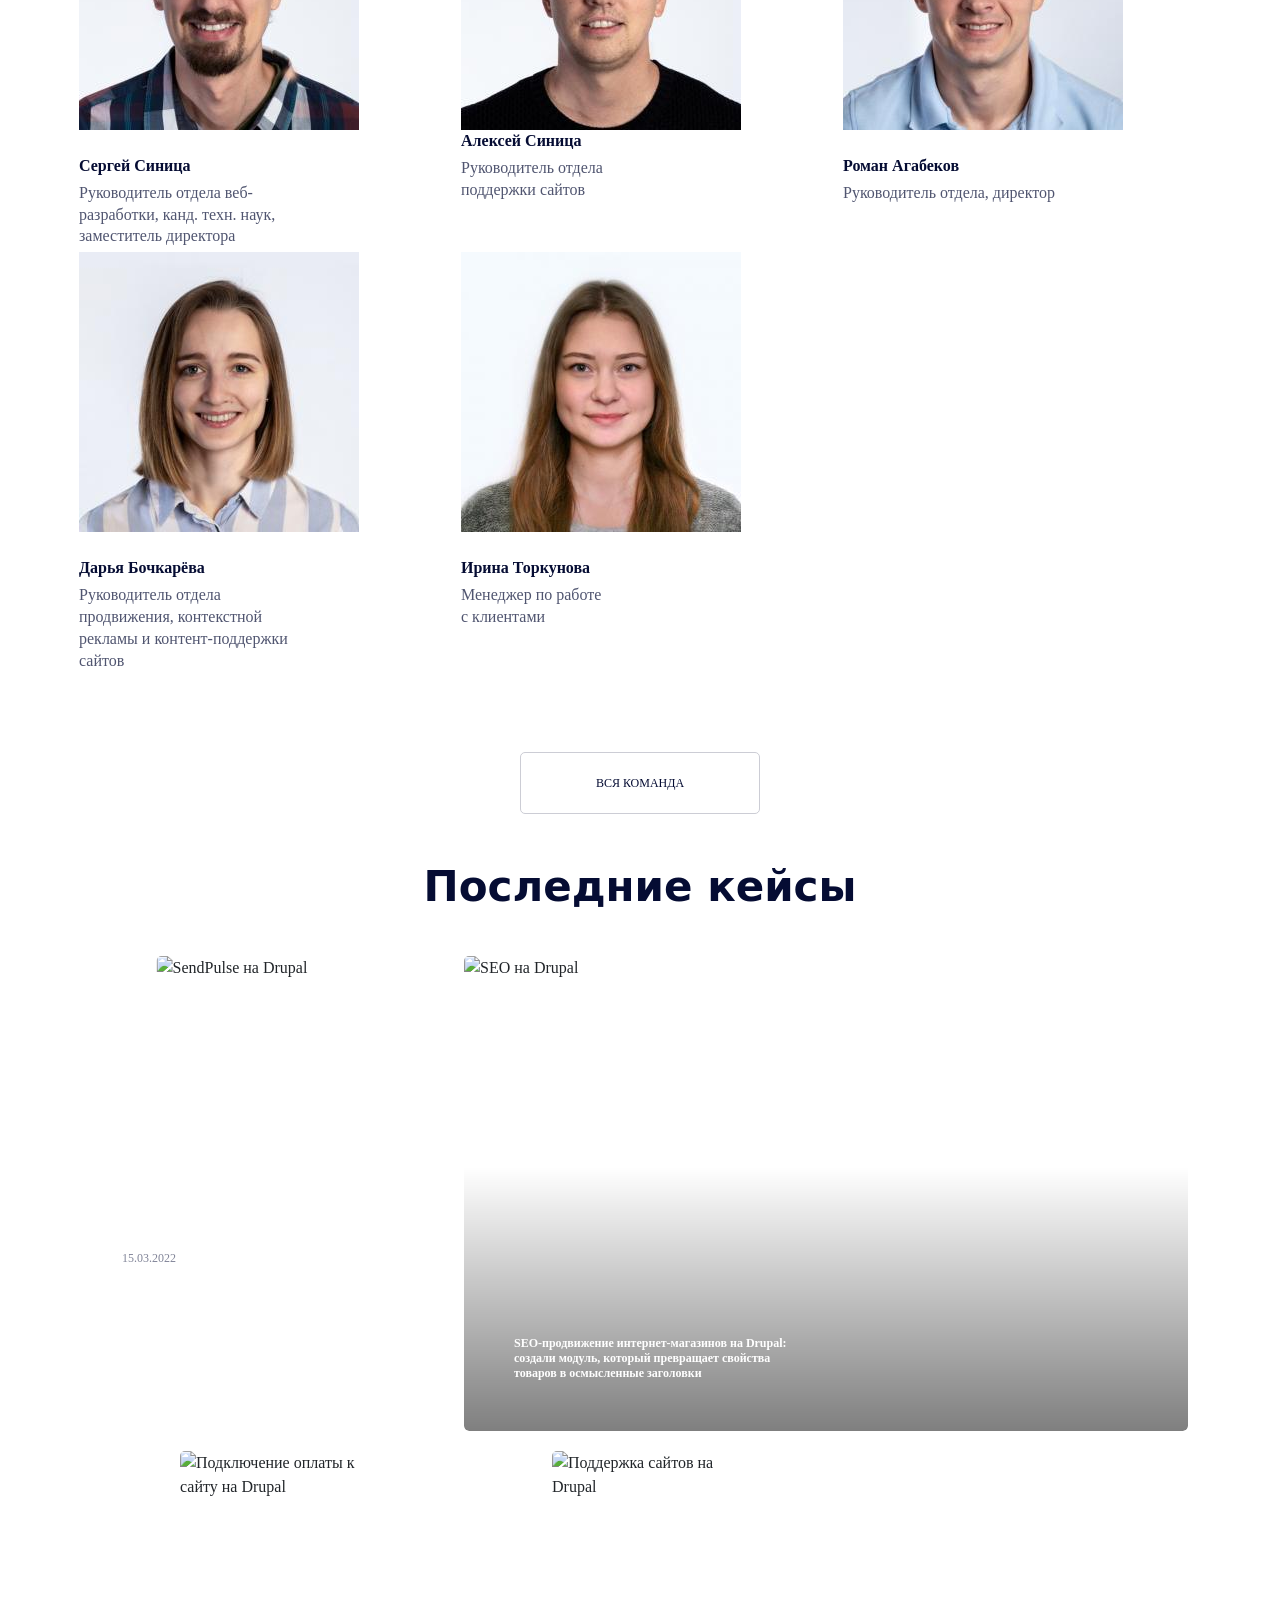
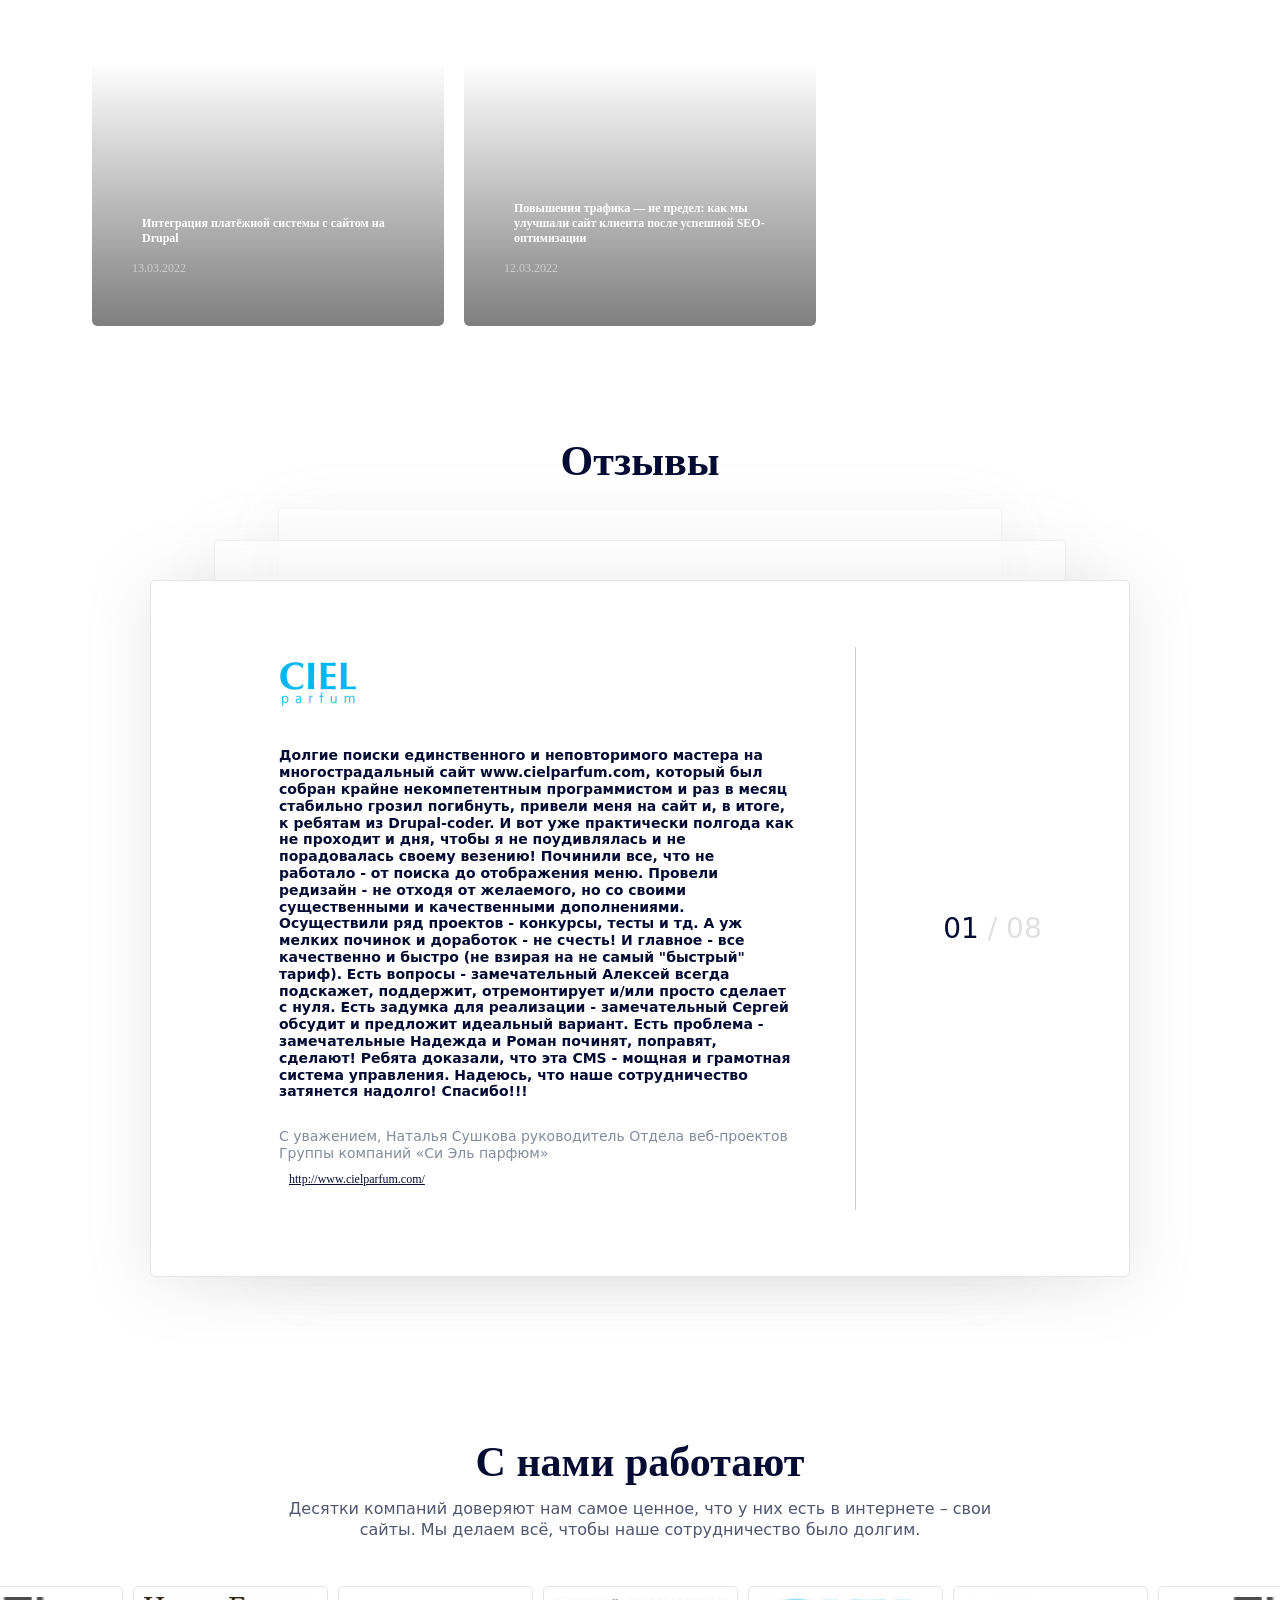
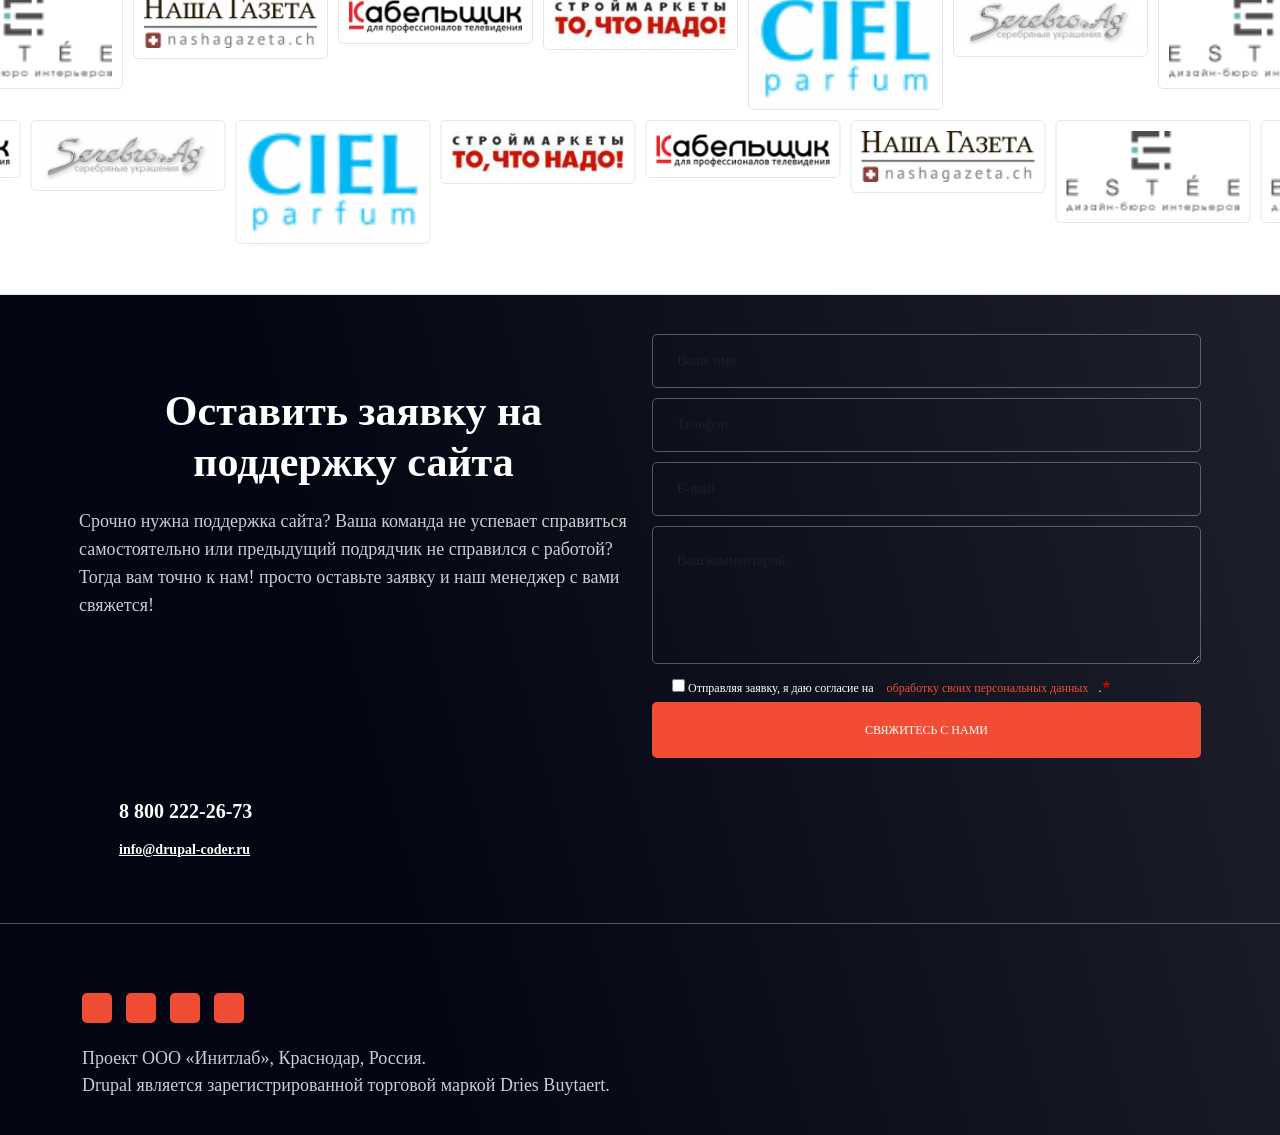
==== commit c3d8cbc6: "Add files via upload" ====
--- a/project/index.html
+++ b/project/index.html
@@ -4,12 +4,16 @@
   <!-- CSS only -->
     <link href="https://cdn.jsdelivr.net/npm/bootstrap@5.2.3/dist/css/bootstrap.min.css" rel="stylesheet" integrity="sha384-rbsA2VBKQhggwzxH7pPCaAqO46MgnOM80zW1RWuH61DGLwZJEdK2Kadq2F9CUG65" crossorigin="anonymous">
     <meta content="text/html;charset=utf-8" http-equiv="Content-Type">
+    <script src="https://code.jquery.com/jquery-3.3.1.slim.min.js"></script>
     <meta name="viewport" content="width=device-width initial-scale=1,shrink-to-fit=no">
     <title> project Korableva and Rib</title>
     <link rel="stylesheet" href="style.css">
+    <script defer src="slick/slick.min.js"></script>
     <script defer src="main.js"></script>
     <script defer src="react_form.js"></script>
-    <script src="./my.js"></script>
+    <script src="my.js"></script>
+    
+    <link rel="stylesheet" type="text/css" href="slick/slick-theme.css"/>
 </head>
 <body>
   <div class="container-fluid container1">
@@ -1104,6 +1108,30 @@
   </section>
 
 </div>
+
+
+
+</div>
+<nav role="navigation" class="slick__arrow">
+<div class="slick__arrow-wrapper">
+<button type="button" data-role="none" class="slick-prev" aria-label="Previous" tabindex="0">Previous</button>
+          <span class="slick-slide-num"></span>
+<button type="button" data-role="none" class="slick-next" aria-label="Next" tabindex="0">Next</button>
+</div>
+</nav>
+</div>
+
+
+</div>
+
+</div>
+</div>
+
+</div>
+</div>
+</div>
+
+</section>
       
     <footer class="footer" role="contentinfo">
       <div class=" container">  
--- a/project/style.css
+++ b/project/style.css
@@ -1790,3 +1790,4 @@
     font-style: normal;
     font-weight:normal;
 }
+
